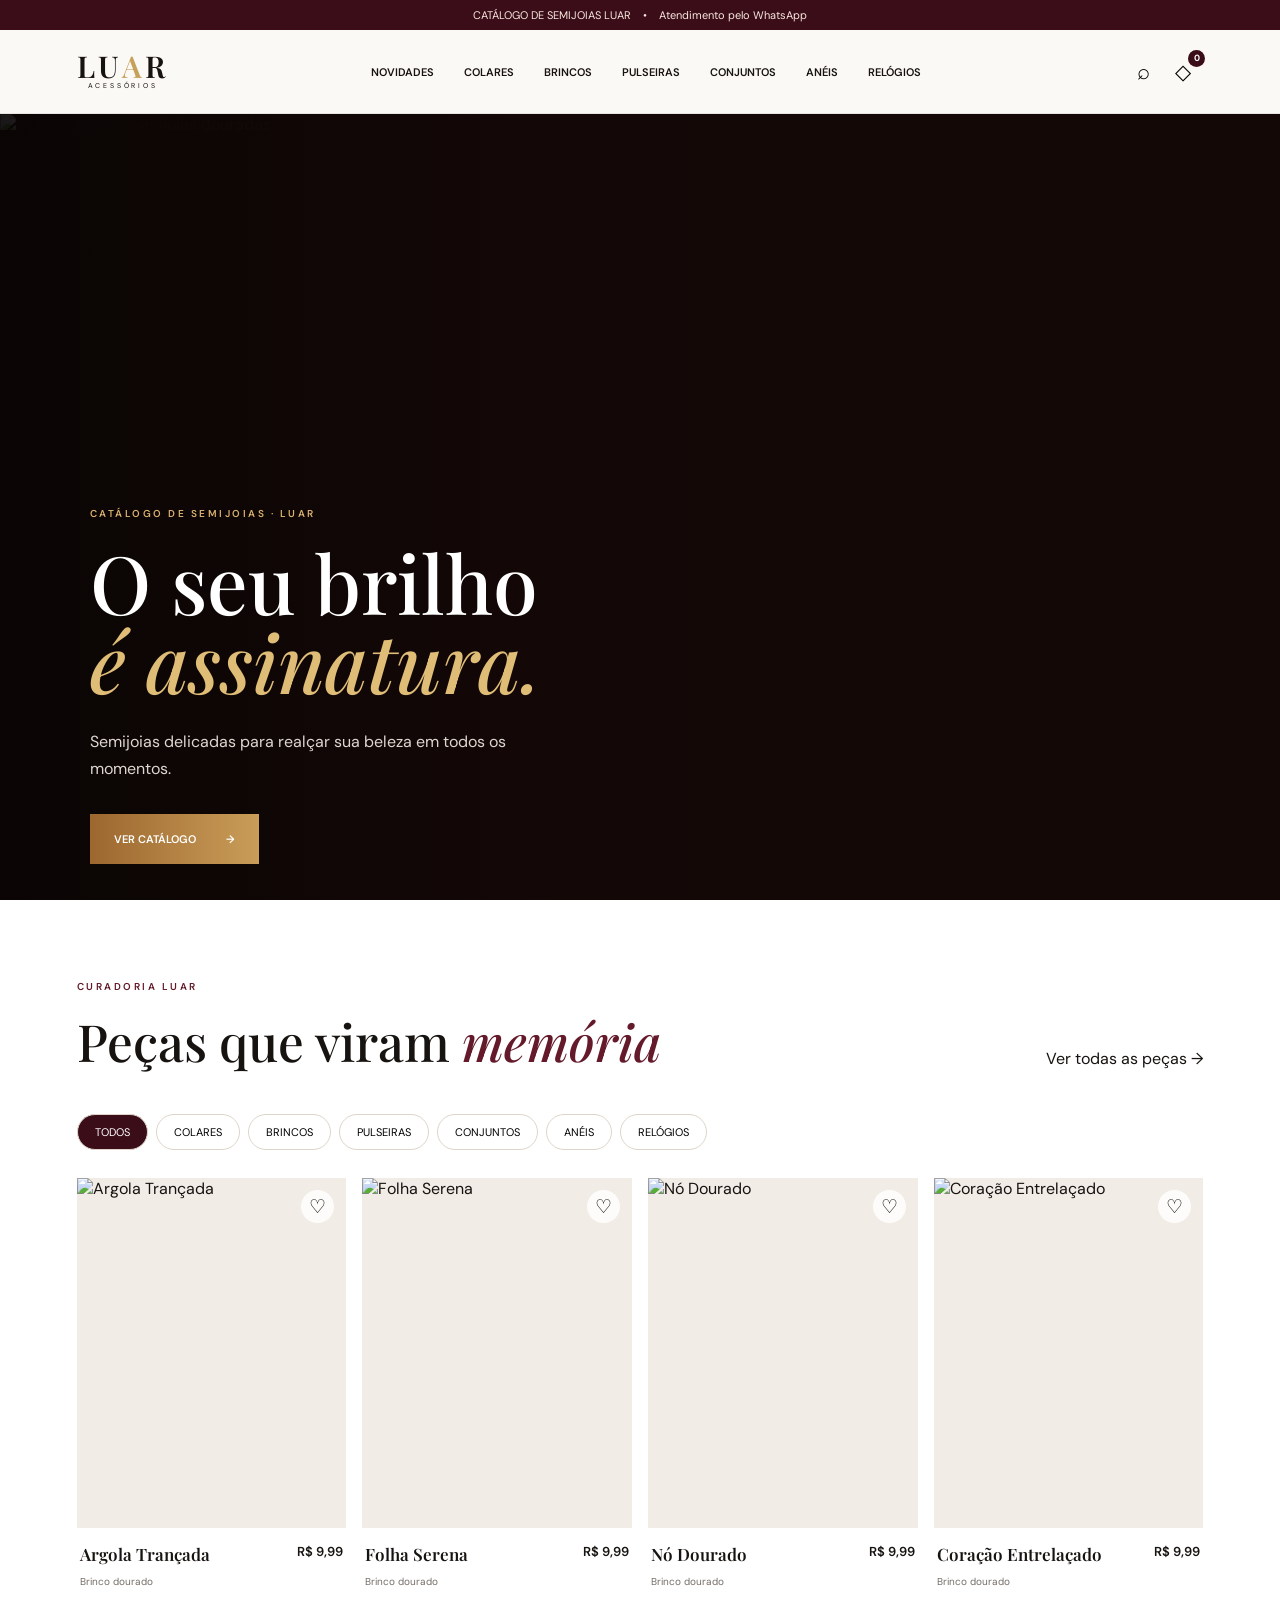
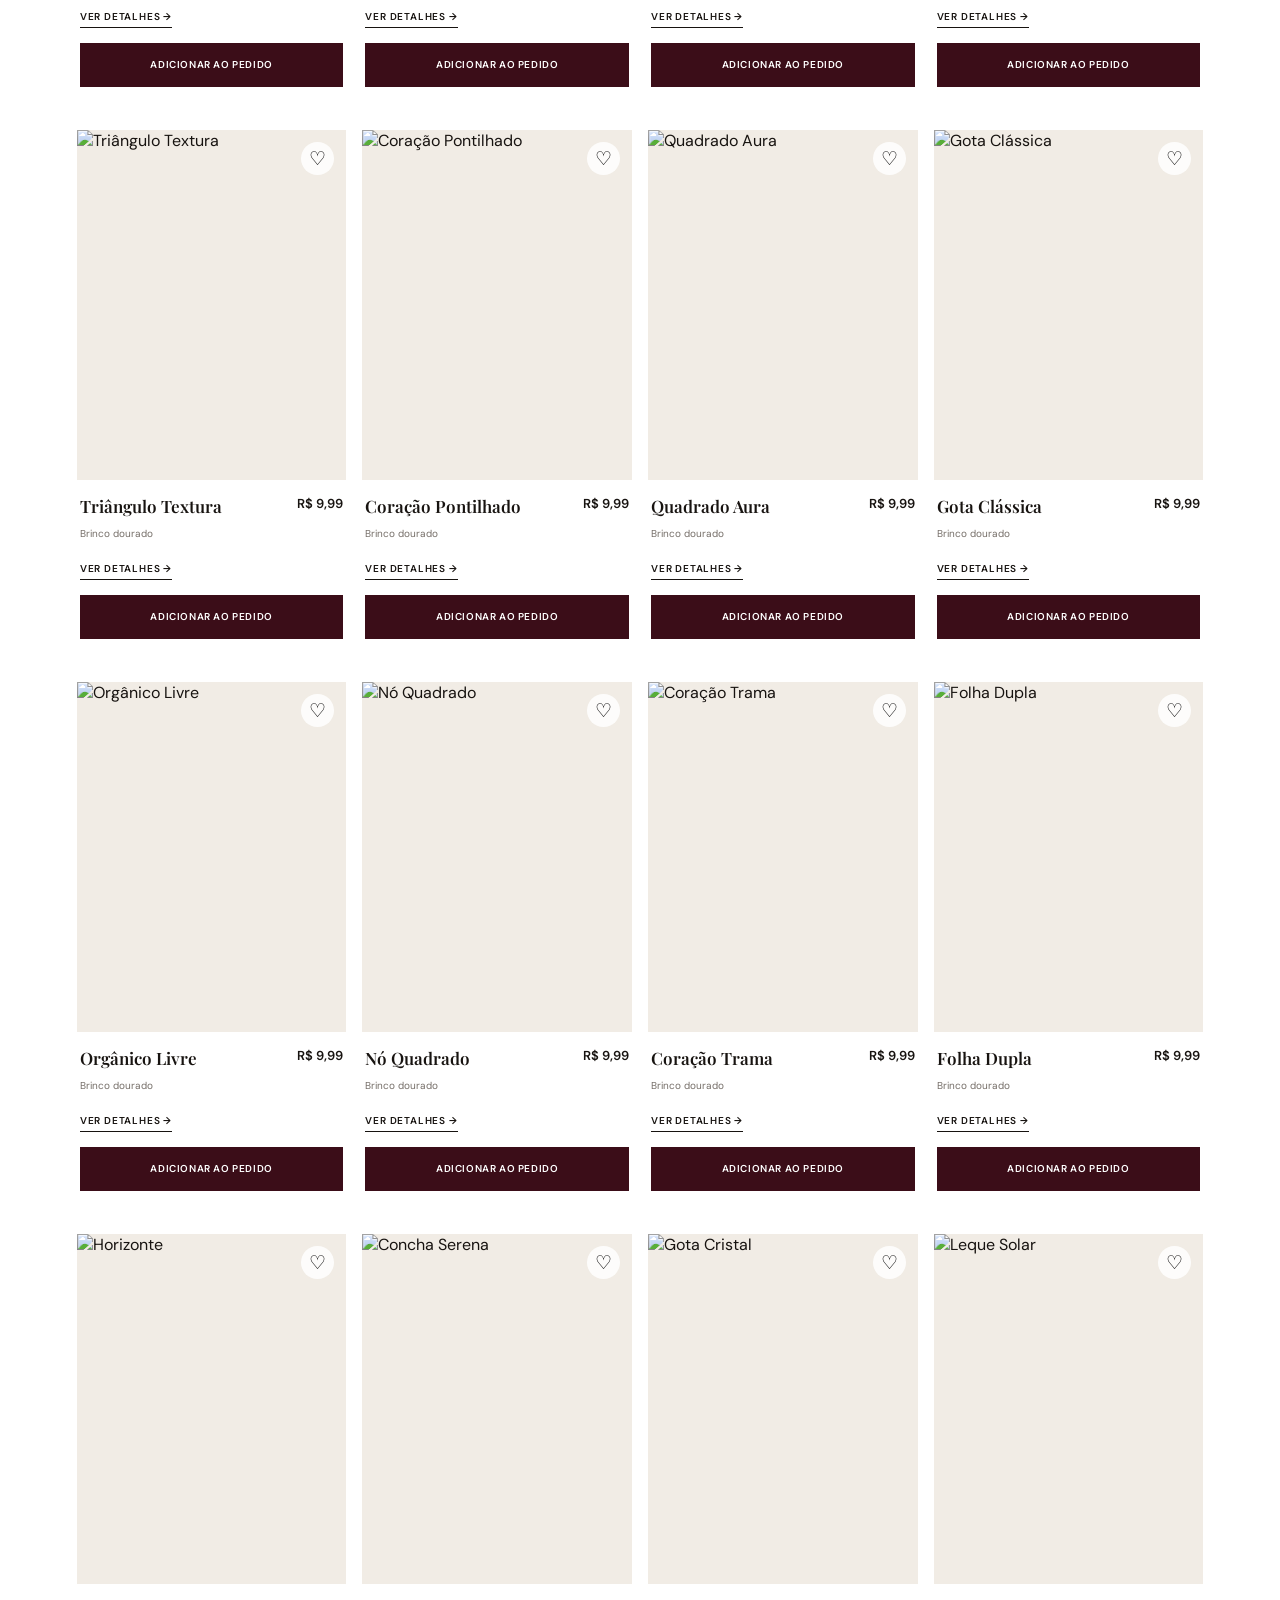
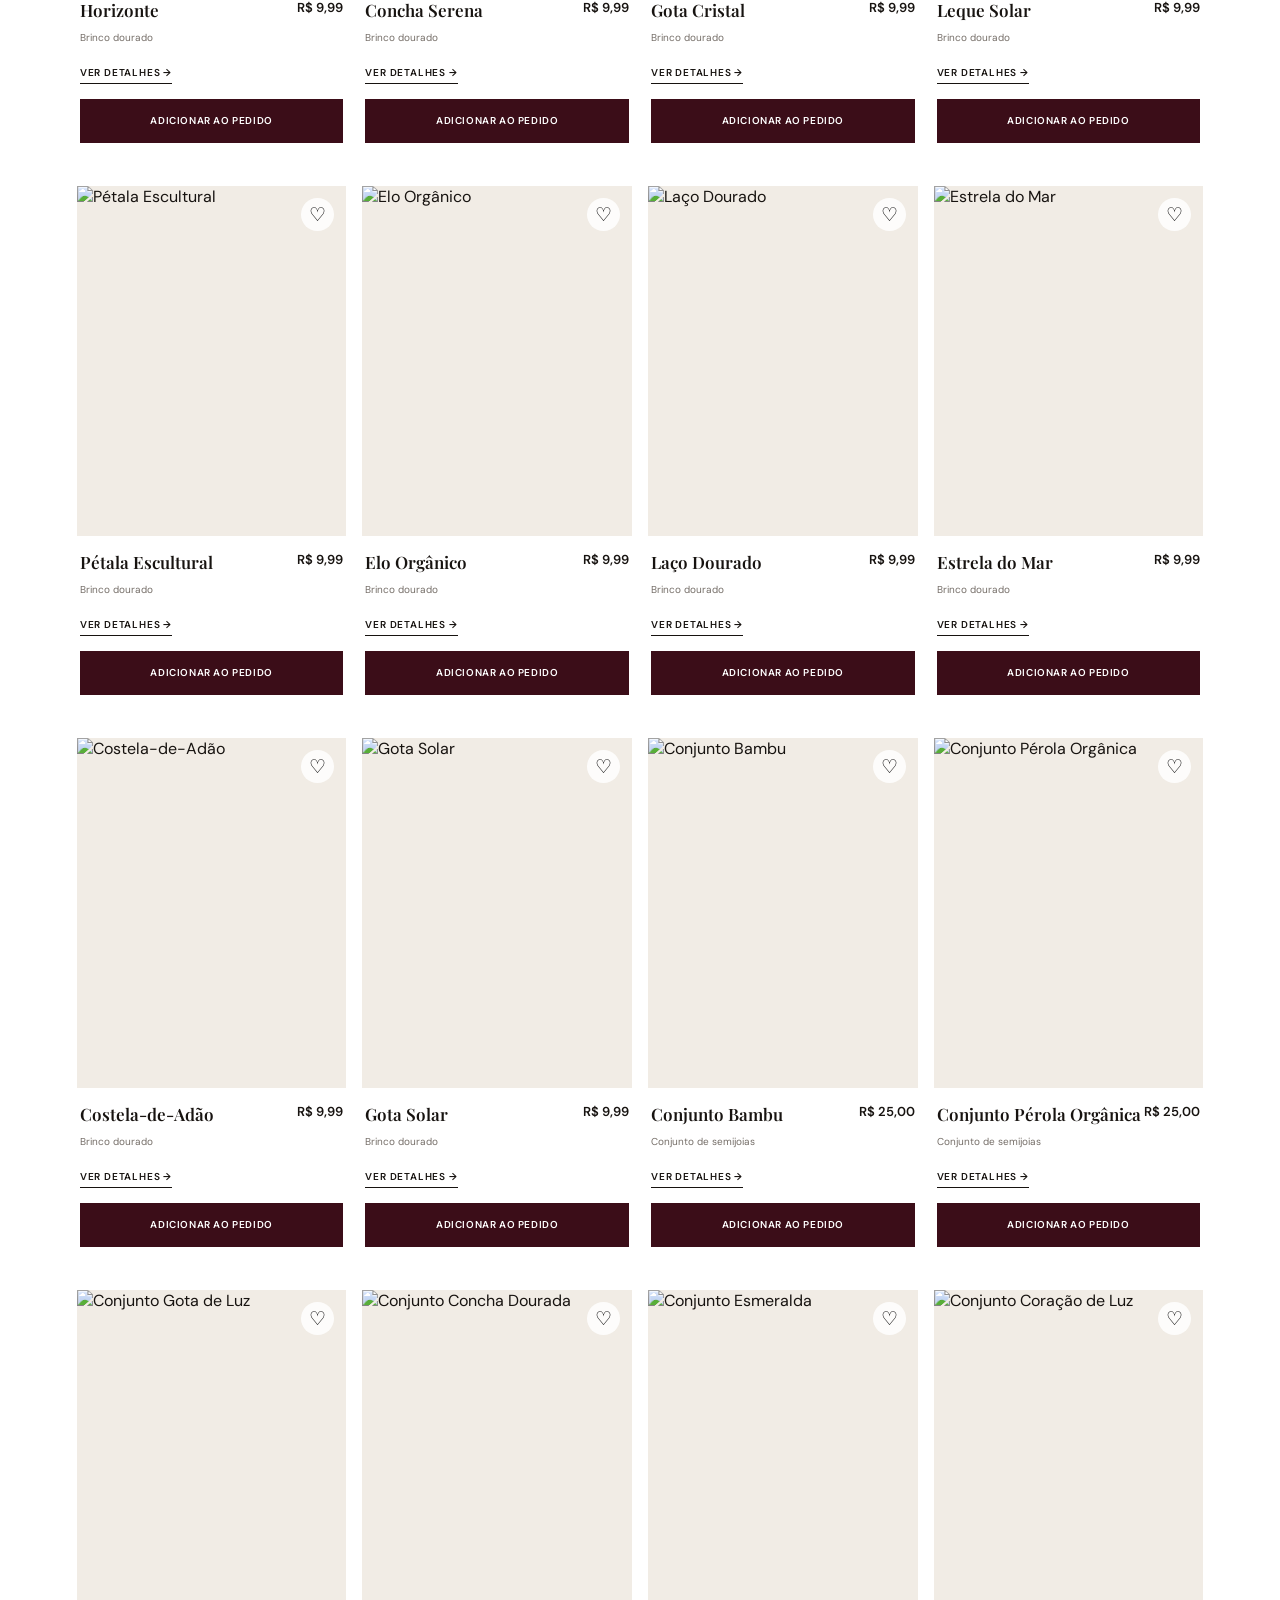
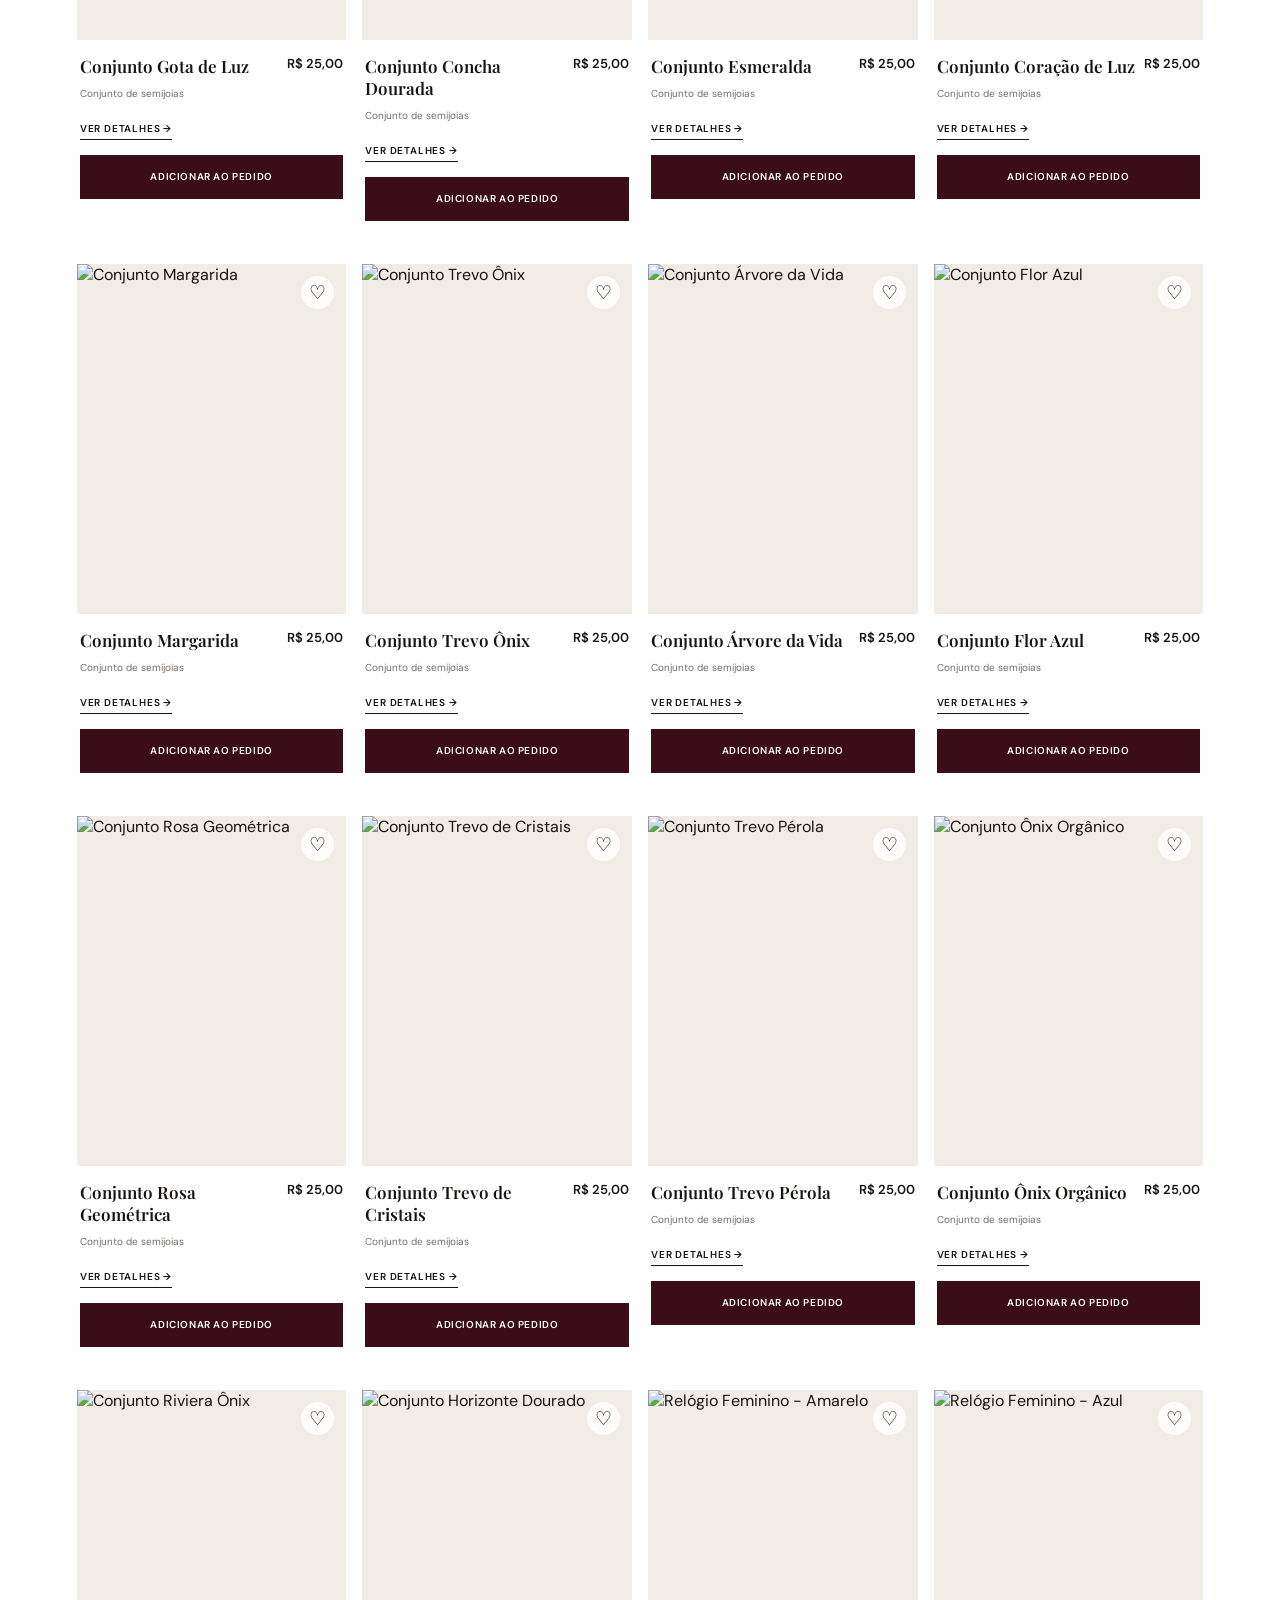
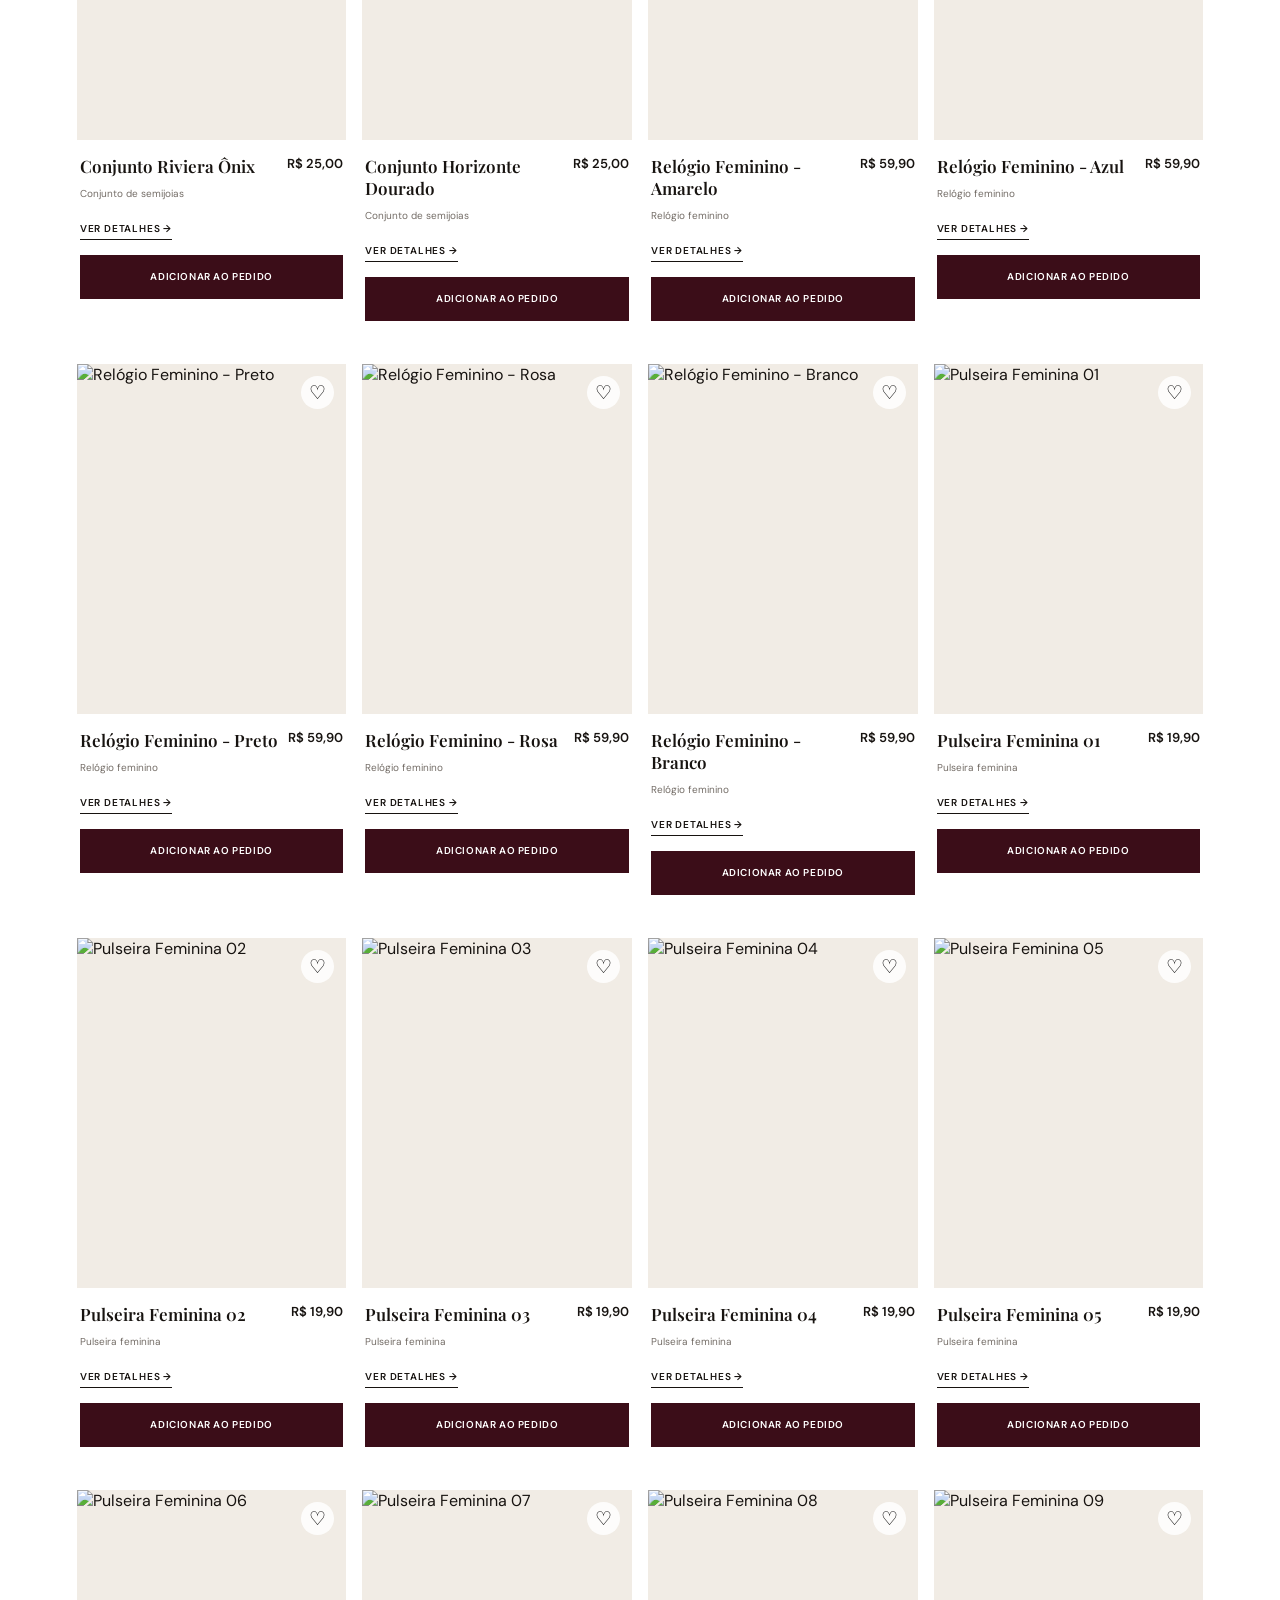
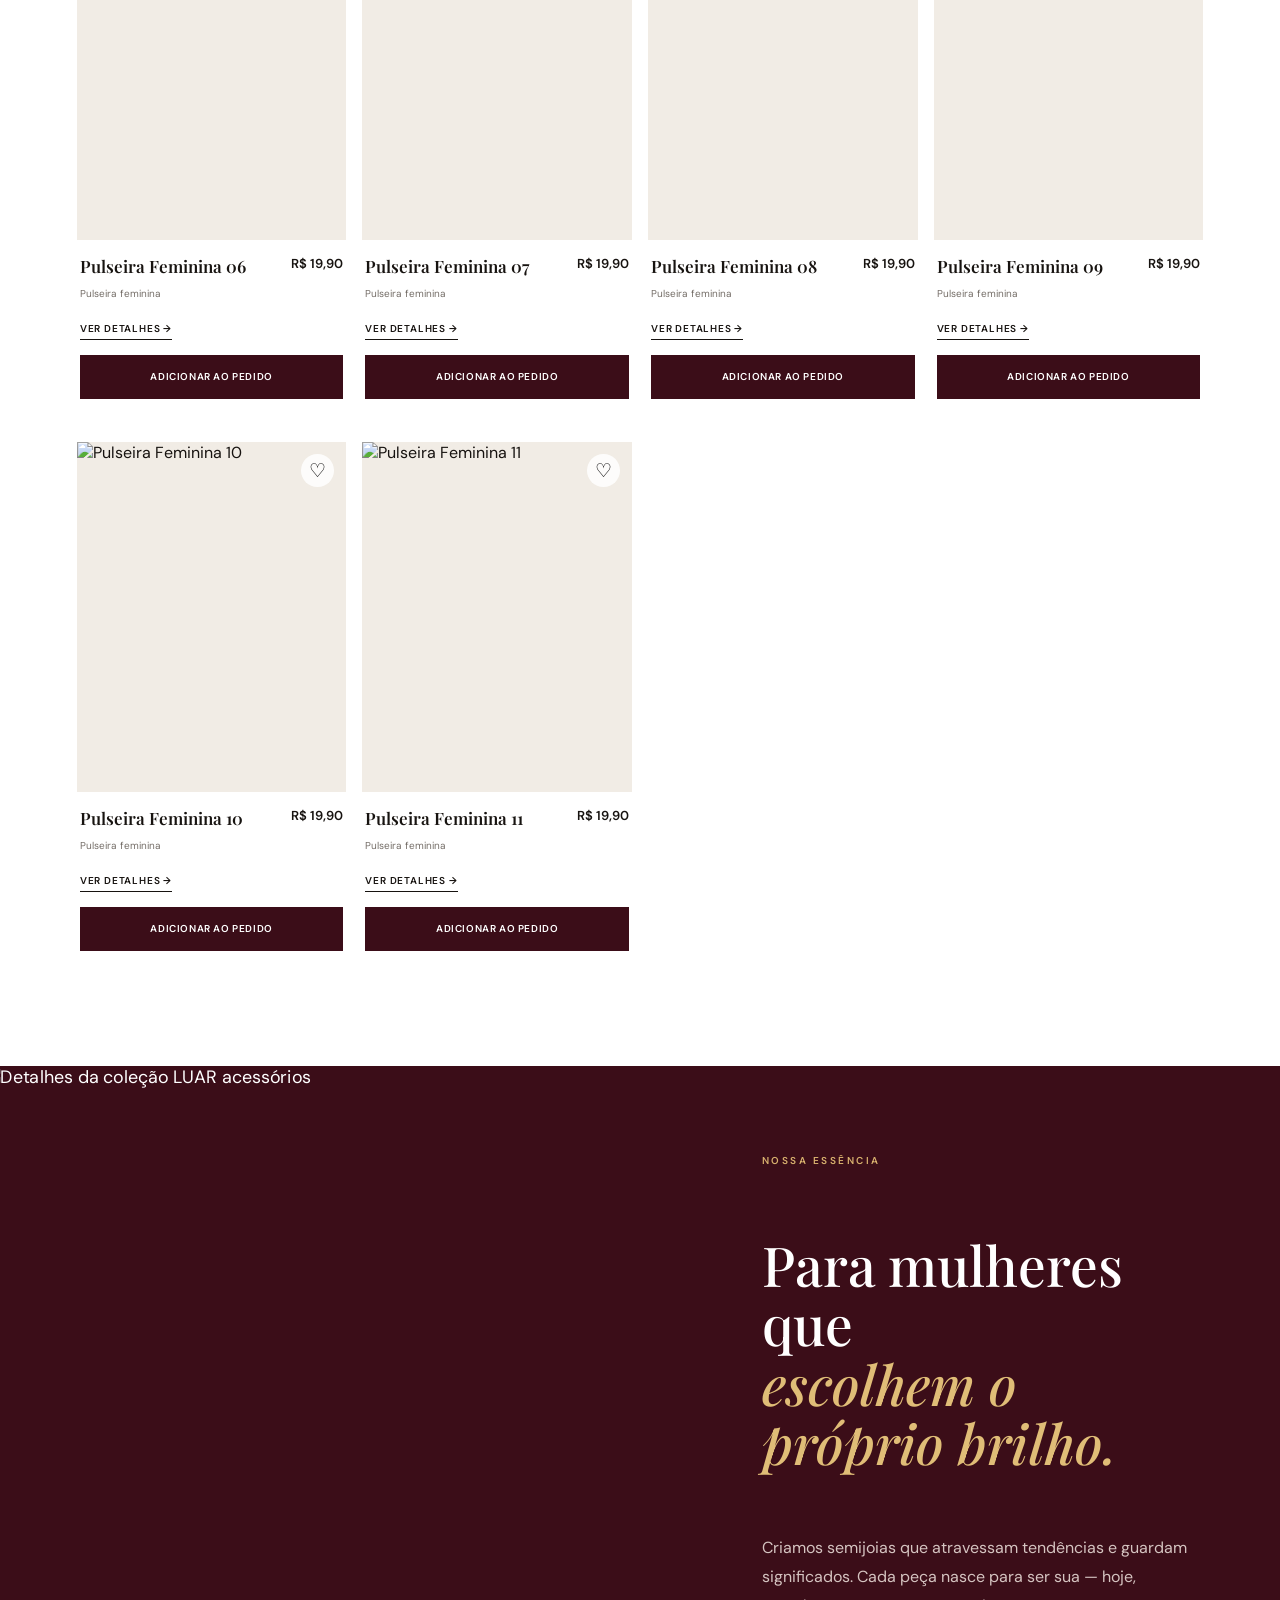
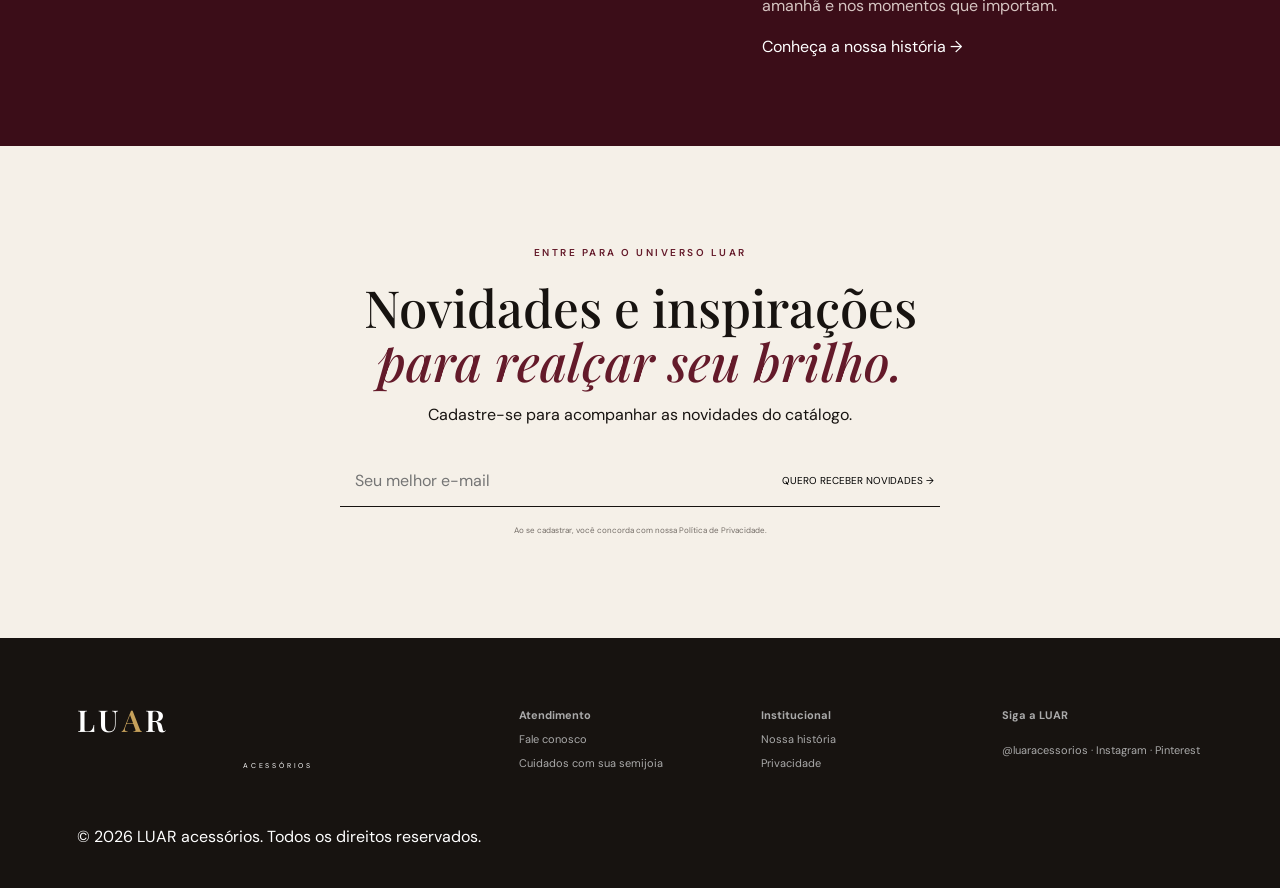
==== index.html @ 7935d3d9 "primeiro envio do site" ====
<!doctype html><html lang="pt-BR"><head><meta charset="UTF-8"><meta name="viewport" content="width=device-width,initial-scale=1"><meta name="description" content="Catálogo de semijoias femininas LUAR Acessórios."><title>LUAR Acessórios — Catálogo de semijoias</title><link rel="preconnect" href="https://fonts.googleapis.com"><link rel="preconnect" href="https://fonts.gstatic.com" crossorigin><link href="https://fonts.googleapis.com/css2?family=DM+Sans:wght@400;500;600&family=Playfair+Display:ital,wght@0,500;0,600;1,500&display=swap" rel="stylesheet"><link rel="stylesheet" href="styles.css"><link rel="stylesheet" href="products.css"><link rel="stylesheet" href="responsive.css"><link rel="stylesheet" href="pedido.css?v=2"></head><body>
<div class="announcement">CATÁLOGO DE SEMIJOIAS LUAR <span>•</span> Atendimento pelo WhatsApp</div>
<header class="header"><a class="logo" href="#inicio" aria-label="LUAR acessórios">LU<span>A</span>R<small>ACESSÓRIOS</small></a><nav id="mainNav"><a href="#produtos">Novidades</a><a href="#produtos" data-filter-link="colares">Colares</a><a href="#produtos" data-filter-link="brincos">Brincos</a><a href="#produtos" data-filter-link="pulseiras">Pulseiras</a><a href="#produtos" data-filter-link="conjuntos">Conjuntos</a><a href="#produtos" data-filter-link="aneis">Anéis</a><a href="#produtos" data-filter-link="relogios">Relógios</a></nav><div class="actions"><button class="icon search-toggle" aria-label="Buscar">⌕</button><button class="order-toggle" type="button" aria-label="Abrir pedido">◇<b class="cart-count">0</b></button><button class="menu" aria-label="Menu" aria-controls="mainNav" aria-expanded="false">☰</button></div></header>
<div class="search-panel" aria-hidden="true"><label for="searchInput">O que você procura?</label><div><input id="searchInput" type="search" placeholder="Ex.: colar dourado"><button class="search-close">×</button></div></div>
<main id="inicio"><section class="hero"><img src="assets/hero-luar.png" alt="Mulher usando semijoias douradas"><div class="shade"></div><div class="hero-copy reveal"><p class="eyebrow">CATÁLOGO DE SEMIJOIAS · LUAR</p><h1>O seu brilho<br><em>é assinatura.</em></h1><p>Semijoias delicadas para realçar sua beleza em todos os momentos.</p><a class="cta" href="#produtos">Ver catálogo <span>→</span></a></div></section>


<section class="section products" id="produtos"><div class="heading reveal"><div><p class="eyebrow dark">CURADORIA LUAR</p><h2>Peças que viram <em>memória</em></h2></div><a href="#produtos" id="seeAll">Ver todas as peças →</a></div><div class="filters"><button class="filter active" data-filter="todos">Todos</button><button class="filter" data-filter="colares">Colares</button><button class="filter" data-filter="brincos">Brincos</button><button class="filter" data-filter="pulseiras">Pulseiras</button><button class="filter" data-filter="conjuntos">Conjuntos</button><button class="filter" data-filter="aneis">Anéis</button><button class="filter" data-filter="relogios">Relógios</button></div><div class="product-grid" id="productGrid"></div><p class="empty" hidden>Nenhuma semijoia encontrada.</p></section>
<section class="editorial"><div class="editorial-img"><img src="assets/hero-luar.png" alt="Detalhes da coleção LUAR acessórios"></div><div class="editorial-copy reveal"><p class="eyebrow">NOSSA ESSÊNCIA</p><h2>Para mulheres que<br><em>escolhem o próprio brilho.</em></h2><p>Criamos semijoias que atravessam tendências e guardam significados. Cada peça nasce para ser sua — hoje, amanhã e nos momentos que importam.</p><a href="#sobre">Conheça a nossa história →</a></div></section>
<section class="newsletter" id="sobre"><p class="eyebrow dark">ENTRE PARA O UNIVERSO LUAR</p><h2>Novidades e inspirações<br><em>para realçar seu brilho.</em></h2><p>Cadastre-se para acompanhar as novidades do catálogo.</p><form id="newsletterForm"><input type="email" required placeholder="Seu melhor e-mail"><button>Quero receber novidades →</button></form><small>Ao se cadastrar, você concorda com nossa Política de Privacidade.</small></section></main>
<footer><a class="logo" href="#inicio" aria-label="LUAR acessórios">LU<span>A</span>R<small>ACESSÓRIOS</small></a><div><b>Atendimento</b><a href="#">Fale conosco</a><a href="#">Cuidados com sua semijoia</a></div><div><b>Institucional</b><a href="#">Nossa história</a><a href="#">Privacidade</a></div><div><b>Siga a LUAR</b><p>@luaracessorios · Instagram · Pinterest</p></div><p class="copyright">© 2026 LUAR acessórios. Todos os direitos reservados.</p></footer>
<div class="order-backdrop"></div><aside class="cart" id="orderCart" aria-hidden="true"><div class="cart-head"><div><p class="eyebrow dark">SEU PEDIDO</p><h2>Resumo <span class="order-title-count">(0)</span></h2></div><button class="cart-close order-close" type="button" aria-label="Fechar pedido">×</button></div><div class="cart-items order-items"></div><div class="cart-foot order-foot" hidden><div class="order-summary"><span>Total do pedido</span><b class="order-total">R$ 0,00</b></div><p>O pedido será enviado para o atendimento da LUAR.</p><a class="order-whatsapp" href="https://wa.me/5511959744633" target="_blank" rel="noopener">Enviar pedido pelo WhatsApp</a></div></aside><div class="toast"></div><script src="catalogo.js?v=6"></script><script src="script.js?v=6"></script><script src="pedido.js?v=3"></script></body></html>
---- styles.css ----
:root{--ink:#171310;--wine:#3b0d18;--gold:#c6a15b;--paper:#fbf9f5;--cream:#f5f0e8;--muted:#746d67;--line:#ddd5c9}*{box-sizing:border-box}html{scroll-behavior:smooth}body{margin:0;background:var(--paper);color:var(--ink);font-family:"DM Sans",sans-serif}a{color:inherit;text-decoration:none}button,input{font:inherit}.announcement{height:30px;background:var(--wine);color:#f8e8df;display:flex;justify-content:center;align-items:center;gap:12px;font-size:11px}.header{height:84px;padding:0 6vw;display:flex;align-items:center;justify-content:space-between;position:sticky;top:0;z-index:50;background:#fbf9f5f4;border-bottom:1px solid #17131015}.logo{font:600 30px/.8 "Playfair Display";letter-spacing:.12em;position:relative;padding-bottom:12px}.logo span{color:var(--gold)}.logo small{font:7px "DM Sans";letter-spacing:.4em;position:absolute;bottom:0;left:50%;transform:translateX(-50%)}nav{display:flex;gap:30px;font-size:11px;font-weight:600;text-transform:uppercase}.actions{display:flex}.icon,.menu{border:0;background:none;width:40px;height:40px;font-size:22px;position:relative}.cart-count{position:absolute;right:0;top:0;width:17px;height:17px;border-radius:50%;display:grid;place-items:center;background:var(--wine);color:white;font-size:9px}.menu{display:none}.search-panel{position:fixed;z-index:45;top:114px;width:100%;padding:25px 7vw;background:var(--paper);opacity:0;visibility:hidden;transform:translateY(-20px);transition:.3s}.search-panel.open{opacity:1;visibility:visible;transform:none}.search-panel div{display:flex;border-bottom:1px solid}.search-panel input{width:100%;border:0;background:none;padding:14px 0;font-size:24px}.search-panel button{border:0;background:none;font-size:30px}.hero{height:calc(100vh - 114px);min-height:620px;position:relative;background:#140807}.hero>img{width:100%;height:100%;object-fit:cover}.shade{position:absolute;inset:0;background:linear-gradient(90deg,#090504ea,#14070770 45%,transparent 75%)}.hero-copy{position:absolute;z-index:2;top:50%;left:7%;transform:translateY(-50%);color:white;max-width:600px}.eyebrow{font-size:10px;font-weight:600;letter-spacing:.25em;color:#d8b16e;margin:0 0 22px}.eyebrow.dark{color:#641a2a}.hero h1{font:500 clamp(52px,6.3vw,92px)/.98 "Playfair Display";margin:0 0 28px}.hero h1 em,h2 em{font-weight:500;color:#e0bd77}.hero-copy>p:not(.eyebrow){font-size:16px;line-height:1.7;color:#ded7d0;max-width:500px}.cta{display:inline-flex;gap:30px;padding:18px 24px;margin-top:16px;background:linear-gradient(90deg,#9d672f,#c99d58);font-size:11px;text-transform:uppercase;font-weight:600}.benefits{display:grid;grid-template-columns:repeat(4,1fr);padding:22px 6vw;background:var(--cream)}.benefits>div{display:flex;align-items:center;justify-content:center;gap:14px}.benefits i{color:var(--gold);font:23px serif}.benefits p{margin:0}.benefits b{display:block;font:600 14px "Playfair Display"}.benefits small{font-size:10px;color:var(--muted)}.section{padding:100px 6vw}.heading{display:flex;justify-content:space-between;align-items:end;margin-bottom:45px}.heading h2,.newsletter h2{font:500 clamp(38px,4vw,58px)/1.05 "Playfair Display";margin:0}.heading h2 em,.newsletter h2 em{color:#641a2a}.heading>p{max-width:300px;color:var(--muted)}.category-grid,.product-grid{display:grid;grid-template-columns:repeat(4,1fr);gap:16px}.category{height:390px;position:relative;background-image:linear-gradient(0deg,#1c0d08d0,transparent 60%);background-size:200% 200%;color:white;padding:22px;display:flex;flex-direction:column;justify-content:space-between;transition:.3s}.category:hover{transform:translateY(-7px)}.necklace{background-position:0 0}.earrings{background-position:100% 0}.watch{background-position:0 100%}.ring{background-position:100% 100%}.category h3{font:500 32px "Playfair Display";margin:0}.category p{font-size:11px}.category>b{position:absolute;right:20px;bottom:28px;font-size:24px}.products{background:white;padding-top:80px}.filters{display:flex;gap:8px;margin-bottom:28px}.filter{padding:10px 17px;border:1px solid var(--line);background:none;border-radius:30px;font-size:11px;text-transform:uppercase}.filter.active{background:var(--wine);color:white}.product-grid{gap:28px 16px}.product-image{height:350px;position:relative;background:#f1ece5}.badge{position:absolute;top:12px;left:12px;background:var(--wine);color:white;padding:6px 9px;font-size:8px}.favorite{position:absolute;right:12px;top:12px;width:33px;height:33px;border:0;border-radius:50%;background:#fffd;font-size:19px}.add-cart{position:absolute;left:12px;right:12px;bottom:12px;border:0;background:#171310ef;color:white;padding:13px;transform:translateY(60px);transition:.3s}.product-card:hover .add-cart{transform:none}.product-info{padding:15px 3px}.product-info>div{display:flex;justify-content:space-between}.product-info h3{font:600 17px "Playfair Display";margin:0}.product-info p,.installments{font-size:10px;color:var(--muted)}.price{font-size:13px;font-weight:600}.editorial{min-height:680px;background:var(--wine);display:grid;grid-template-columns:1.05fr .95fr;color:white}.editorial-img{overflow:hidden}.editorial-img img{width:100%;height:100%;object-fit:cover;object-position:75%;transform:scale(1.12)}.editorial-copy{padding:80px 7vw;display:flex;flex-direction:column;justify-content:center}.editorial-copy h2{font:500 clamp(40px,4.3vw,64px)/1.08 "Playfair Display"}.editorial-copy>p:not(.eyebrow){color:#d5c4c1;line-height:1.8}.newsletter{text-align:center;padding:100px 20px;background:var(--cream)}.newsletter form{max-width:600px;margin:30px auto 10px;display:flex;border-bottom:1px solid}.newsletter input{flex:1;border:0;background:none;padding:15px}.newsletter button{border:0;background:none;font-size:10px;text-transform:uppercase}.newsletter small{font-size:8px;color:var(--muted)}footer{padding:70px 6vw 25px;background:var(--ink);color:white;display:grid;grid-template-columns:2fr repeat(3,1fr);gap:40px}footer div{display:flex;flex-direction:column;gap:10px;font-size:11px;color:#aaa}.copyright{grid-column:1/-1}.backdrop{position:fixed;z-index:80;inset:0;background:#0008;opacity:0;pointer-events:none}.backdrop.open{opacity:1;pointer-events:auto}.cart{position:fixed;z-index:90;right:0;top:0;width:min(440px,100%);height:100%;background:var(--paper);transform:translateX(100%);transition:.35s;display:flex;flex-direction:column}.cart.open{transform:none}.cart-head{display:flex;justify-content:space-between;padding:30px;border-bottom:1px solid var(--line)}.cart-head h2{font:28px "Playfair Display";margin:0}.cart-close{border:0;background:none;font-size:30px}.cart-items{padding:25px;overflow:auto;flex:1}.cart-empty{text-align:center;padding-top:20vh}.cart-line{display:grid;grid-template-columns:82px 1fr auto;gap:15px;padding:15px 0;border-bottom:1px solid var(--line)}.cart-thumb{height:90px;background:#f1ece5}.remove{border:0;background:none}.cart-foot{padding:25px;border-top:1px solid}.cart-foot>div{display:flex;justify-content:space-between}.cart-foot button{width:100%;padding:16px;border:0;background:var(--wine);color:white}.toast{position:fixed;z-index:100;left:50%;bottom:25px;transform:translate(-50%,30px);background:var(--ink);color:white;padding:13px 20px;opacity:0}.toast.show{opacity:1;transform:translate(-50%,0)}.reveal{opacity:0;transform:translateY(18px);transition:.7s}.reveal.visible{opacity:1;transform:none}@media(max-width:900px){nav{display:none}.menu{display:inline}.benefits,.category-grid,.product-grid{grid-template-columns:1fr 1fr}.editorial{grid-template-columns:1fr}.editorial-img{height:500px}footer{grid-template-columns:1fr 1fr}}@media(max-width:600px){.announcement{height:38px;font-size:8px;text-align:center}.header{height:70px;padding:0 16px}.logo{font-size:25px}.search-toggle{display:none}.hero{height:calc(100svh - 108px)}.hero>img{object-position:64%}.hero-copy{left:24px;right:24px;top:57%}.hero h1{font-size:50px}.hero-copy>p:not(.eyebrow){font-size:13px}.benefits{padding:15px 8px}.benefits>div{justify-content:flex-start}.benefits b{font-size:12px}.benefits small{font-size:8px}.section{padding:70px 18px}.heading{display:block}.heading h2{font-size:39px}.category-grid{gap:8px}.category{height:250px;padding:13px}.category h3{font-size:23px}.product-grid{gap:20px 8px}.product-image{height:230px}.product-info>div{display:block}.product-info h3{font-size:14px}.add-cart{transform:none;padding:10px}.editorial-img{height:420px}.editorial-copy{padding:70px 25px}.newsletter form{display:block;border:0}.newsletter input{width:100%;border-bottom:1px solid}.newsletter button{width:100%;padding:15px;background:var(--wine);color:white}footer{padding:60px 25px}}
---- products.css ----
.product-card { position: relative; }
.product-image { display: block; overflow: hidden; background: #f1ece5; }
.product-image img { width: 100%; height: 100%; object-fit: cover; display: block; transition: transform .45s ease; }
.product-card:hover .product-image img { transform: scale(1.025); }
.product-card .favorite { z-index: 3; }
.product-link { display: inline-block; margin-top: 12px; padding-bottom: 4px; border-bottom: 1px solid; font-size: 10px; font-weight: 600; letter-spacing: .08em; text-transform: uppercase; }
.whatsapp-card { display: flex; align-items: center; justify-content: center; min-height: 44px; margin-top: 15px; padding: 12px 14px; background: var(--wine); color: white; font-size: 10px; font-weight: 600; letter-spacing: .06em; text-align: center; text-transform: uppercase; }

.product-header { position: relative; }
.back-link { font-size: 11px; font-weight: 600; letter-spacing: .08em; text-transform: uppercase; }
.product-page { max-width: 1500px; margin: 0 auto; padding: 56px 5vw 110px; display: grid; grid-template-columns: minmax(0, 1.5fr) minmax(330px, .65fr); gap: 55px; align-items: start; }
.product-gallery { display: grid; grid-template-columns: 1fr 1fr; gap: 14px; }
.product-gallery figure { margin: 0; background: #f3eee7; }
.product-gallery img { width: 100%; aspect-ratio: 4 / 5; object-fit: cover; display: block; }
.product-gallery figcaption { padding: 12px 4px; color: var(--muted); font-size: 10px; letter-spacing: .1em; text-transform: uppercase; }
.product-detail { position: sticky; top: 120px; padding: 30px 0; }
.product-detail h1 { margin: 0 0 18px; font: 500 clamp(42px, 4vw, 64px) / 1.02 "Playfair Display", serif; letter-spacing: -.03em; }
.unique-stock { display: flex; align-items: center; gap: 9px; margin: 18px 0 32px; color: #641a2a; font-size: 11px; font-weight: 600; letter-spacing: .06em; text-transform: uppercase; }
.unique-stock span { width: 8px; height: 8px; border-radius: 50%; background: #8a2336; box-shadow: 0 0 0 5px rgba(138,35,54,.1); }
.product-description { color: var(--muted); font-size: 14px; line-height: 1.8; }
.product-features { margin: 28px 0; padding: 23px 0; border-top: 1px solid var(--line); border-bottom: 1px solid var(--line); list-style: none; }
.product-features li { padding: 6px 0; font-size: 12px; }
.product-features li::before { content: "◇"; margin-right: 10px; color: var(--gold); }
.consult-price { margin: 27px 0 15px; font: 500 24px "Playfair Display", serif; }
.whatsapp-button { display: flex; justify-content: space-between; padding: 18px 20px; background: var(--wine); color: white; font-size: 11px; font-weight: 600; letter-spacing: .09em; text-transform: uppercase; }
.reservation-note { margin-top: 13px; color: var(--muted); font-size: 10px; text-align: center; }
.product-footer { padding: 28px 5vw; background: var(--ink); color: #aaa; text-align: center; font-size: 10px; }
.not-found { min-height: 60vh; grid-column: 1 / -1; display: grid; place-content: center; text-align: center; }
.not-found h1 { font: 500 50px "Playfair Display", serif; }

@media (max-width: 900px) {
  .product-page { grid-template-columns: 1fr; padding-top: 25px; gap: 20px; }
  .product-detail { position: static; }
}

@media (max-width: 600px) {
  .back-link { font-size: 9px; }
  .product-page { padding: 12px 14px 70px; }
  .product-gallery { gap: 6px; }
  .product-gallery figcaption { font-size: 8px; }
  .product-detail { padding: 25px 8px; }
  .product-detail h1 { font-size: 43px; }
}
---- responsive.css ----
/* Ajustes responsivos sem alterar a identidade visual */
body { overflow-x: hidden; }
img { max-width: 100%; }
.cta, .whatsapp-button, .newsletter button { min-height: 44px; }

@media (max-width: 900px) {
  .header { padding-left: 24px; padding-right: 24px; }
  .header nav {
    position: absolute;
    top: 100%;
    left: 0;
    width: 100%;
    display: flex;
    flex-direction: column;
    gap: 0;
    padding: 8px 24px 18px;
    background: var(--paper);
    border-bottom: 1px solid var(--line);
    box-shadow: 0 14px 25px #17131018;
    opacity: 0;
    visibility: hidden;
    transform: translateY(-8px);
    transition: .25s;
  }
  .header nav.open { opacity: 1; visibility: visible; transform: none; }
  .header nav a { padding: 14px 0; border-bottom: 1px solid #ddd5c980; font-size: 12px; }
  .header nav a:last-child { border-bottom: 0; }
  .menu { min-width: 44px; min-height: 44px; }
  .filters {
    max-width: 100%;
    overflow-x: auto;
    overscroll-behavior-inline: contain;
    scrollbar-width: none;
    padding-bottom: 4px;
  }
  .filters::-webkit-scrollbar { display: none; }
  .filter { flex: 0 0 auto; min-height: 42px; }
  .product-image { height: auto; aspect-ratio: 4 / 5; }
  .editorial-copy { min-width: 0; }
}

@media (max-width: 600px) {
  .announcement { height: auto; min-height: 38px; padding: 7px 14px; line-height: 1.35; }
  .header { padding: 0 12px; }
  .actions { align-items: center; }
  .icon, .menu { width: 38px; min-width: 38px; height: 44px; padding: 0; }
  .search-toggle { display: block; }
  .search-panel { top: 108px; padding: 18px; }
  .search-panel input { min-width: 0; font-size: 18px; }
  .hero { min-height: 560px; }
  .hero-copy { left: 20px; right: 20px; top: 55%; }
  .hero h1 { font-size: clamp(42px, 13.5vw, 50px); }
  .hero-copy > p:not(.eyebrow) { line-height: 1.55; }
  .cta { max-width: 100%; justify-content: space-between; align-items: center; gap: 18px; padding: 15px 18px; }
  .benefits { gap: 14px 8px; padding: 18px 12px; }
  .benefits > div { min-width: 0; align-items: flex-start; gap: 9px; }
  .benefits i { font-size: 19px; }
  .benefits p { min-width: 0; }
  .section { padding-left: 16px; padding-right: 16px; }
  .heading { margin-bottom: 30px; }
  .heading h2 { font-size: clamp(34px, 10.5vw, 39px); }
  .heading > a { display: inline-block; margin-top: 20px; font-size: 11px; }
  .filters { margin-right: -16px; padding-right: 16px; }
  .product-grid { gap: 24px 8px; }
  .product-info { padding: 12px 2px; }
  .product-info h3 { line-height: 1.25; }
  .price { display: block; margin-top: 5px; }
  .favorite { width: 38px; height: 38px; }
  .editorial { min-height: 0; }
  .editorial-img { height: min(105vw, 430px); }
  .editorial-copy { padding: 60px 22px; }
  .editorial-copy h2 { font-size: clamp(36px, 10.5vw, 46px); }
  .newsletter { padding: 72px 18px; }
  .newsletter h2 { font-size: clamp(34px, 10vw, 42px); }
  footer { gap: 32px 20px; }

  .product-page { padding: 12px 14px 70px; }
  .product-gallery { grid-template-columns: 1fr; gap: 14px; }
  .product-detail h1 { font-size: clamp(38px, 12vw, 43px); }
  .whatsapp-button { align-items: center; gap: 14px; line-height: 1.35; }
}

@media (max-width: 430px) {
  .logo { font-size: 23px; }
  .benefits { grid-template-columns: 1fr 1fr; }
  footer { grid-template-columns: 1fr; padding: 52px 22px 24px; }
  footer .copyright { grid-column: 1; }
  .product-header { padding-left: 12px; padding-right: 12px; gap: 12px; }
  .product-header .logo { font-size: 22px; flex: 0 0 auto; }
  .back-link { max-width: 145px; text-align: right; line-height: 1.35; }
  .product-description { font-size: 13px; }
}

@media (max-width: 370px) {
  .header { padding: 0 8px; }
  .icon, .menu { width: 36px; min-width: 36px; }
  .hero-copy { left: 16px; right: 16px; }
  .section { padding-left: 12px; padding-right: 12px; }
  .filters { margin-right: -12px; padding-right: 12px; }
  .product-grid { gap: 24px 6px; }
  .badge { font-size: 7px; padding: 5px 7px; }
}
---- pedido.css ----
.order-toggle { border: 0; background: none; width: 40px; height: 40px; font-size: 21px; position: relative; cursor: pointer; }
.order-toggle .cart-count { right: -2px; top: -2px; }
.order-backdrop { position: fixed; z-index: 80; inset: 0; background: #0008; opacity: 0; pointer-events: none; transition: opacity .25s; }
.order-backdrop.open { opacity: 1; pointer-events: auto; }
.order-open { overflow: hidden; }
.order-add { width: 100%; min-height: 44px; margin-top: 15px; padding: 12px 14px; border: 0; background: var(--wine); color: white; cursor: pointer; font-size: 10px; font-weight: 600; letter-spacing: .06em; text-align: center; text-transform: uppercase; }
.whatsapp-button.order-add { border: 0; cursor: pointer; }
.order-line { display: grid; grid-template-columns: 82px minmax(0, 1fr) auto; gap: 14px; padding: 16px 0; border-bottom: 1px solid var(--line); }
.order-thumb { width: 82px; height: 96px; object-fit: cover; background: #f1ece5; }
.order-line-info { min-width: 0; }
.order-line-info h3 { margin: 0 0 5px; font: 600 16px "Playfair Display", serif; }
.order-line-info p { margin: 0; color: var(--muted); font-size: 10px; }
.order-quantity { display: inline-grid; grid-template-columns: 32px 32px 32px; align-items: center; margin-top: 13px; border: 1px solid var(--line); text-align: center; }
.order-quantity button { width: 32px; height: 32px; border: 0; background: none; cursor: pointer; font-size: 18px; }
.order-quantity strong { font-size: 11px; }
.order-line-end { display: flex; flex-direction: column; align-items: flex-end; justify-content: space-between; gap: 10px; font-size: 12px; }
.order-remove { padding: 0; border: 0; border-bottom: 1px solid; background: none; color: var(--muted); cursor: pointer; font-size: 9px; text-transform: uppercase; }
.order-summary { display: flex; justify-content: space-between; margin-bottom: 6px; font-size: 15px; }
.order-foot > p { margin: 0 0 16px; color: var(--muted); font-size: 10px; }
.order-whatsapp { display: flex; justify-content: center; align-items: center; width: 100%; min-height: 48px; padding: 14px; background: var(--wine); color: white; font-size: 11px; font-weight: 600; letter-spacing: .06em; text-align: center; text-transform: uppercase; }
.order-foot[hidden] { display: none; }
.product-actions { display: flex; align-items: center; gap: 16px; }

@media (max-width: 600px) {
  .order-toggle { width: 38px; min-width: 38px; height: 44px; padding: 0; }
  .cart-head { padding: 22px 18px; }
  .cart-items { padding: 14px 18px; }
  .cart-foot { padding: 18px; }
  .order-line { grid-template-columns: 70px minmax(0, 1fr); gap: 12px; }
  .order-thumb { width: 70px; height: 86px; }
  .order-line-end { grid-column: 2; flex-direction: row; align-items: center; }
  .product-actions { gap: 8px; }
}

@media (max-width: 430px) {
  .product-header .back-link { max-width: 116px; }
}
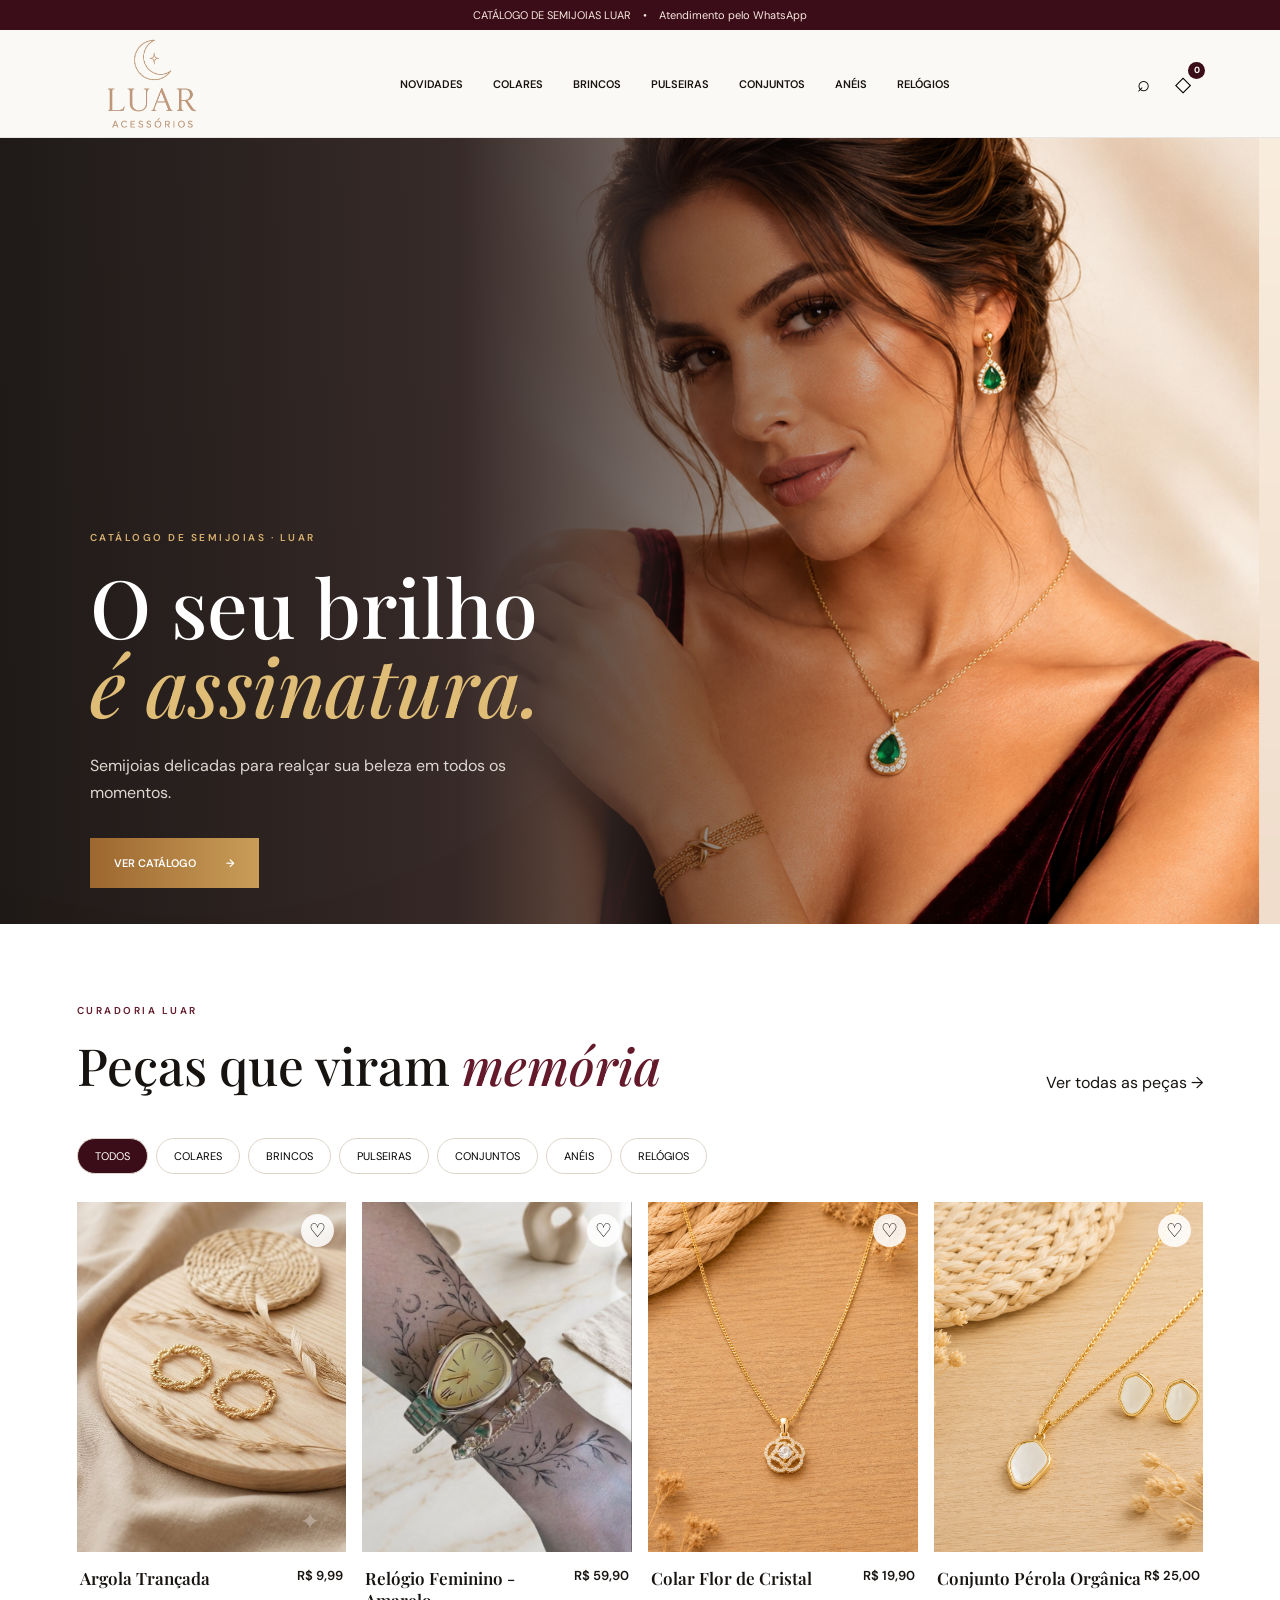
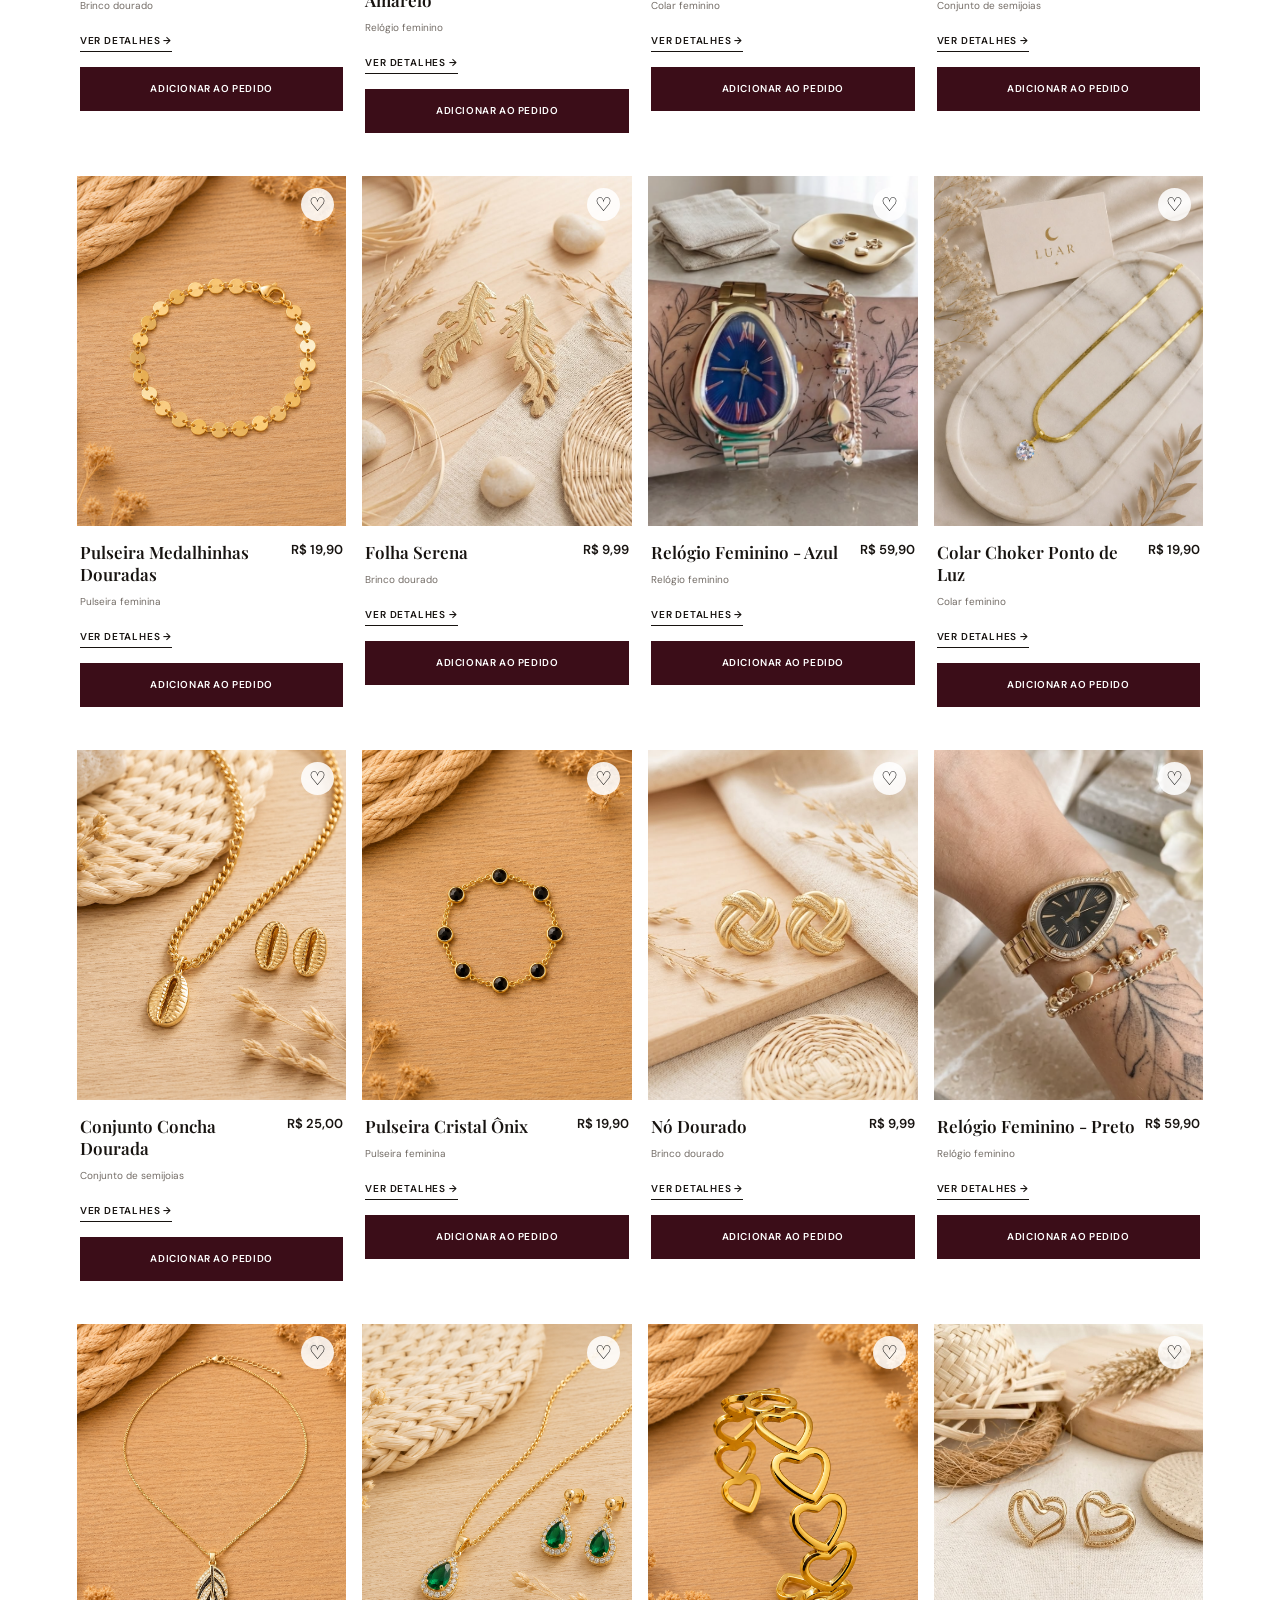
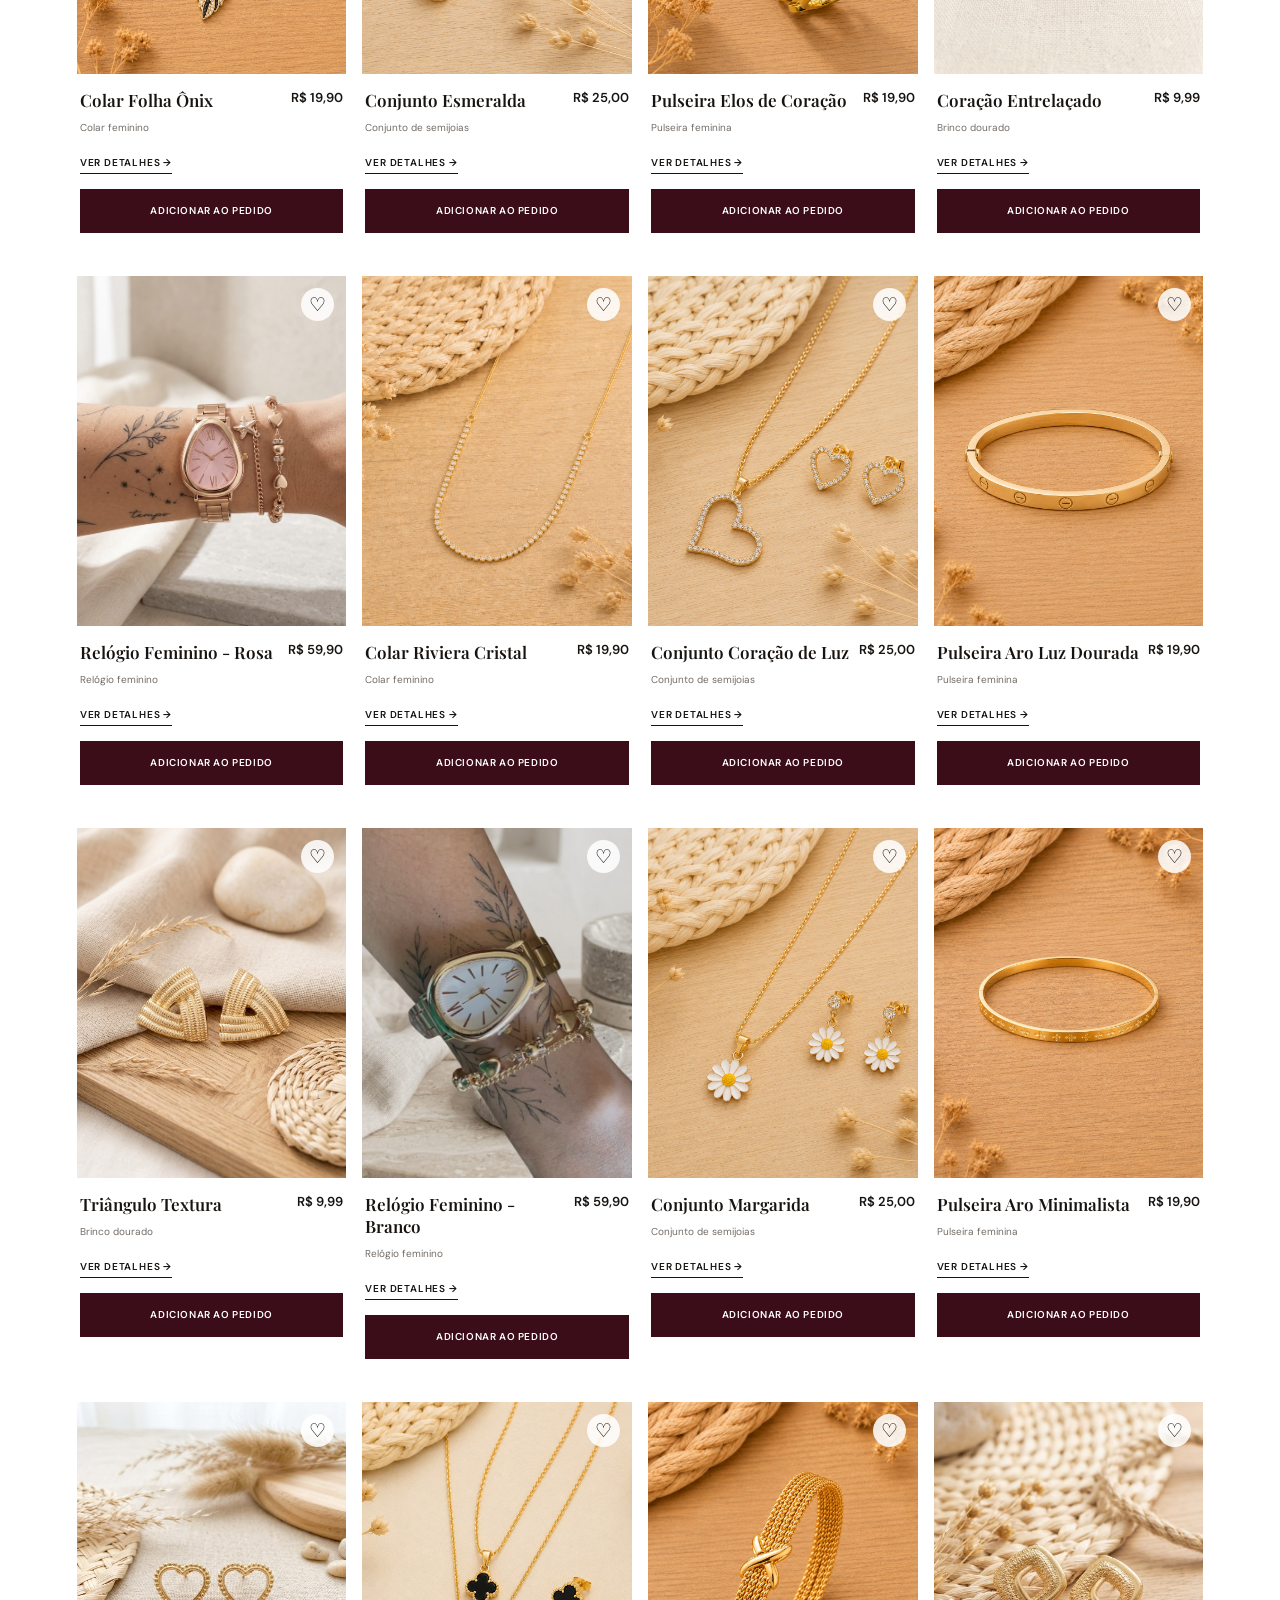
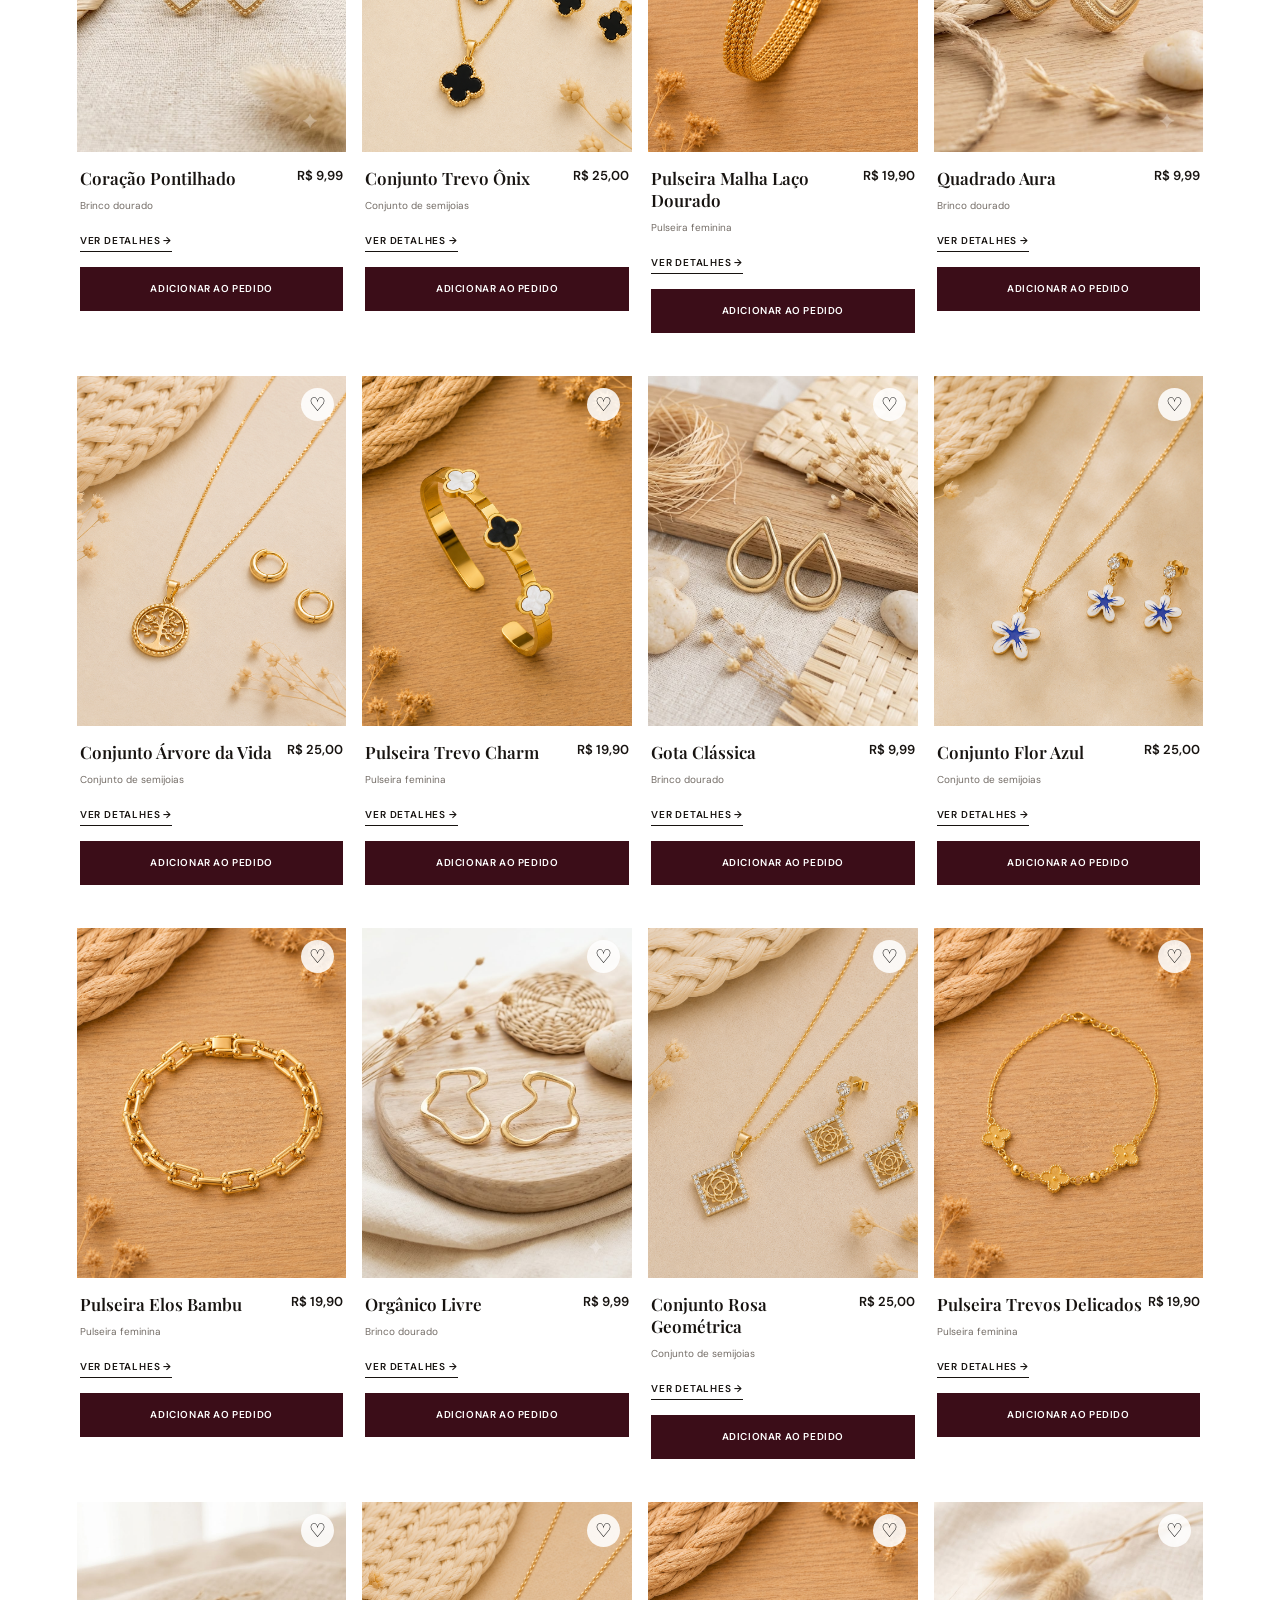
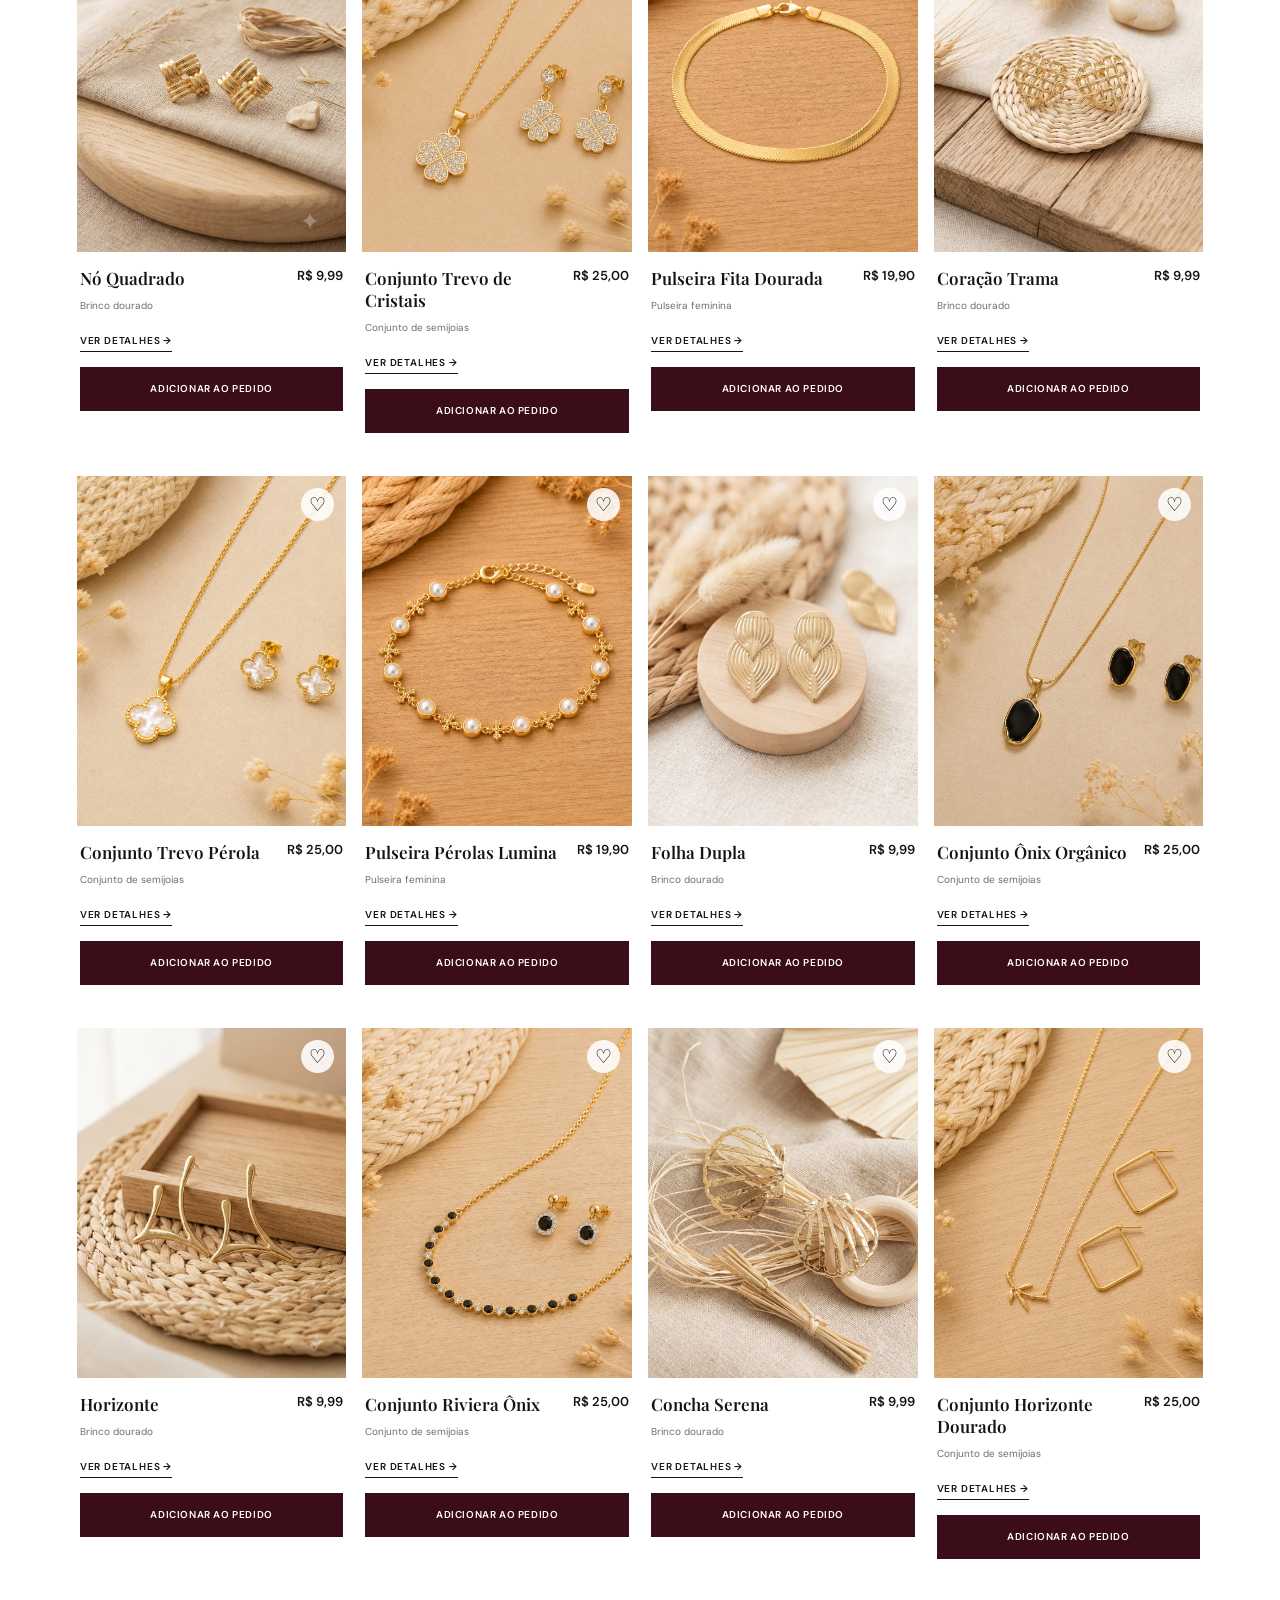
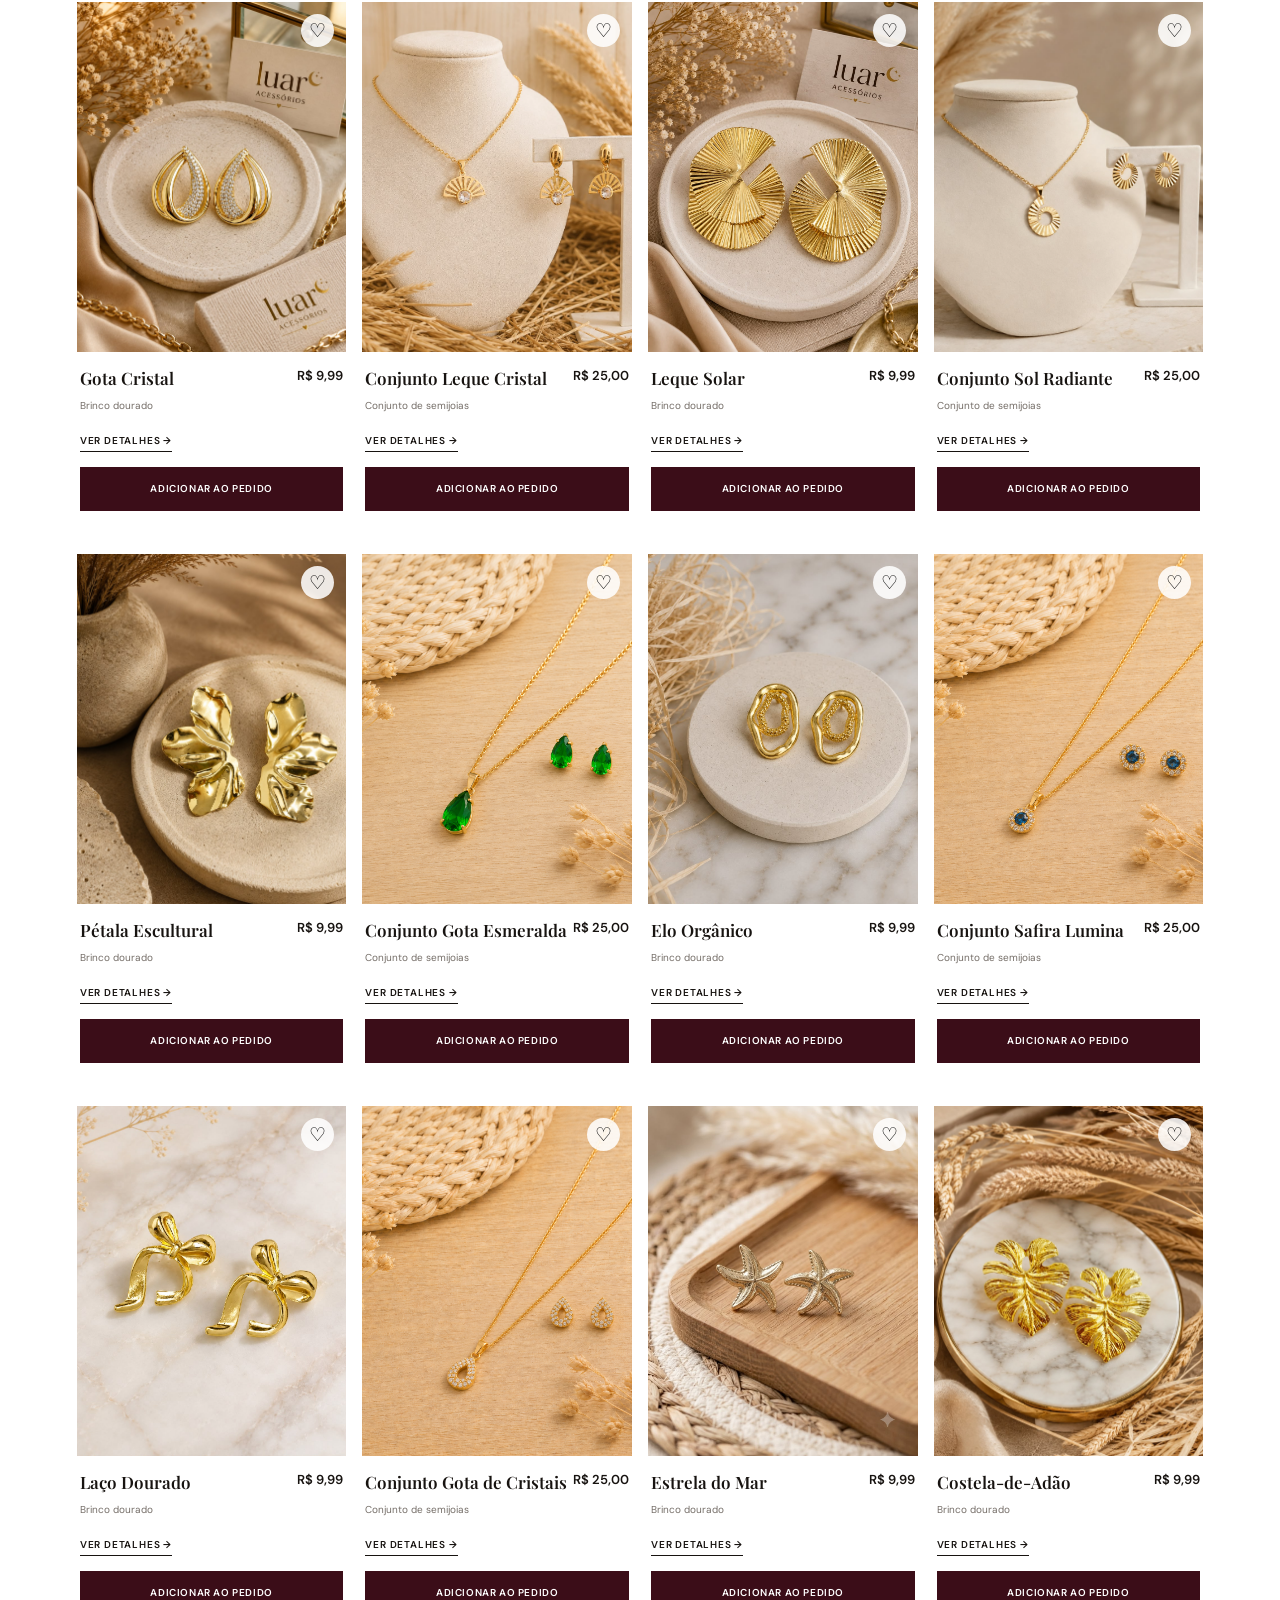
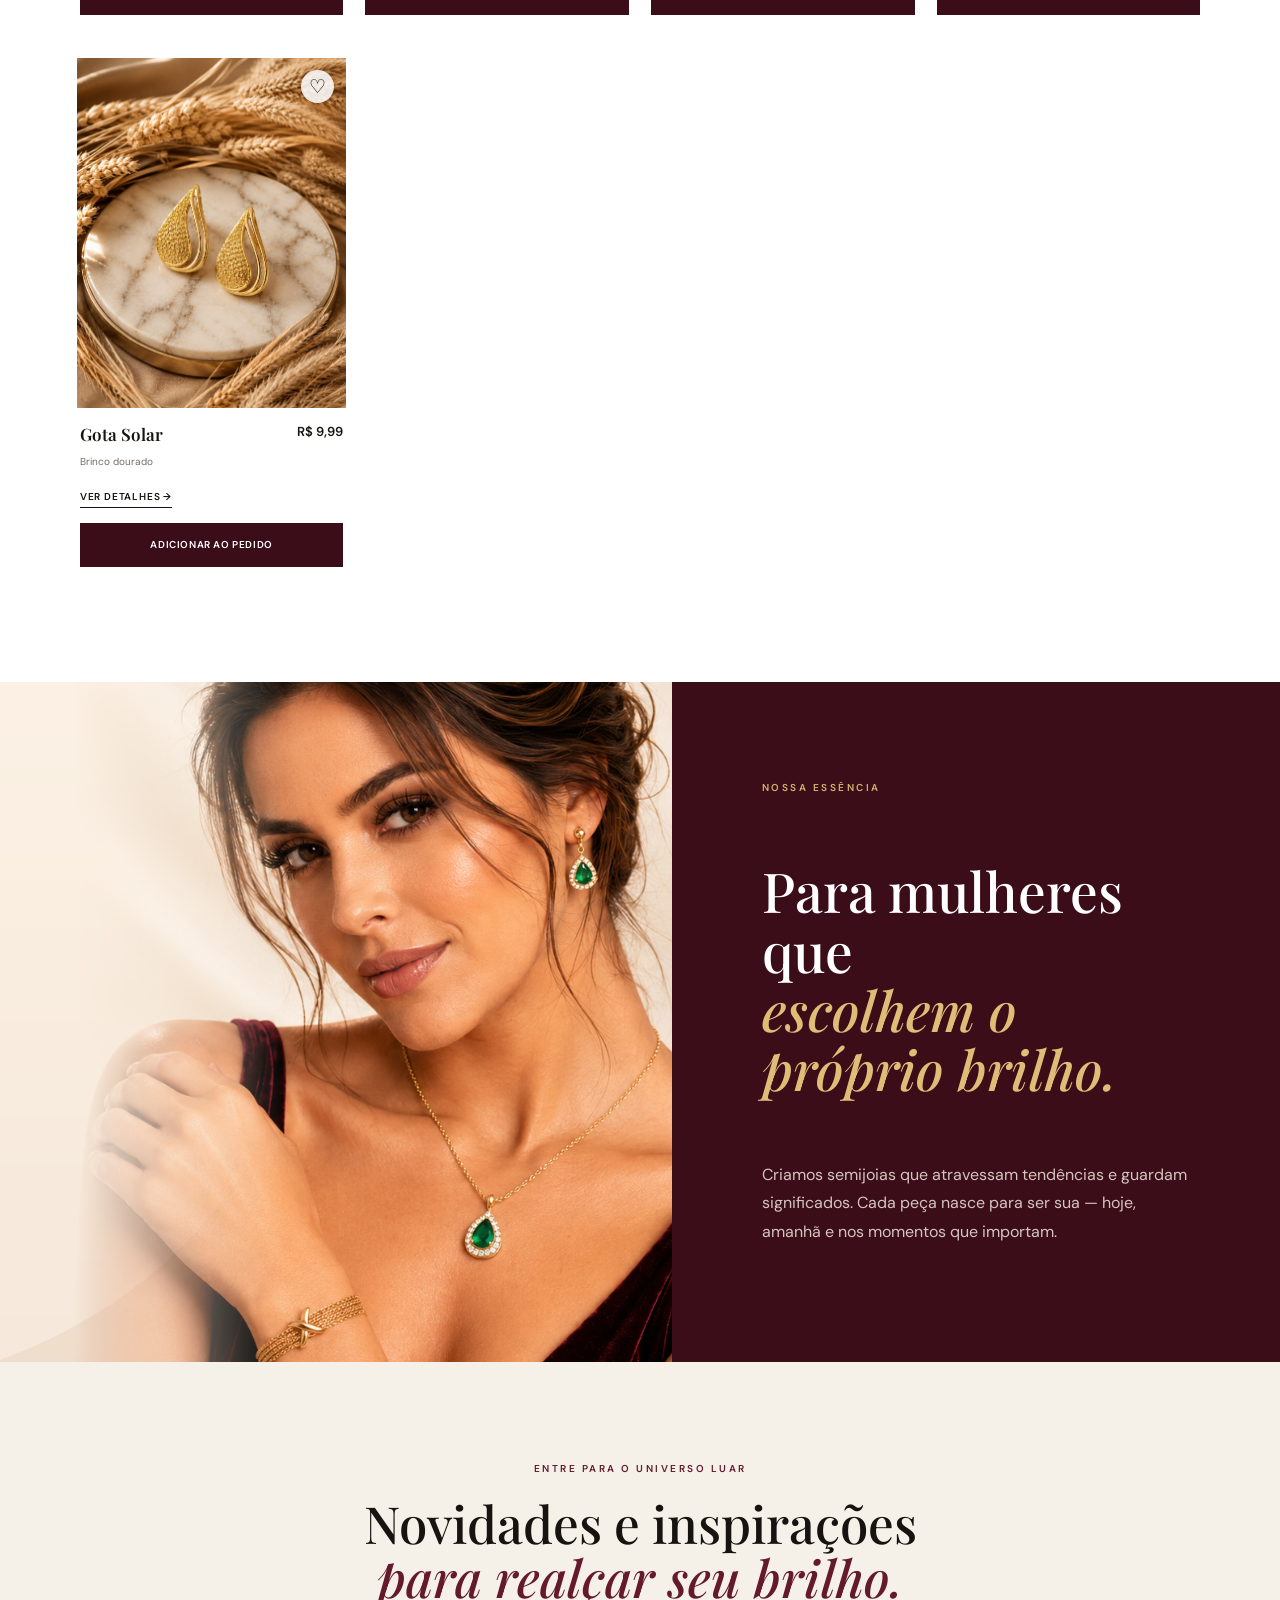
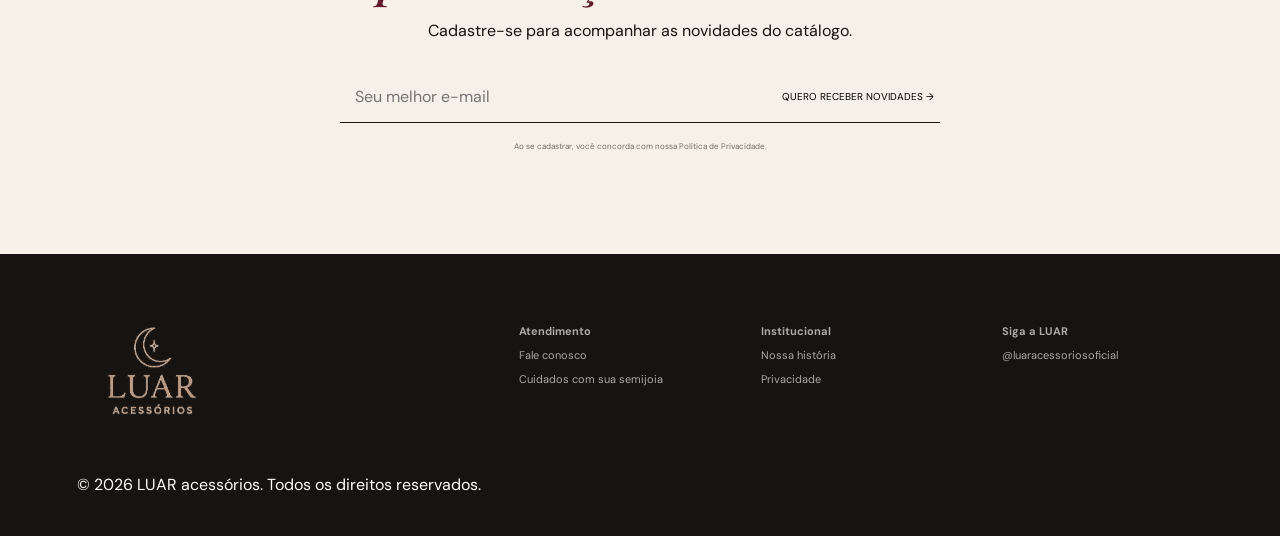
==== commit 160c1fa1: "Atualização dia 06/07" ====
--- a/index.html
+++ b/index.html
@@ -1,12 +1,12 @@
 <!doctype html><html lang="pt-BR"><head><meta charset="UTF-8"><meta name="viewport" content="width=device-width,initial-scale=1"><meta name="description" content="Catálogo de semijoias femininas LUAR Acessórios."><title>LUAR Acessórios — Catálogo de semijoias</title><link rel="preconnect" href="https://fonts.googleapis.com"><link rel="preconnect" href="https://fonts.gstatic.com" crossorigin><link href="https://fonts.googleapis.com/css2?family=DM+Sans:wght@400;500;600&family=Playfair+Display:ital,wght@0,500;0,600;1,500&display=swap" rel="stylesheet"><link rel="stylesheet" href="styles.css"><link rel="stylesheet" href="products.css"><link rel="stylesheet" href="responsive.css"><link rel="stylesheet" href="pedido.css?v=2"></head><body>
 <div class="announcement">CATÁLOGO DE SEMIJOIAS LUAR <span>•</span> Atendimento pelo WhatsApp</div>
-<header class="header"><a class="logo" href="#inicio" aria-label="LUAR acessórios">LU<span>A</span>R<small>ACESSÓRIOS</small></a><nav id="mainNav"><a href="#produtos">Novidades</a><a href="#produtos" data-filter-link="colares">Colares</a><a href="#produtos" data-filter-link="brincos">Brincos</a><a href="#produtos" data-filter-link="pulseiras">Pulseiras</a><a href="#produtos" data-filter-link="conjuntos">Conjuntos</a><a href="#produtos" data-filter-link="aneis">Anéis</a><a href="#produtos" data-filter-link="relogios">Relógios</a></nav><div class="actions"><button class="icon search-toggle" aria-label="Buscar">⌕</button><button class="order-toggle" type="button" aria-label="Abrir pedido">◇<b class="cart-count">0</b></button><button class="menu" aria-label="Menu" aria-controls="mainNav" aria-expanded="false">☰</button></div></header>
+<header class="header"><a class="logo image-logo" href="#inicio" aria-label="LUAR acessórios"><img src="assets/logo-luar-acessorios.png" alt="LUAR acessórios"></a><nav id="mainNav"><a href="#produtos">Novidades</a><a href="#produtos" data-filter-link="colares">Colares</a><a href="#produtos" data-filter-link="brincos">Brincos</a><a href="#produtos" data-filter-link="pulseiras">Pulseiras</a><a href="#produtos" data-filter-link="conjuntos">Conjuntos</a><a href="#produtos" data-filter-link="aneis">Anéis</a><a href="#produtos" data-filter-link="relogios">Relógios</a></nav><div class="actions"><button class="icon search-toggle" aria-label="Buscar">⌕</button><button class="order-toggle" type="button" aria-label="Abrir pedido">◇<b class="cart-count">0</b></button><button class="menu" aria-label="Menu" aria-controls="mainNav" aria-expanded="false">☰</button></div></header>
 <div class="search-panel" aria-hidden="true"><label for="searchInput">O que você procura?</label><div><input id="searchInput" type="search" placeholder="Ex.: colar dourado"><button class="search-close">×</button></div></div>
-<main id="inicio"><section class="hero"><img src="assets/hero-luar.png" alt="Mulher usando semijoias douradas"><div class="shade"></div><div class="hero-copy reveal"><p class="eyebrow">CATÁLOGO DE SEMIJOIAS · LUAR</p><h1>O seu brilho<br><em>é assinatura.</em></h1><p>Semijoias delicadas para realçar sua beleza em todos os momentos.</p><a class="cta" href="#produtos">Ver catálogo <span>→</span></a></div></section>
+<main id="inicio"><section class="hero real-product-hero"><img src="assets/hero-luar-banner.png" alt="Mulher usando semijoias LUAR acessórios"><div class="shade"></div><div class="hero-copy reveal"><p class="eyebrow">CATÁLOGO DE SEMIJOIAS · LUAR</p><h1>O seu brilho<br><em>é assinatura.</em></h1><p>Semijoias delicadas para realçar sua beleza em todos os momentos.</p><a class="cta" href="#produtos">Ver catálogo <span>→</span></a></div></section>
 
 
 <section class="section products" id="produtos"><div class="heading reveal"><div><p class="eyebrow dark">CURADORIA LUAR</p><h2>Peças que viram <em>memória</em></h2></div><a href="#produtos" id="seeAll">Ver todas as peças →</a></div><div class="filters"><button class="filter active" data-filter="todos">Todos</button><button class="filter" data-filter="colares">Colares</button><button class="filter" data-filter="brincos">Brincos</button><button class="filter" data-filter="pulseiras">Pulseiras</button><button class="filter" data-filter="conjuntos">Conjuntos</button><button class="filter" data-filter="aneis">Anéis</button><button class="filter" data-filter="relogios">Relógios</button></div><div class="product-grid" id="productGrid"></div><p class="empty" hidden>Nenhuma semijoia encontrada.</p></section>
-<section class="editorial"><div class="editorial-img"><img src="assets/hero-luar.png" alt="Detalhes da coleção LUAR acessórios"></div><div class="editorial-copy reveal"><p class="eyebrow">NOSSA ESSÊNCIA</p><h2>Para mulheres que<br><em>escolhem o próprio brilho.</em></h2><p>Criamos semijoias que atravessam tendências e guardam significados. Cada peça nasce para ser sua — hoje, amanhã e nos momentos que importam.</p><a href="#sobre">Conheça a nossa história →</a></div></section>
+<section class="editorial"><div class="editorial-img"><img src="assets/hero-luar-banner.png" alt="Mulher usando semijoias LUAR acessórios"></div><div class="editorial-copy reveal"><p class="eyebrow">NOSSA ESSÊNCIA</p><h2>Para mulheres que<br><em>escolhem o próprio brilho.</em></h2><p>Criamos semijoias que atravessam tendências e guardam significados. Cada peça nasce para ser sua — hoje, amanhã e nos momentos que importam.</p></div></section>
 <section class="newsletter" id="sobre"><p class="eyebrow dark">ENTRE PARA O UNIVERSO LUAR</p><h2>Novidades e inspirações<br><em>para realçar seu brilho.</em></h2><p>Cadastre-se para acompanhar as novidades do catálogo.</p><form id="newsletterForm"><input type="email" required placeholder="Seu melhor e-mail"><button>Quero receber novidades →</button></form><small>Ao se cadastrar, você concorda com nossa Política de Privacidade.</small></section></main>
-<footer><a class="logo" href="#inicio" aria-label="LUAR acessórios">LU<span>A</span>R<small>ACESSÓRIOS</small></a><div><b>Atendimento</b><a href="#">Fale conosco</a><a href="#">Cuidados com sua semijoia</a></div><div><b>Institucional</b><a href="#">Nossa história</a><a href="#">Privacidade</a></div><div><b>Siga a LUAR</b><p>@luaracessorios · Instagram · Pinterest</p></div><p class="copyright">© 2026 LUAR acessórios. Todos os direitos reservados.</p></footer>
-<div class="order-backdrop"></div><aside class="cart" id="orderCart" aria-hidden="true"><div class="cart-head"><div><p class="eyebrow dark">SEU PEDIDO</p><h2>Resumo <span class="order-title-count">(0)</span></h2></div><button class="cart-close order-close" type="button" aria-label="Fechar pedido">×</button></div><div class="cart-items order-items"></div><div class="cart-foot order-foot" hidden><div class="order-summary"><span>Total do pedido</span><b class="order-total">R$ 0,00</b></div><p>O pedido será enviado para o atendimento da LUAR.</p><a class="order-whatsapp" href="https://wa.me/5511959744633" target="_blank" rel="noopener">Enviar pedido pelo WhatsApp</a></div></aside><div class="toast"></div><script src="catalogo.js?v=6"></script><script src="script.js?v=6"></script><script src="pedido.js?v=3"></script></body></html>
+<footer><a class="logo image-logo" href="#inicio" aria-label="LUAR acessórios"><img src="assets/logo-luar-acessorios.png" alt="LUAR acessórios"></a><div><b>Atendimento</b><a href="https://wa.me/5511979716743" target="_blank" rel="noopener">Fale conosco</a><a href="#">Cuidados com sua semijoia</a></div><div><b>Institucional</b><a href="#">Nossa história</a><a href="#">Privacidade</a></div><div><b>Siga a LUAR</b><a href="https://www.instagram.com/____luaracessoriosoficial?utm_source=ig_web_button_share_sheet&amp;igsh=ZDNlZDc0MzIxNw==" target="_blank" rel="noopener">@luaracessoriosoficial</a></div><p class="copyright">© 2026 LUAR acessórios. Todos os direitos reservados.</p></footer>
+<div class="order-backdrop"></div><aside class="cart" id="orderCart" aria-hidden="true"><div class="cart-head"><div><p class="eyebrow dark">SEU PEDIDO</p><h2>Resumo <span class="order-title-count">(0)</span></h2></div><button class="cart-close order-close" type="button" aria-label="Fechar pedido">×</button></div><div class="cart-items order-items"></div><div class="cart-foot order-foot" hidden><div class="order-summary"><span>Total do pedido</span><b class="order-total">R$ 0,00</b></div><p>O pedido será enviado para o atendimento da LUAR.</p><a class="order-whatsapp" href="https://wa.me/5511979716743" target="_blank" rel="noopener">Enviar pedido pelo WhatsApp</a></div></aside><div class="toast"></div><script src="catalogo.js?v=9"></script><script src="script.js?v=8"></script><script src="pedido.js?v=4"></script></body></html>
--- a/responsive.css
+++ b/responsive.css
@@ -2,6 +2,36 @@
 body { overflow-x: hidden; }
 img { max-width: 100%; }
 .cta, .whatsapp-button, .newsletter button { min-height: 44px; }
+.image-logo {
+  display: inline-flex;
+  align-items: center;
+  width: 142px;
+  height: 64px;
+  padding-bottom: 0;
+  letter-spacing: normal;
+}
+
+.image-logo img {
+  width: 100%;
+  height: 100%;
+  object-fit: contain;
+  display: block;
+}
+
+footer .image-logo {
+  background: transparent;
+  width: 150px;
+  height: 94px;
+}
+
+.header .image-logo {
+  width: 150px;
+  height: 96px;
+}
+
+.header {
+  height: 108px;
+}
 
 @media (max-width: 900px) {
   .header { padding-left: 24px; padding-right: 24px; }
@@ -41,7 +71,8 @@
 
 @media (max-width: 600px) {
   .announcement { height: auto; min-height: 38px; padding: 7px 14px; line-height: 1.35; }
-  .header { padding: 0 12px; }
+  .header { height: 78px; padding: 0 12px; }
+  .header .image-logo { width: 112px; height: 68px; }
   .actions { align-items: center; }
   .icon, .menu { width: 38px; min-width: 38px; height: 44px; padding: 0; }
   .search-toggle { display: block; }
@@ -100,3 +131,23 @@
   .product-grid { gap: 24px 6px; }
   .badge { font-size: 7px; padding: 5px 7px; }
 }
+/* Enquadramento exclusivo do banner principal com produto real do catálogo. */
+.hero.real-product-hero {
+  background: #f7ead9;
+}
+
+.hero.real-product-hero > img {
+  object-fit: cover;
+  object-position: right center;
+}
+
+.hero.real-product-hero .shade {
+  background: linear-gradient(90deg, #090504e8 0%, #140707d8 36%, #14070770 58%, transparent 78%);
+}
+
+@media (max-width: 600px) {
+  .hero.real-product-hero > img {
+    object-fit: cover;
+    object-position: 63% center;
+  }
+}
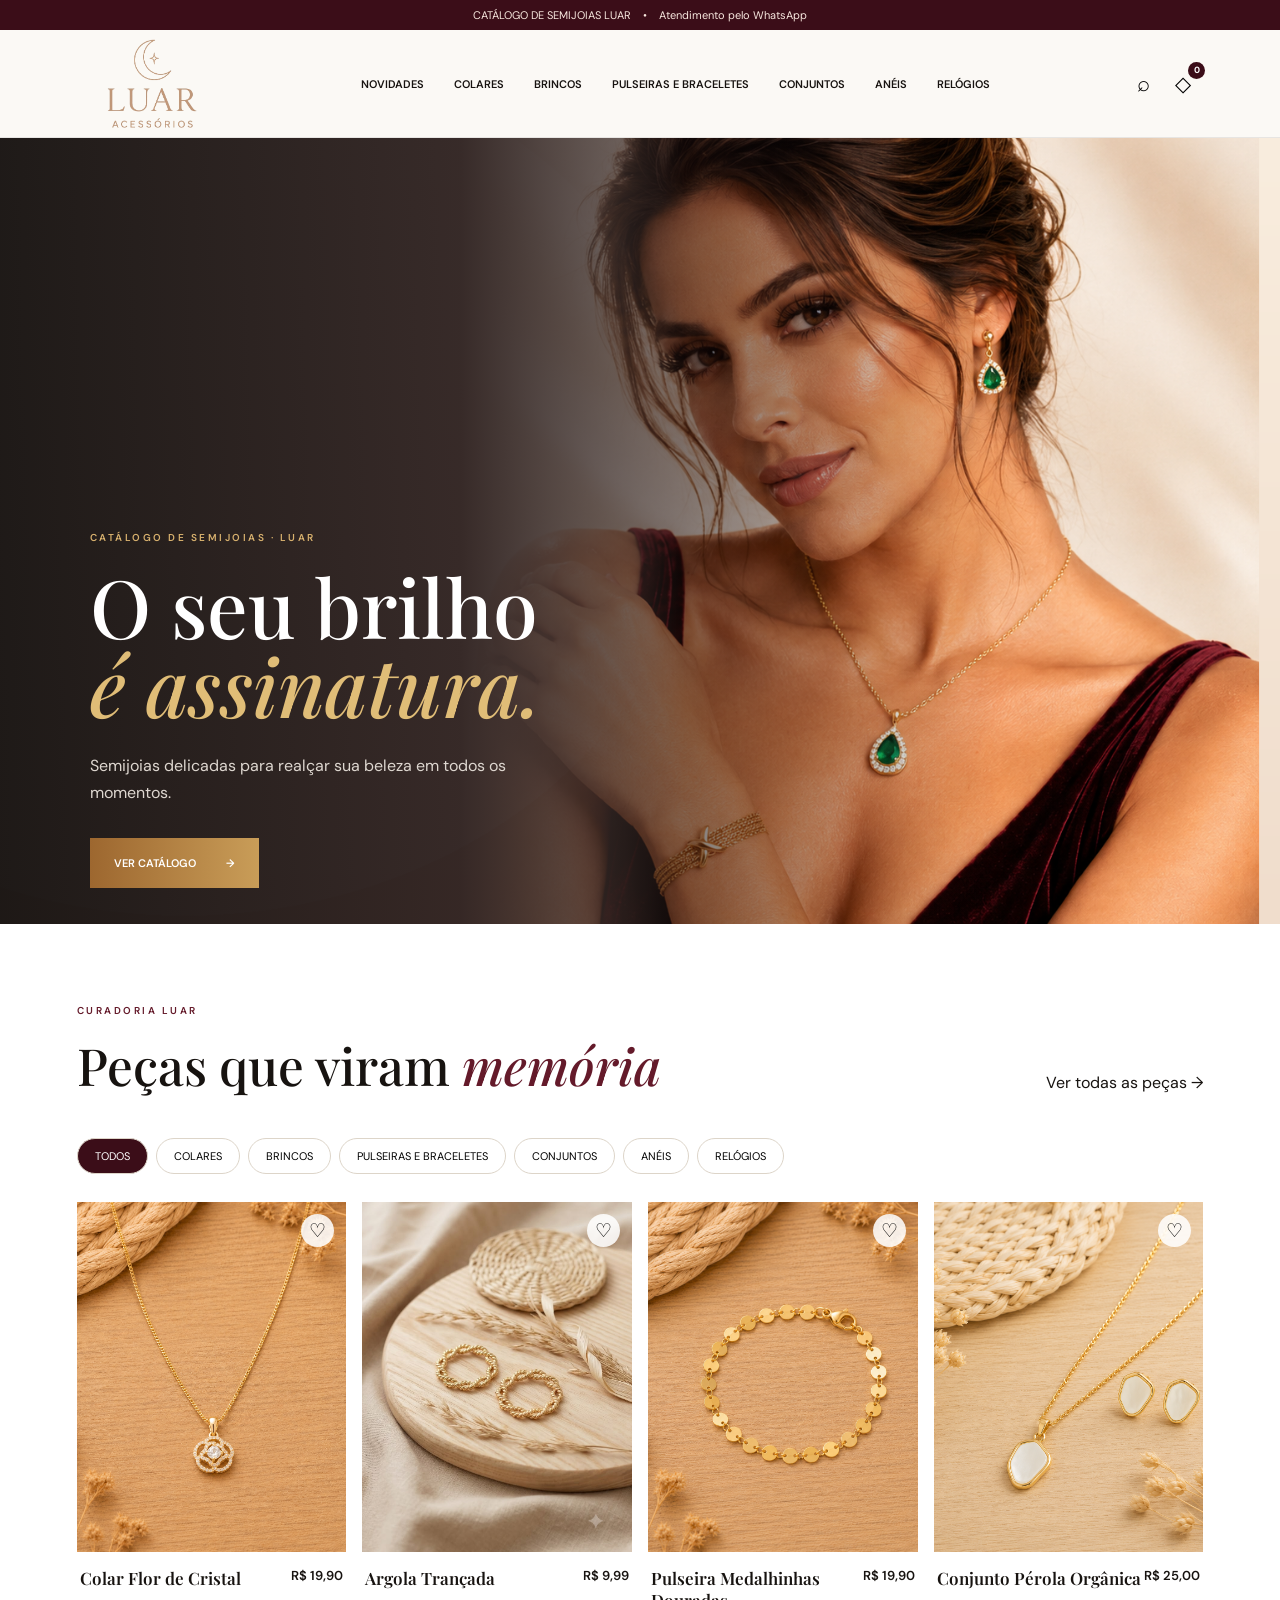
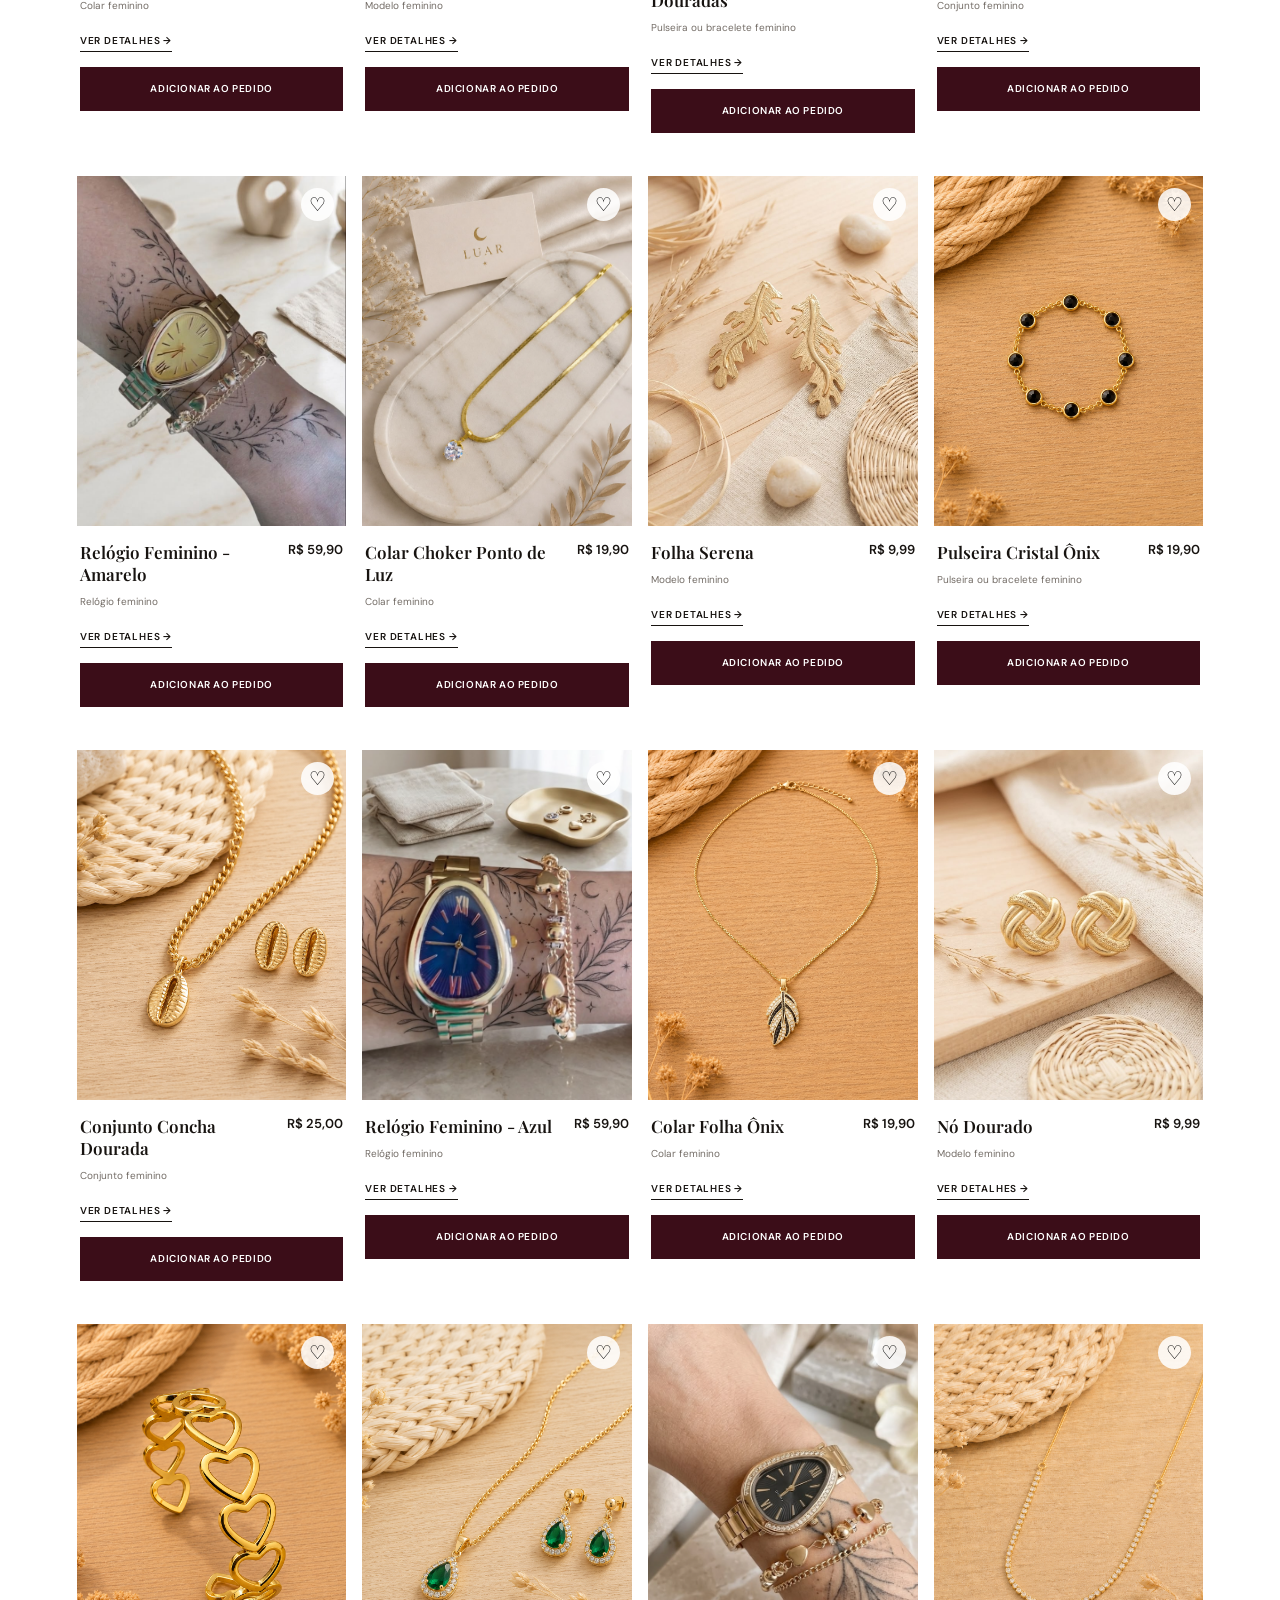
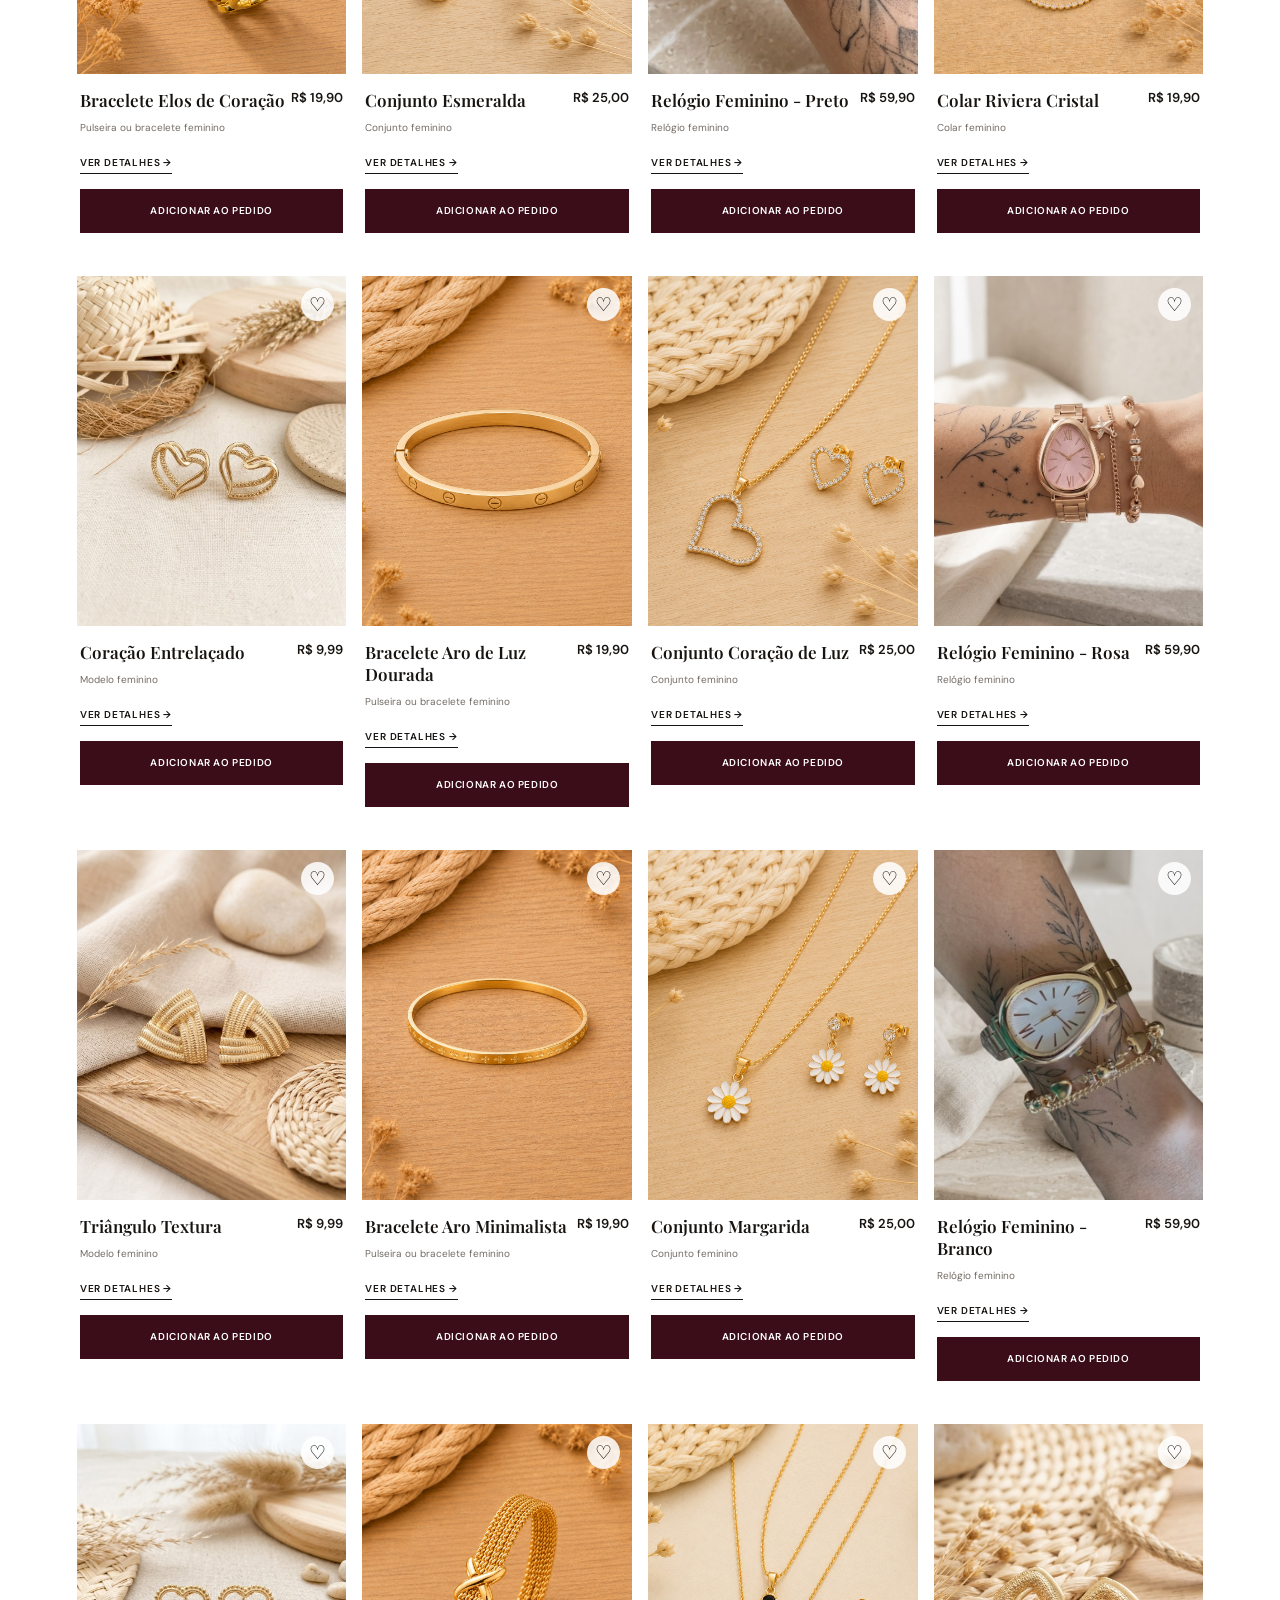
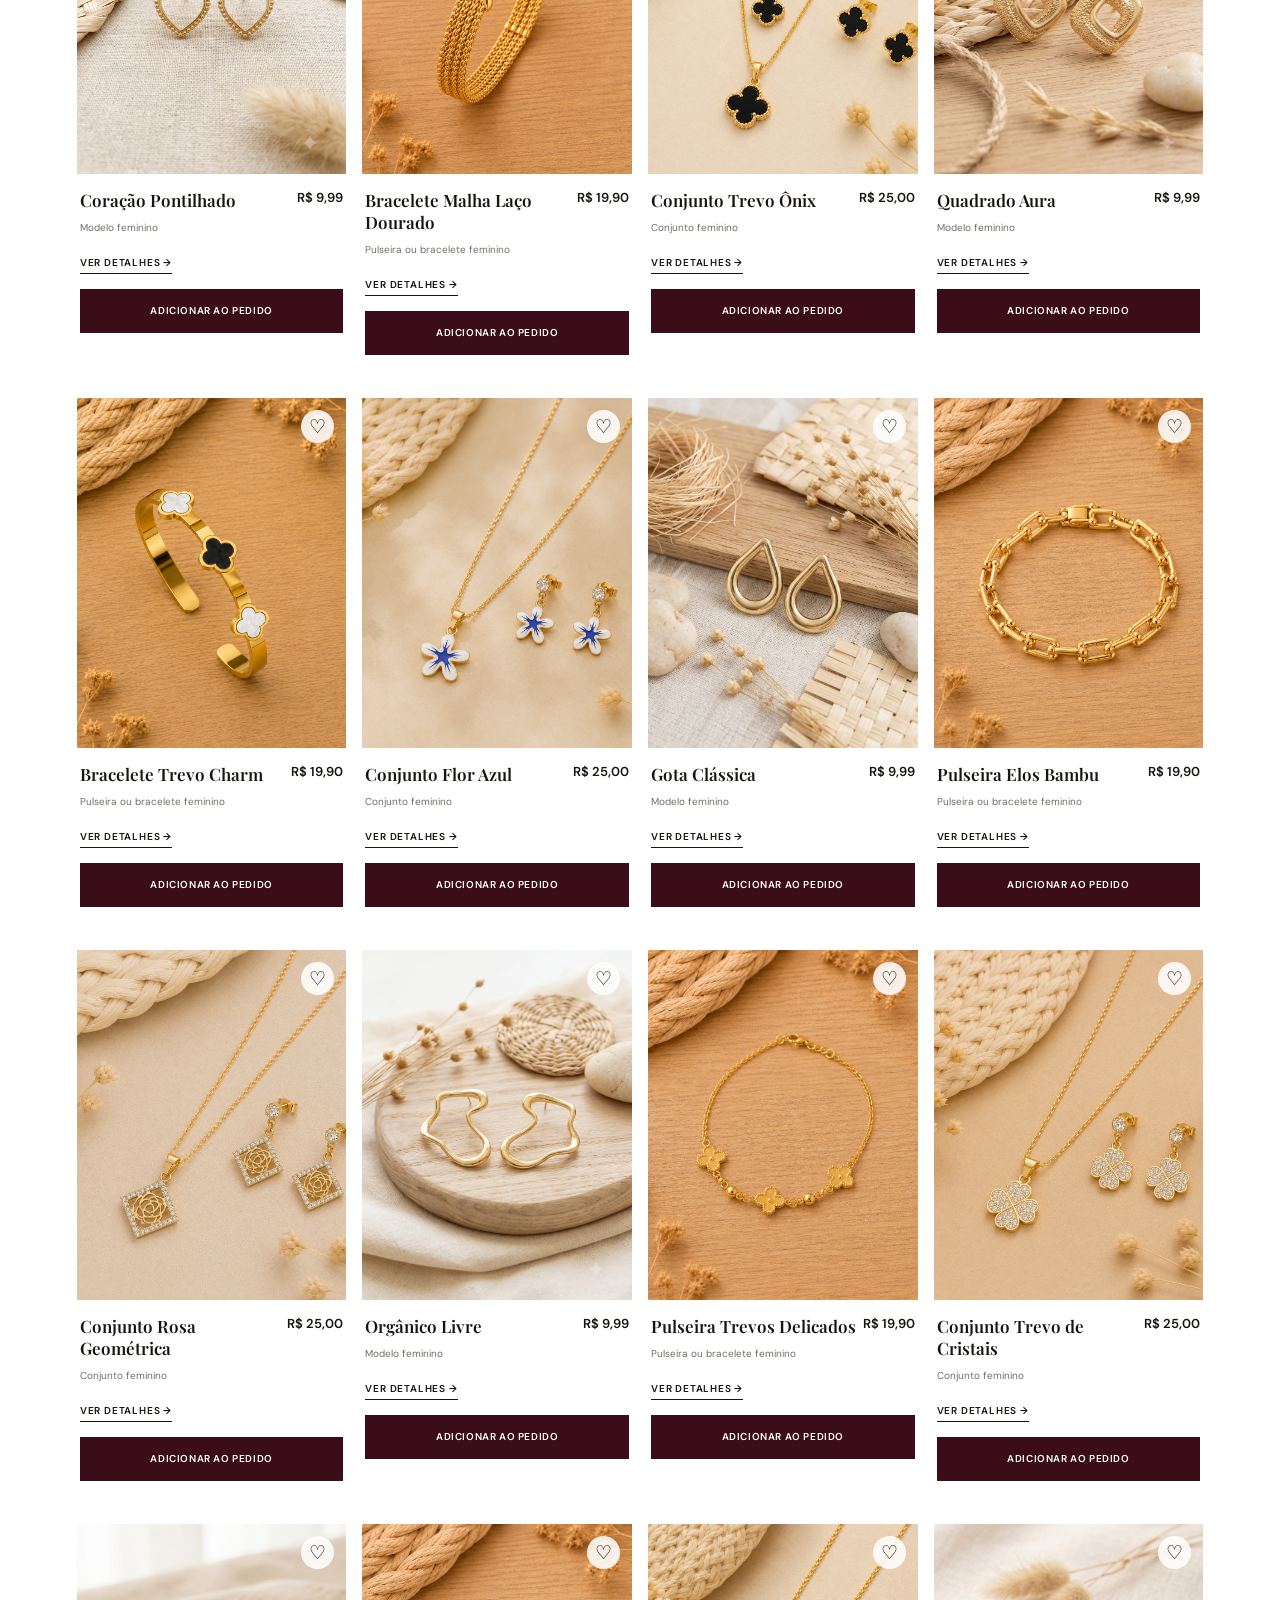
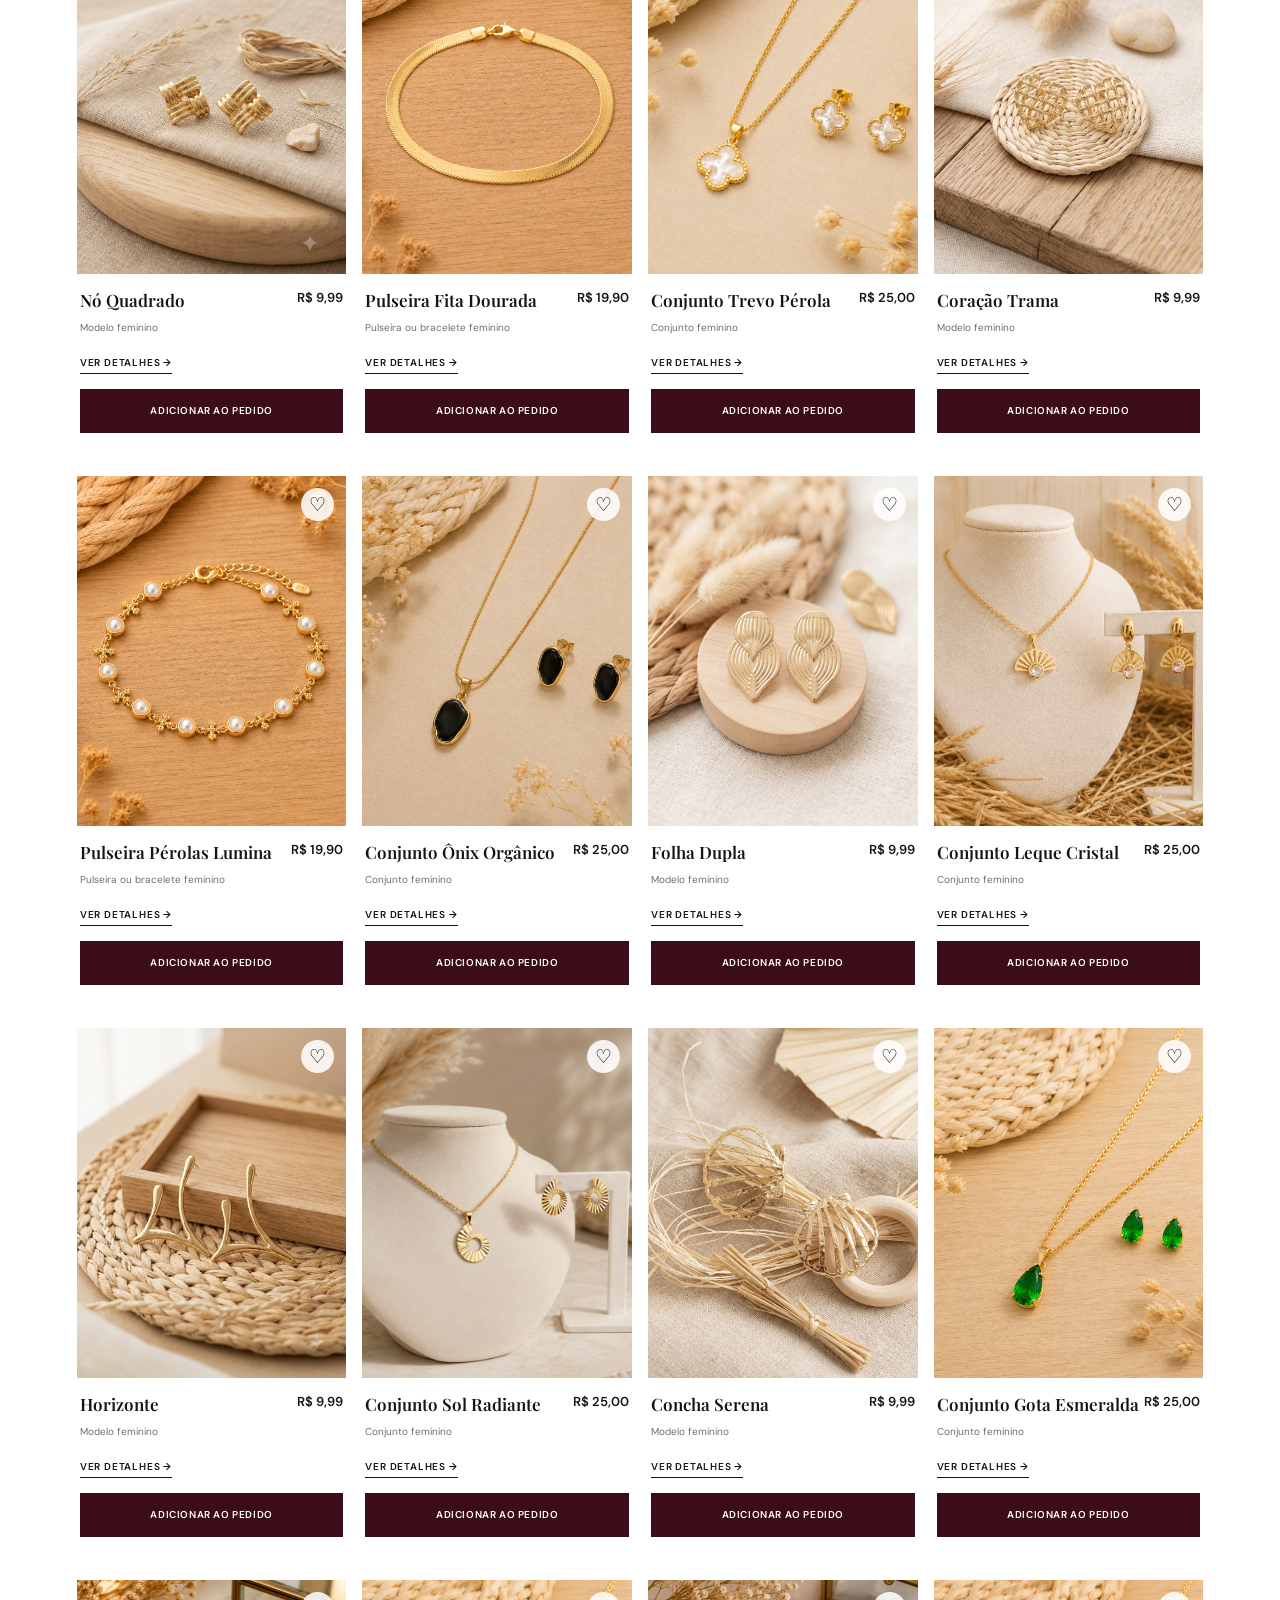
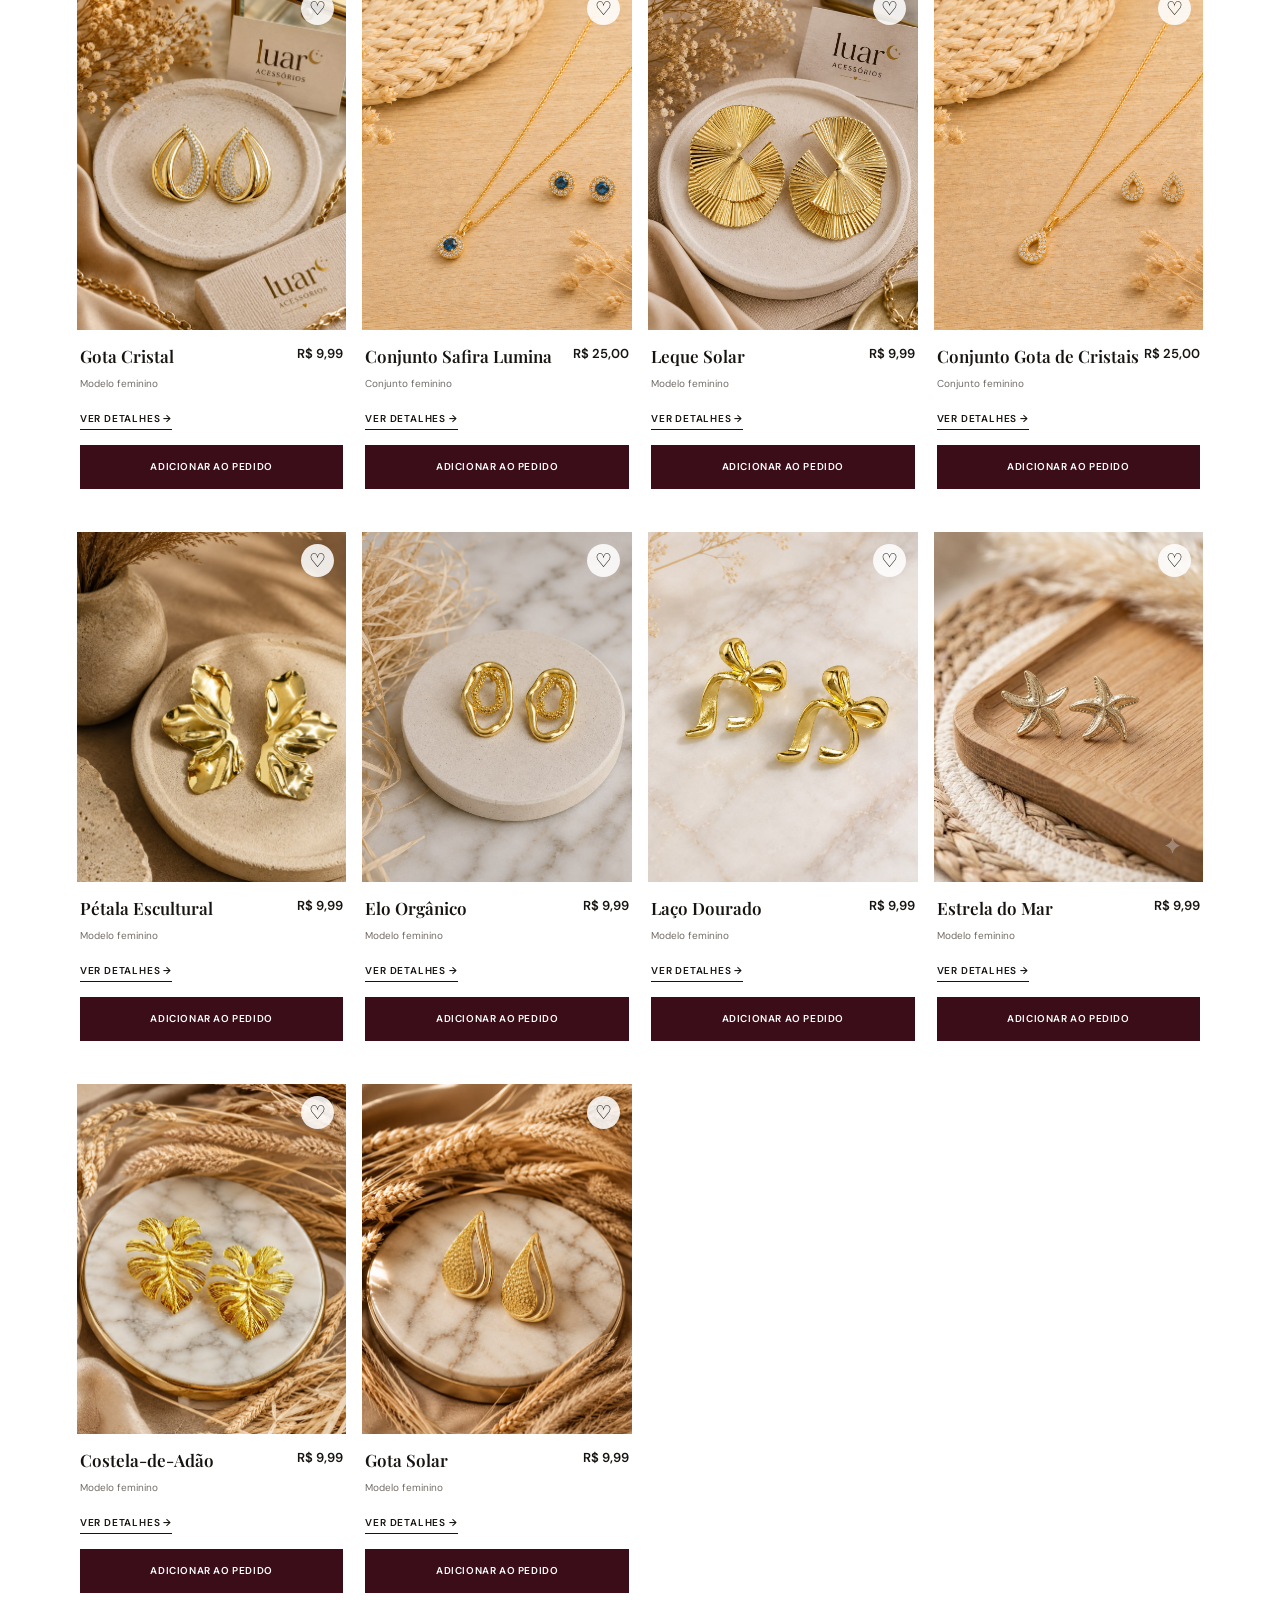
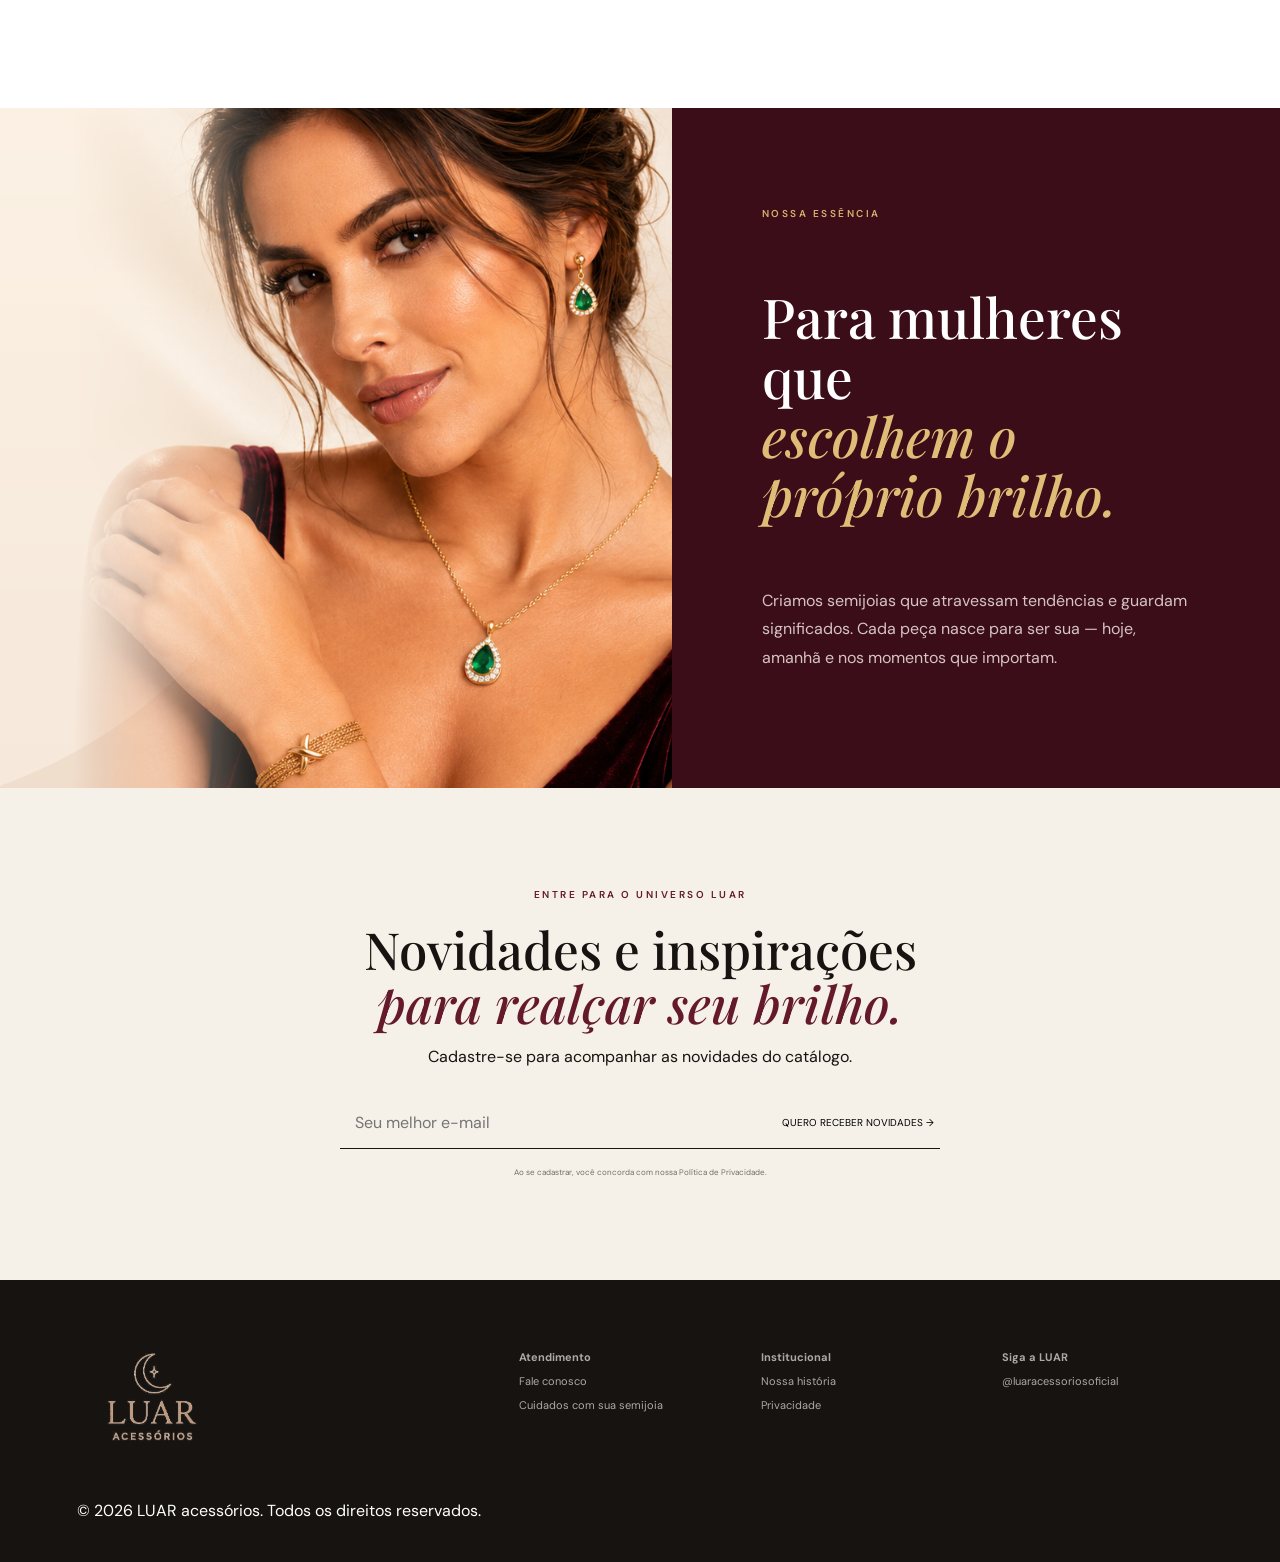
==== commit 3b916b21: "Adiciona painel administrativo com Decap CMS" ====
--- a/index.html
+++ b/index.html
@@ -1,12 +1,12 @@
 <!doctype html><html lang="pt-BR"><head><meta charset="UTF-8"><meta name="viewport" content="width=device-width,initial-scale=1"><meta name="description" content="Catálogo de semijoias femininas LUAR Acessórios."><title>LUAR Acessórios — Catálogo de semijoias</title><link rel="preconnect" href="https://fonts.googleapis.com"><link rel="preconnect" href="https://fonts.gstatic.com" crossorigin><link href="https://fonts.googleapis.com/css2?family=DM+Sans:wght@400;500;600&family=Playfair+Display:ital,wght@0,500;0,600;1,500&display=swap" rel="stylesheet"><link rel="stylesheet" href="styles.css"><link rel="stylesheet" href="products.css"><link rel="stylesheet" href="responsive.css"><link rel="stylesheet" href="pedido.css?v=2"></head><body>
 <div class="announcement">CATÁLOGO DE SEMIJOIAS LUAR <span>•</span> Atendimento pelo WhatsApp</div>
-<header class="header"><a class="logo image-logo" href="#inicio" aria-label="LUAR acessórios"><img src="assets/logo-luar-acessorios.png" alt="LUAR acessórios"></a><nav id="mainNav"><a href="#produtos">Novidades</a><a href="#produtos" data-filter-link="colares">Colares</a><a href="#produtos" data-filter-link="brincos">Brincos</a><a href="#produtos" data-filter-link="pulseiras">Pulseiras</a><a href="#produtos" data-filter-link="conjuntos">Conjuntos</a><a href="#produtos" data-filter-link="aneis">Anéis</a><a href="#produtos" data-filter-link="relogios">Relógios</a></nav><div class="actions"><button class="icon search-toggle" aria-label="Buscar">⌕</button><button class="order-toggle" type="button" aria-label="Abrir pedido">◇<b class="cart-count">0</b></button><button class="menu" aria-label="Menu" aria-controls="mainNav" aria-expanded="false">☰</button></div></header>
+<header class="header"><a class="logo image-logo" href="#inicio" aria-label="LUAR acessórios"><img src="assets/logo-luar-acessorios.png" alt="LUAR acessórios"></a><nav id="mainNav"><a href="#produtos">Novidades</a><a href="#produtos" data-filter-link="colares">Colares</a><a href="#produtos" data-filter-link="brincos">Brincos</a><a href="#produtos" data-filter-link="pulseiras">Pulseiras e Braceletes</a><a href="#produtos" data-filter-link="conjuntos">Conjuntos</a><a href="#produtos" data-filter-link="aneis">Anéis</a><a href="#produtos" data-filter-link="relogios">Relógios</a></nav><div class="actions"><button class="icon search-toggle" aria-label="Buscar">⌕</button><button class="order-toggle" type="button" aria-label="Abrir pedido">◇<b class="cart-count">0</b></button><button class="menu" aria-label="Menu" aria-controls="mainNav" aria-expanded="false">☰</button></div></header>
 <div class="search-panel" aria-hidden="true"><label for="searchInput">O que você procura?</label><div><input id="searchInput" type="search" placeholder="Ex.: colar dourado"><button class="search-close">×</button></div></div>
 <main id="inicio"><section class="hero real-product-hero"><img src="assets/hero-luar-banner.png" alt="Mulher usando semijoias LUAR acessórios"><div class="shade"></div><div class="hero-copy reveal"><p class="eyebrow">CATÁLOGO DE SEMIJOIAS · LUAR</p><h1>O seu brilho<br><em>é assinatura.</em></h1><p>Semijoias delicadas para realçar sua beleza em todos os momentos.</p><a class="cta" href="#produtos">Ver catálogo <span>→</span></a></div></section>
 
 
-<section class="section products" id="produtos"><div class="heading reveal"><div><p class="eyebrow dark">CURADORIA LUAR</p><h2>Peças que viram <em>memória</em></h2></div><a href="#produtos" id="seeAll">Ver todas as peças →</a></div><div class="filters"><button class="filter active" data-filter="todos">Todos</button><button class="filter" data-filter="colares">Colares</button><button class="filter" data-filter="brincos">Brincos</button><button class="filter" data-filter="pulseiras">Pulseiras</button><button class="filter" data-filter="conjuntos">Conjuntos</button><button class="filter" data-filter="aneis">Anéis</button><button class="filter" data-filter="relogios">Relógios</button></div><div class="product-grid" id="productGrid"></div><p class="empty" hidden>Nenhuma semijoia encontrada.</p></section>
+<section class="section products" id="produtos"><div class="heading reveal"><div><p class="eyebrow dark">CURADORIA LUAR</p><h2>Peças que viram <em>memória</em></h2></div><a href="#produtos" id="seeAll">Ver todas as peças →</a></div><div class="filters"><button class="filter active" data-filter="todos">Todos</button><button class="filter" data-filter="colares">Colares</button><button class="filter" data-filter="brincos">Brincos</button><button class="filter" data-filter="pulseiras">Pulseiras e Braceletes</button><button class="filter" data-filter="conjuntos">Conjuntos</button><button class="filter" data-filter="aneis">Anéis</button><button class="filter" data-filter="relogios">Relógios</button></div><div class="product-grid" id="productGrid"></div><p class="empty" hidden>Nenhuma semijoia encontrada.</p></section>
 <section class="editorial"><div class="editorial-img"><img src="assets/hero-luar-banner.png" alt="Mulher usando semijoias LUAR acessórios"></div><div class="editorial-copy reveal"><p class="eyebrow">NOSSA ESSÊNCIA</p><h2>Para mulheres que<br><em>escolhem o próprio brilho.</em></h2><p>Criamos semijoias que atravessam tendências e guardam significados. Cada peça nasce para ser sua — hoje, amanhã e nos momentos que importam.</p></div></section>
 <section class="newsletter" id="sobre"><p class="eyebrow dark">ENTRE PARA O UNIVERSO LUAR</p><h2>Novidades e inspirações<br><em>para realçar seu brilho.</em></h2><p>Cadastre-se para acompanhar as novidades do catálogo.</p><form id="newsletterForm"><input type="email" required placeholder="Seu melhor e-mail"><button>Quero receber novidades →</button></form><small>Ao se cadastrar, você concorda com nossa Política de Privacidade.</small></section></main>
 <footer><a class="logo image-logo" href="#inicio" aria-label="LUAR acessórios"><img src="assets/logo-luar-acessorios.png" alt="LUAR acessórios"></a><div><b>Atendimento</b><a href="https://wa.me/5511979716743" target="_blank" rel="noopener">Fale conosco</a><a href="#">Cuidados com sua semijoia</a></div><div><b>Institucional</b><a href="#">Nossa história</a><a href="#">Privacidade</a></div><div><b>Siga a LUAR</b><a href="https://www.instagram.com/____luaracessoriosoficial?utm_source=ig_web_button_share_sheet&amp;igsh=ZDNlZDc0MzIxNw==" target="_blank" rel="noopener">@luaracessoriosoficial</a></div><p class="copyright">© 2026 LUAR acessórios. Todos os direitos reservados.</p></footer>
-<div class="order-backdrop"></div><aside class="cart" id="orderCart" aria-hidden="true"><div class="cart-head"><div><p class="eyebrow dark">SEU PEDIDO</p><h2>Resumo <span class="order-title-count">(0)</span></h2></div><button class="cart-close order-close" type="button" aria-label="Fechar pedido">×</button></div><div class="cart-items order-items"></div><div class="cart-foot order-foot" hidden><div class="order-summary"><span>Total do pedido</span><b class="order-total">R$ 0,00</b></div><p>O pedido será enviado para o atendimento da LUAR.</p><a class="order-whatsapp" href="https://wa.me/5511979716743" target="_blank" rel="noopener">Enviar pedido pelo WhatsApp</a></div></aside><div class="toast"></div><script src="catalogo.js?v=9"></script><script src="script.js?v=8"></script><script src="pedido.js?v=4"></script></body></html>
+<div class="order-backdrop"></div><aside class="cart" id="orderCart" aria-hidden="true"><div class="cart-head"><div><p class="eyebrow dark">SEU PEDIDO</p><h2>Resumo <span class="order-title-count">(0)</span></h2></div><button class="cart-close order-close" type="button" aria-label="Fechar pedido">×</button></div><div class="cart-items order-items"></div><div class="cart-foot order-foot" hidden><div class="order-summary"><span>Total do pedido</span><b class="order-total">R$ 0,00</b></div><p>O pedido será enviado para o atendimento da LUAR.</p><a class="order-whatsapp" href="https://wa.me/5511979716743" target="_blank" rel="noopener">Enviar pedido pelo WhatsApp</a></div></aside><div class="toast"></div><script src="https://identity.netlify.com/v1/netlify-identity-widget.js"></script><script>if(window.netlifyIdentity){window.netlifyIdentity.on("init",user=>{if(!user){window.netlifyIdentity.on("login",()=>{document.location.href="/admin/"})}})}</script><script src="catalogo.js?v=11"></script><script src="script.js?v=10"></script><script src="pedido.js?v=5"></script></body></html>
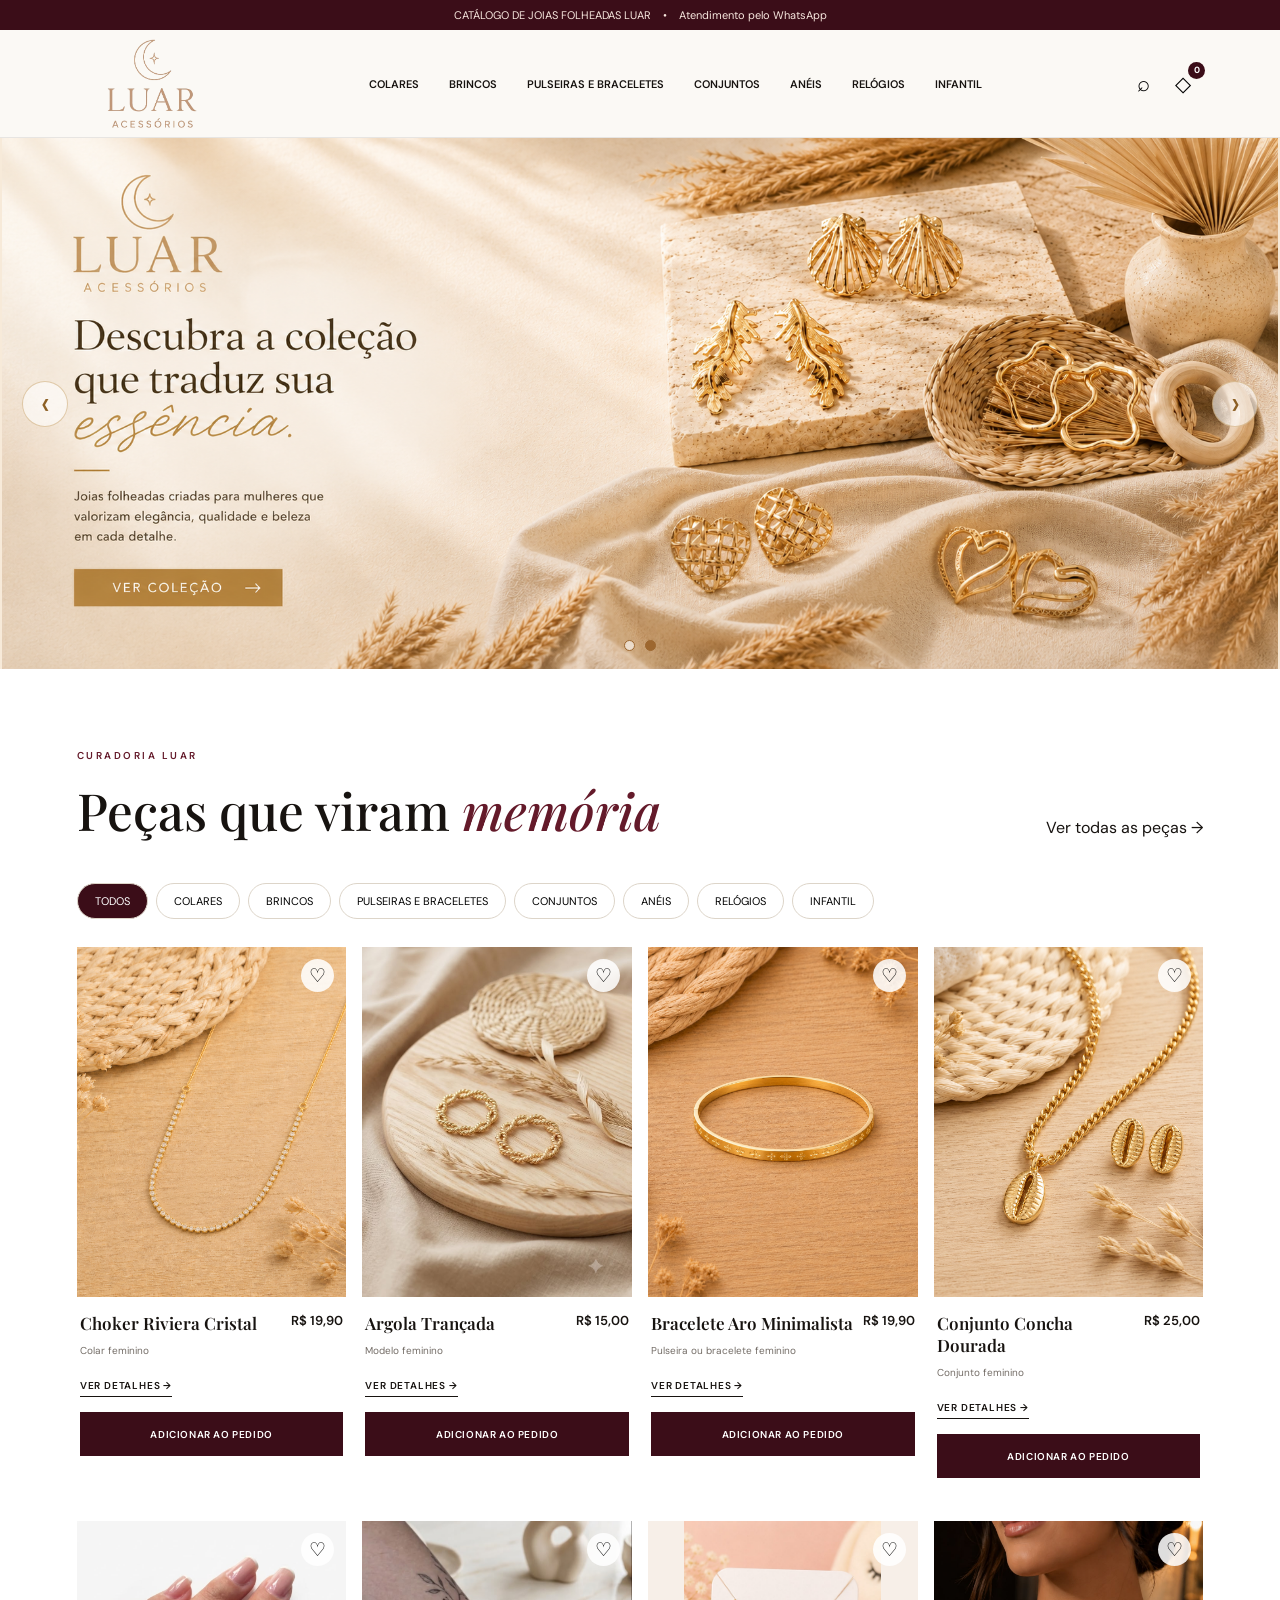
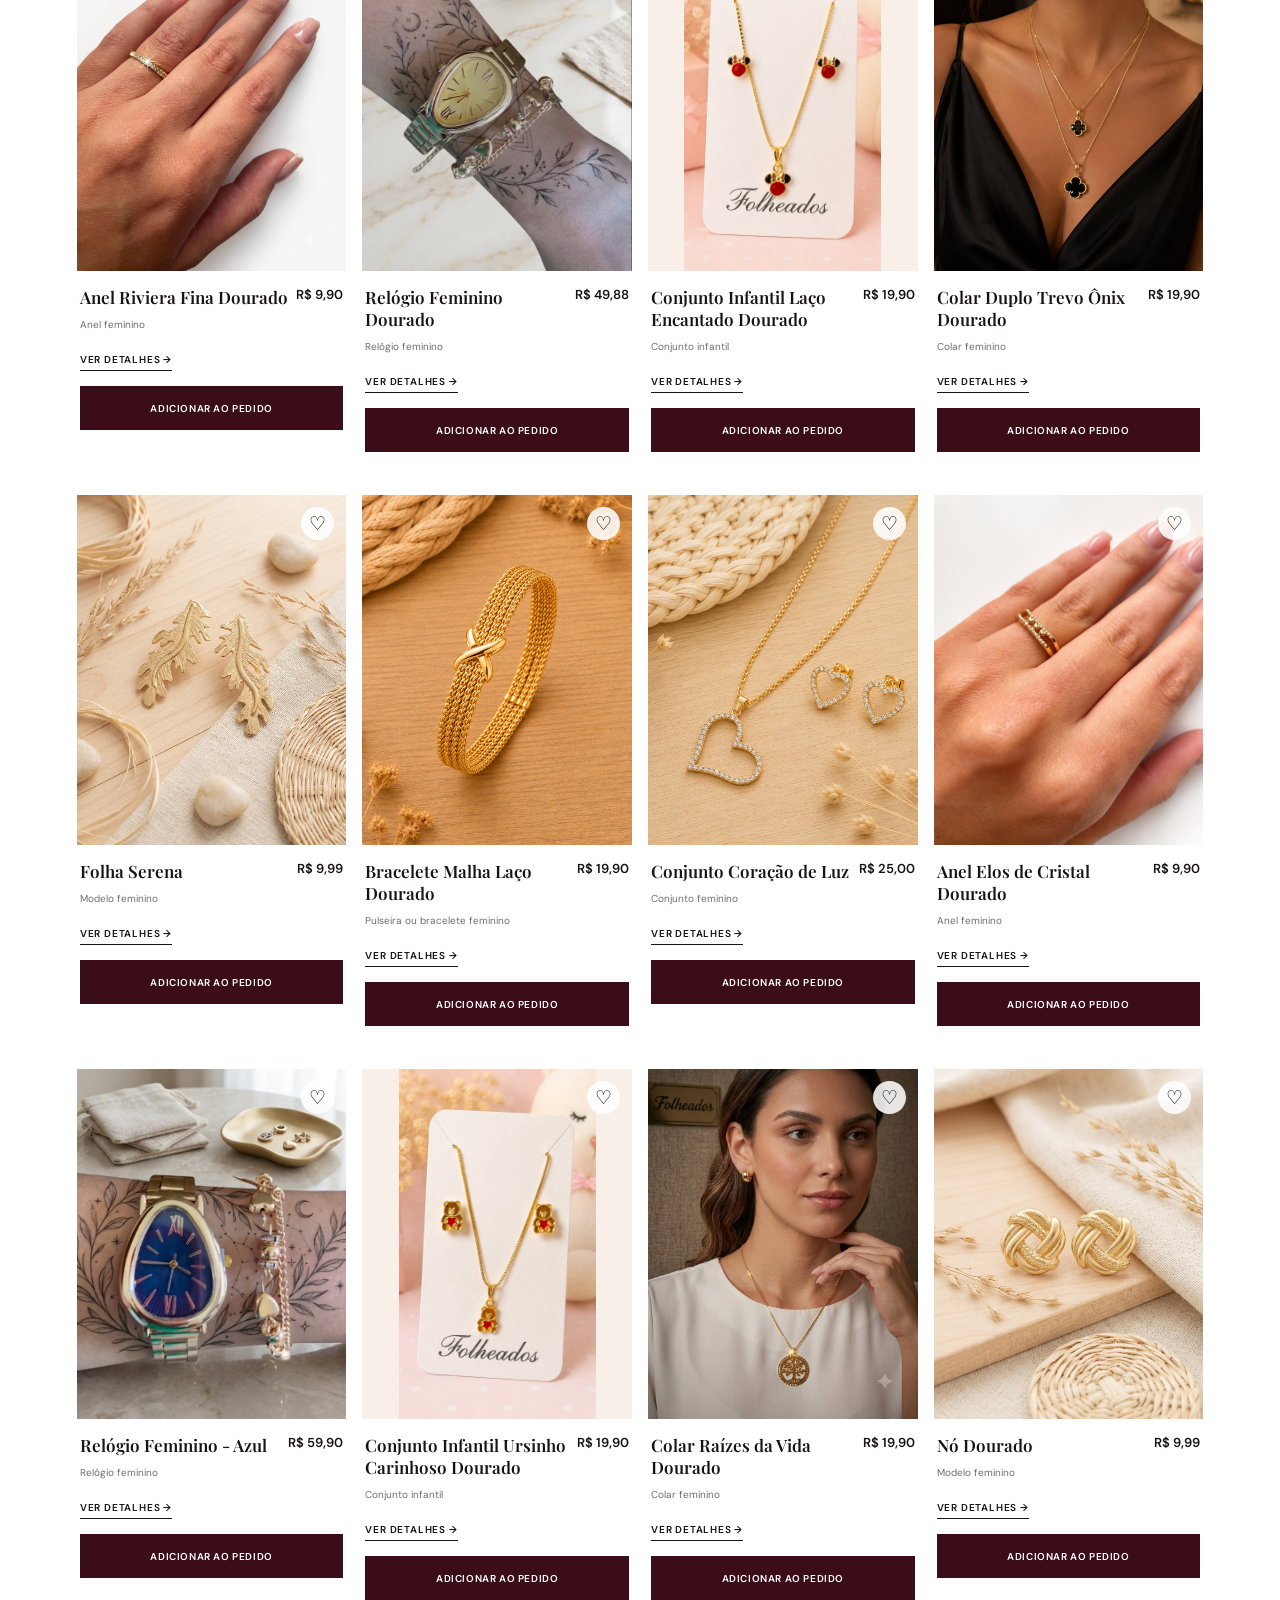
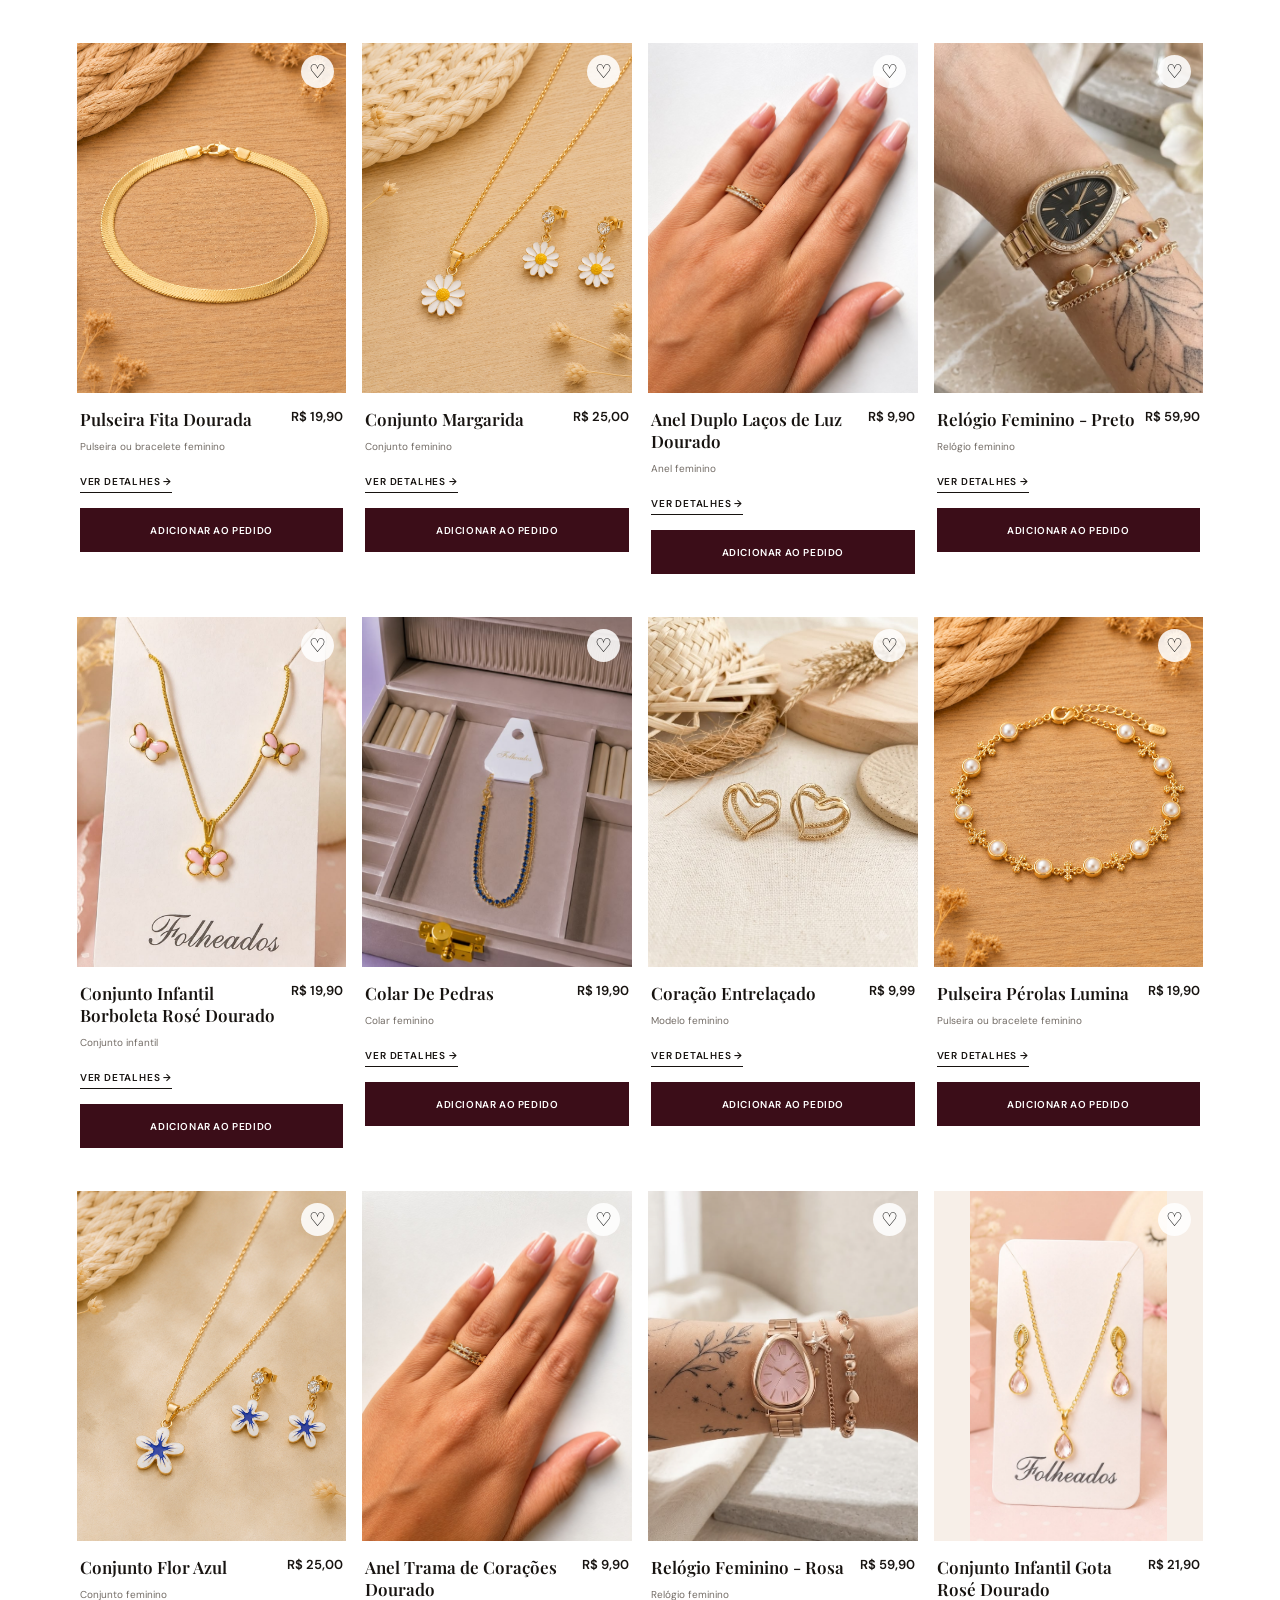
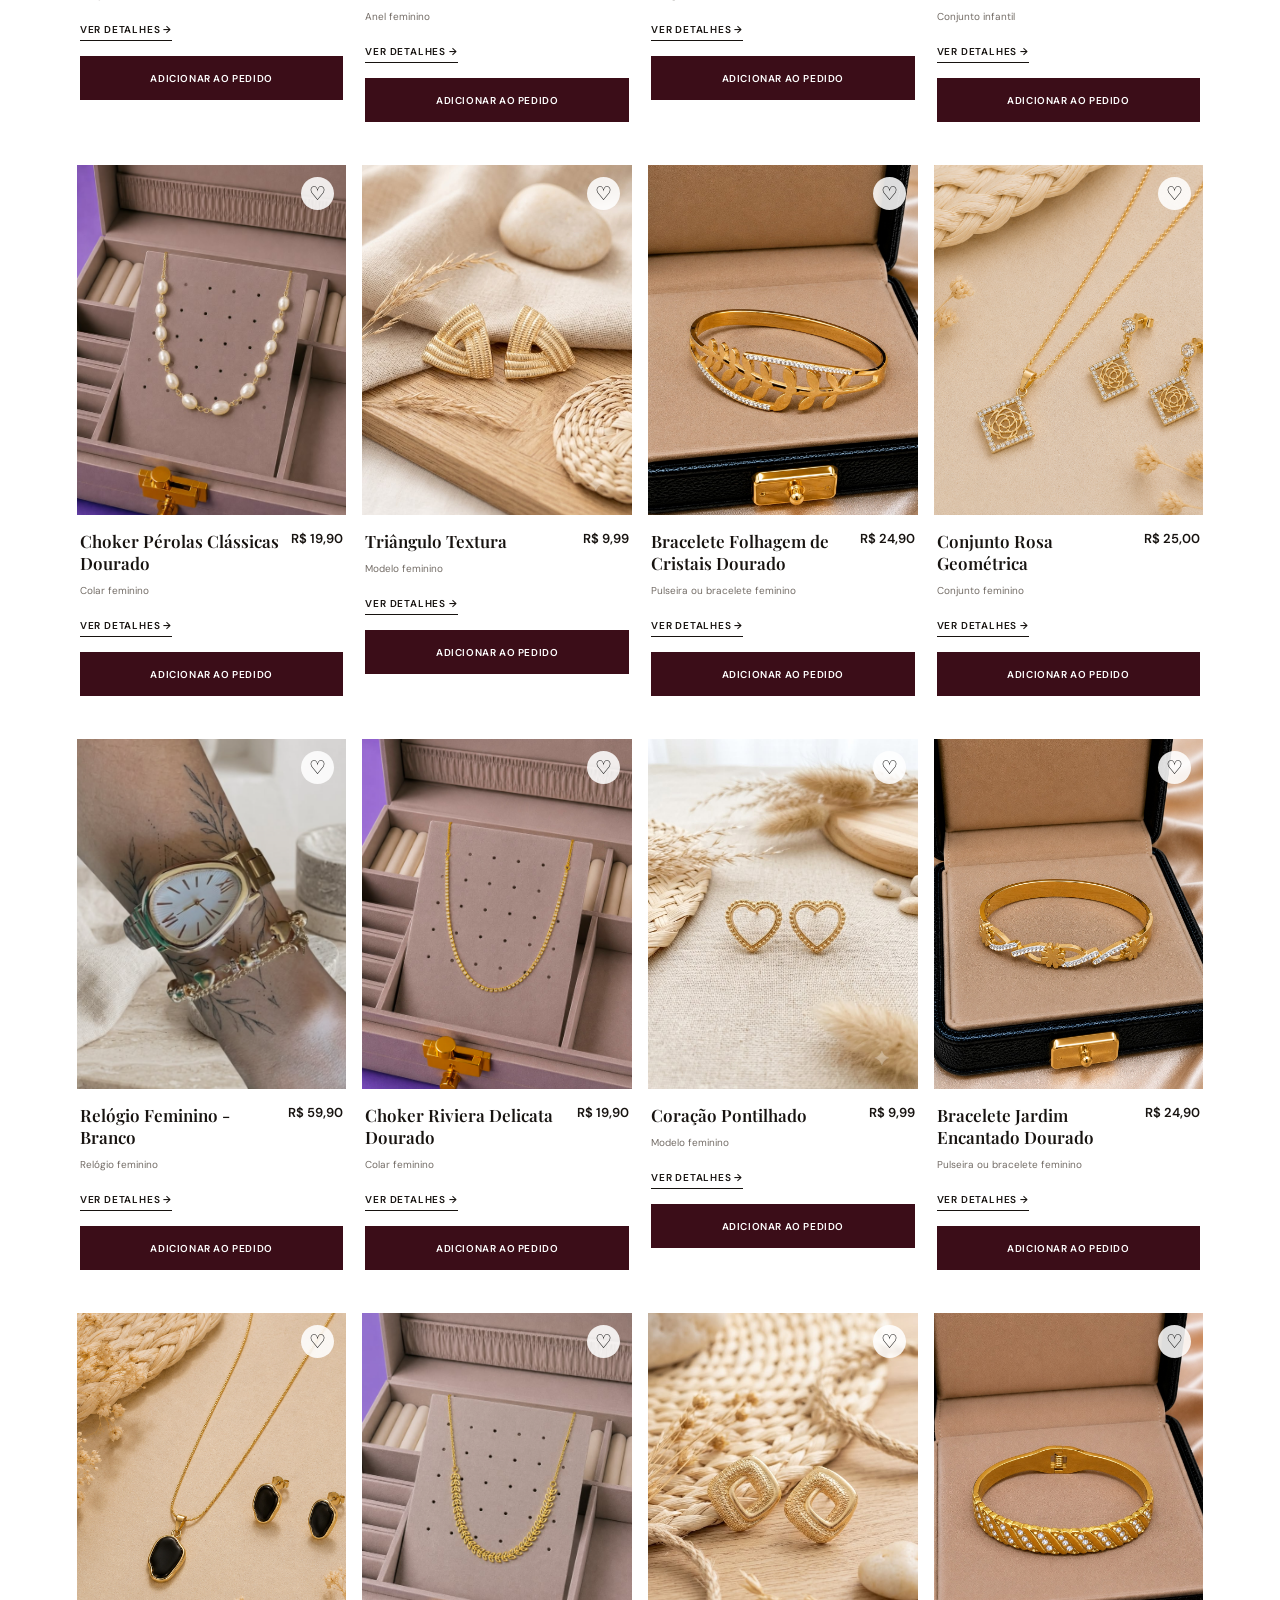
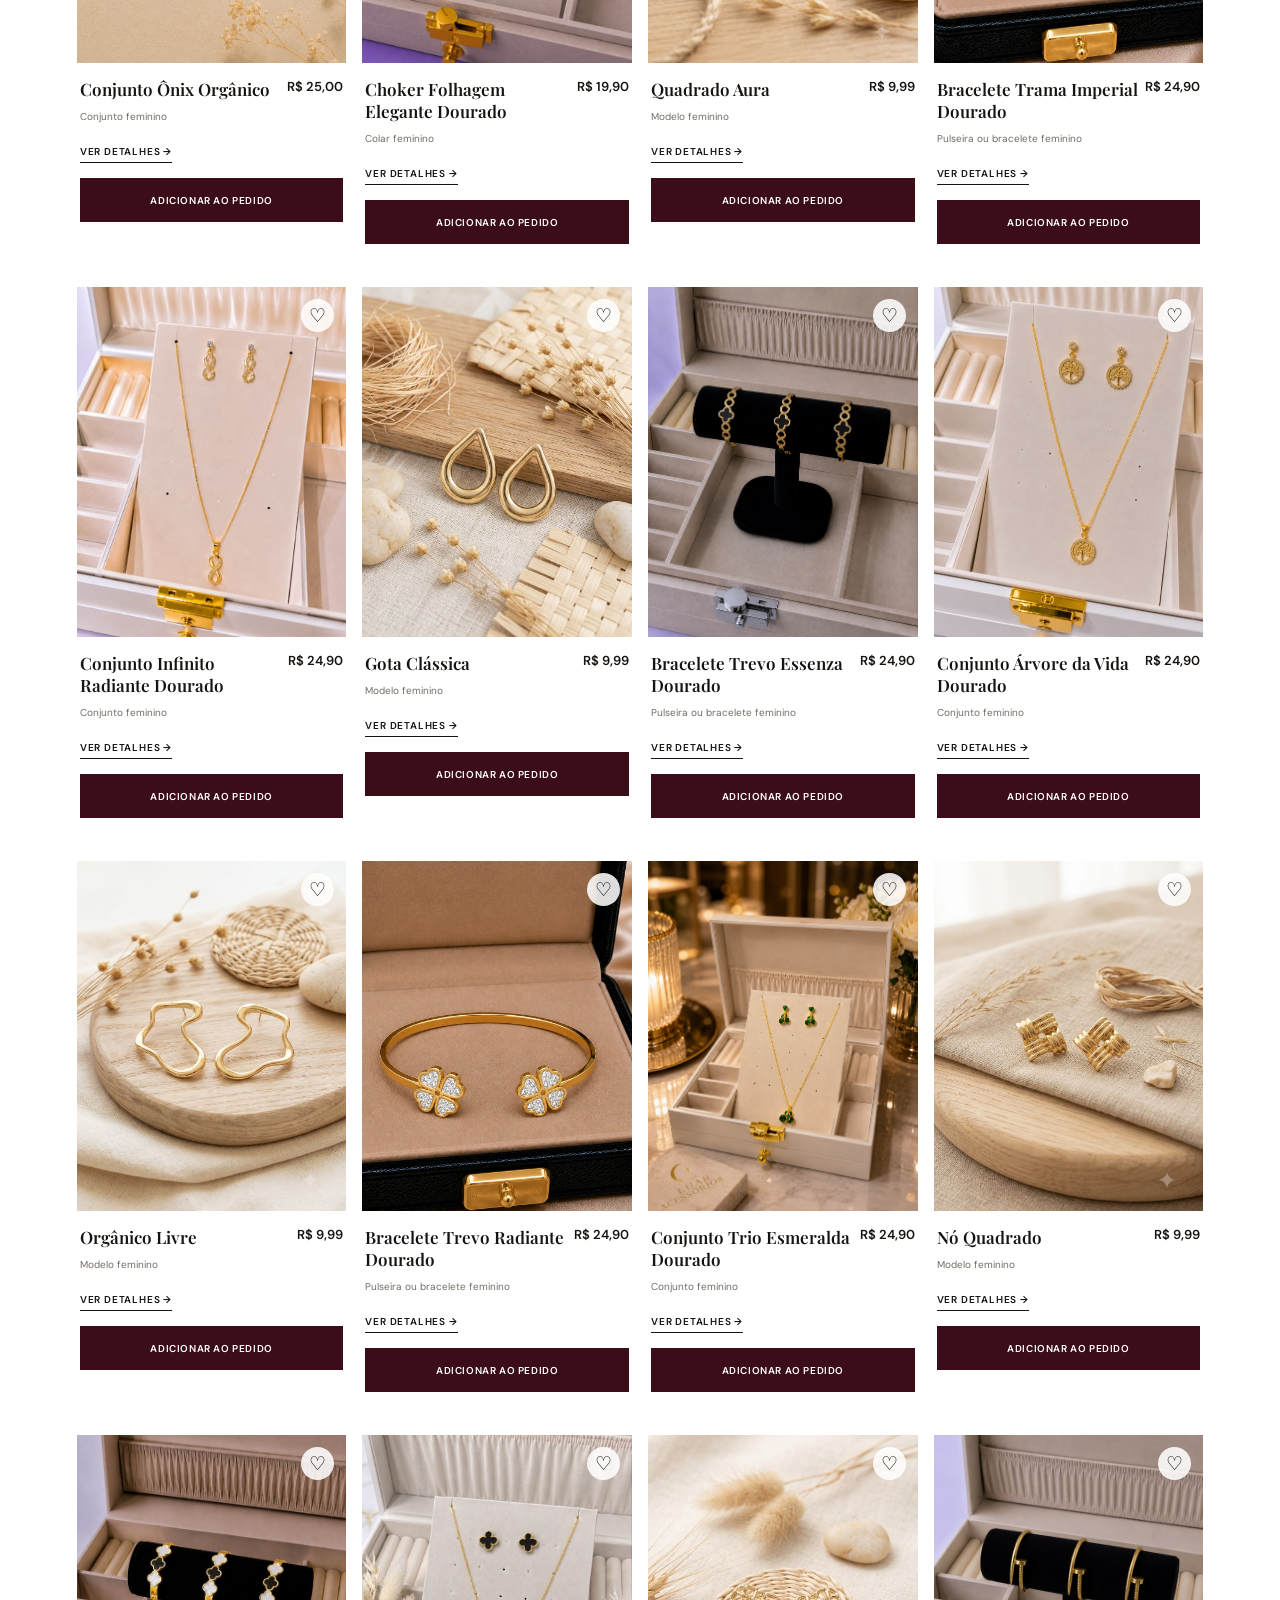
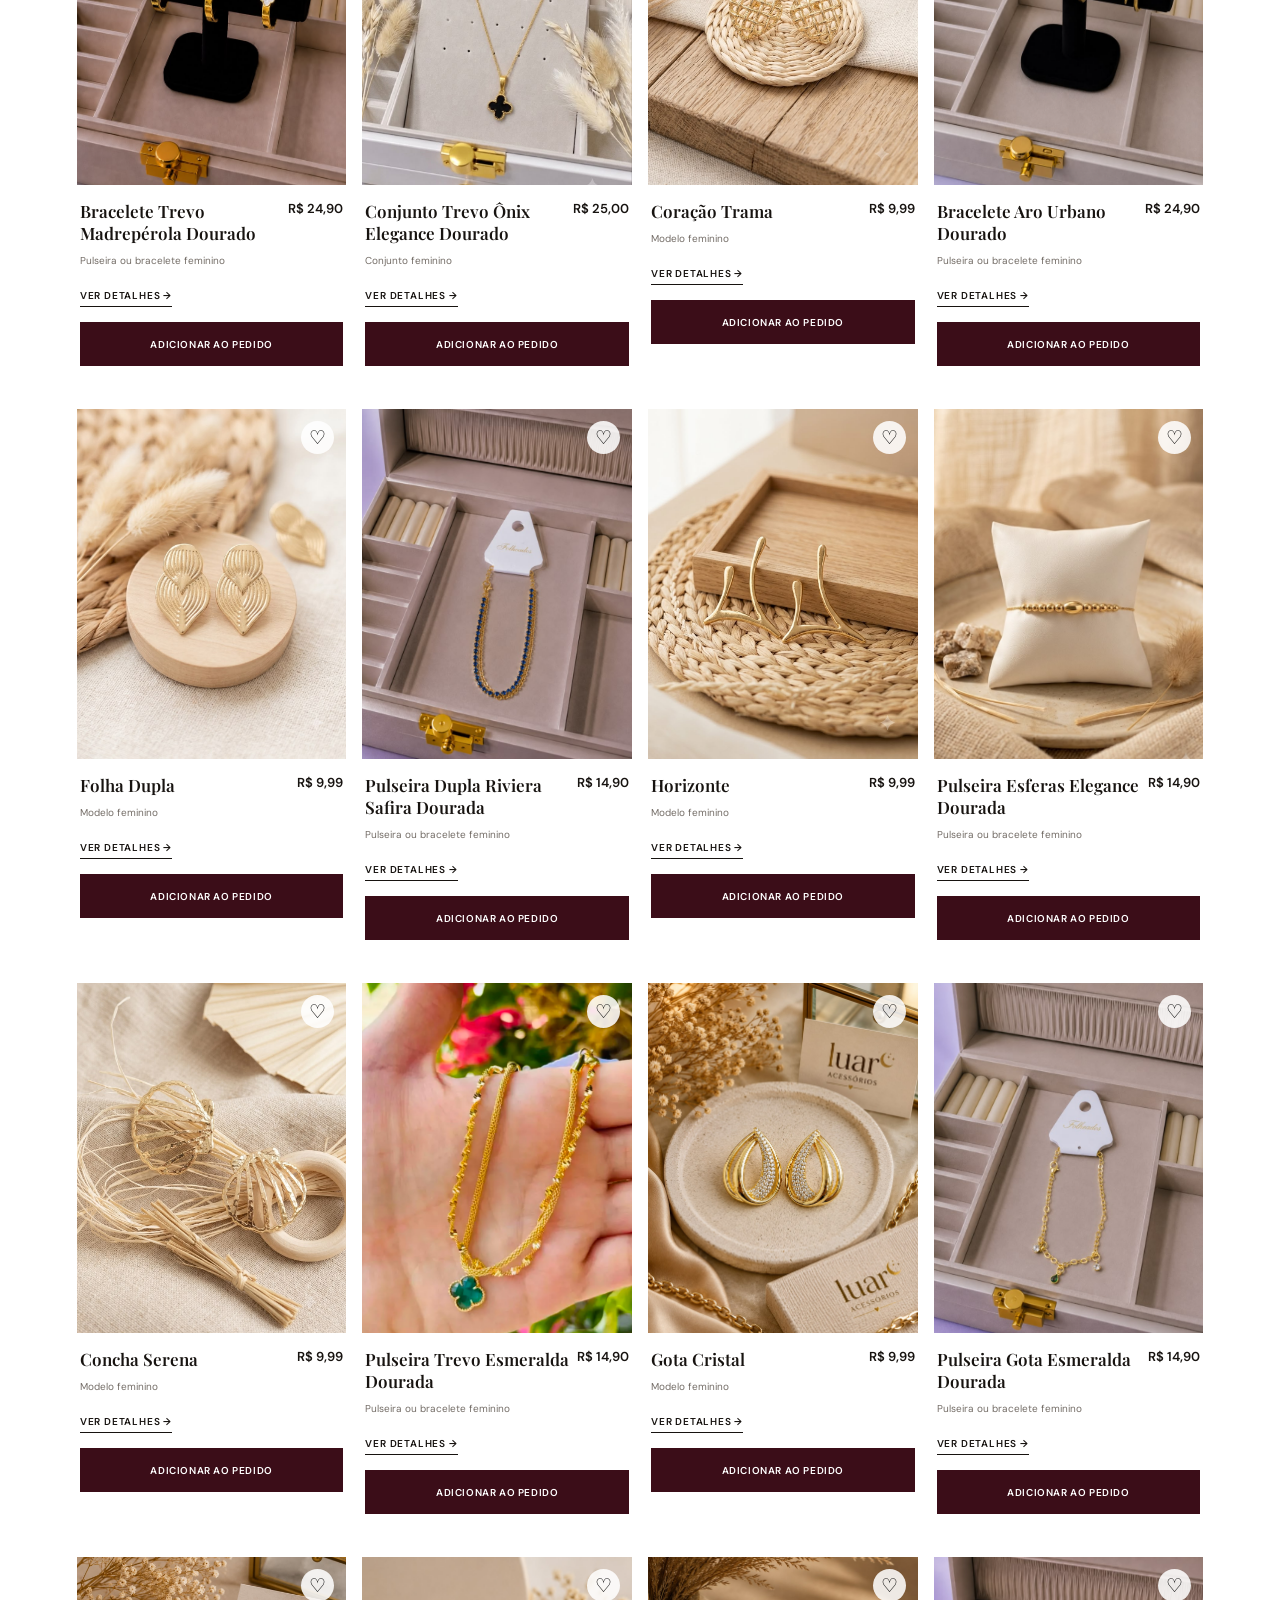
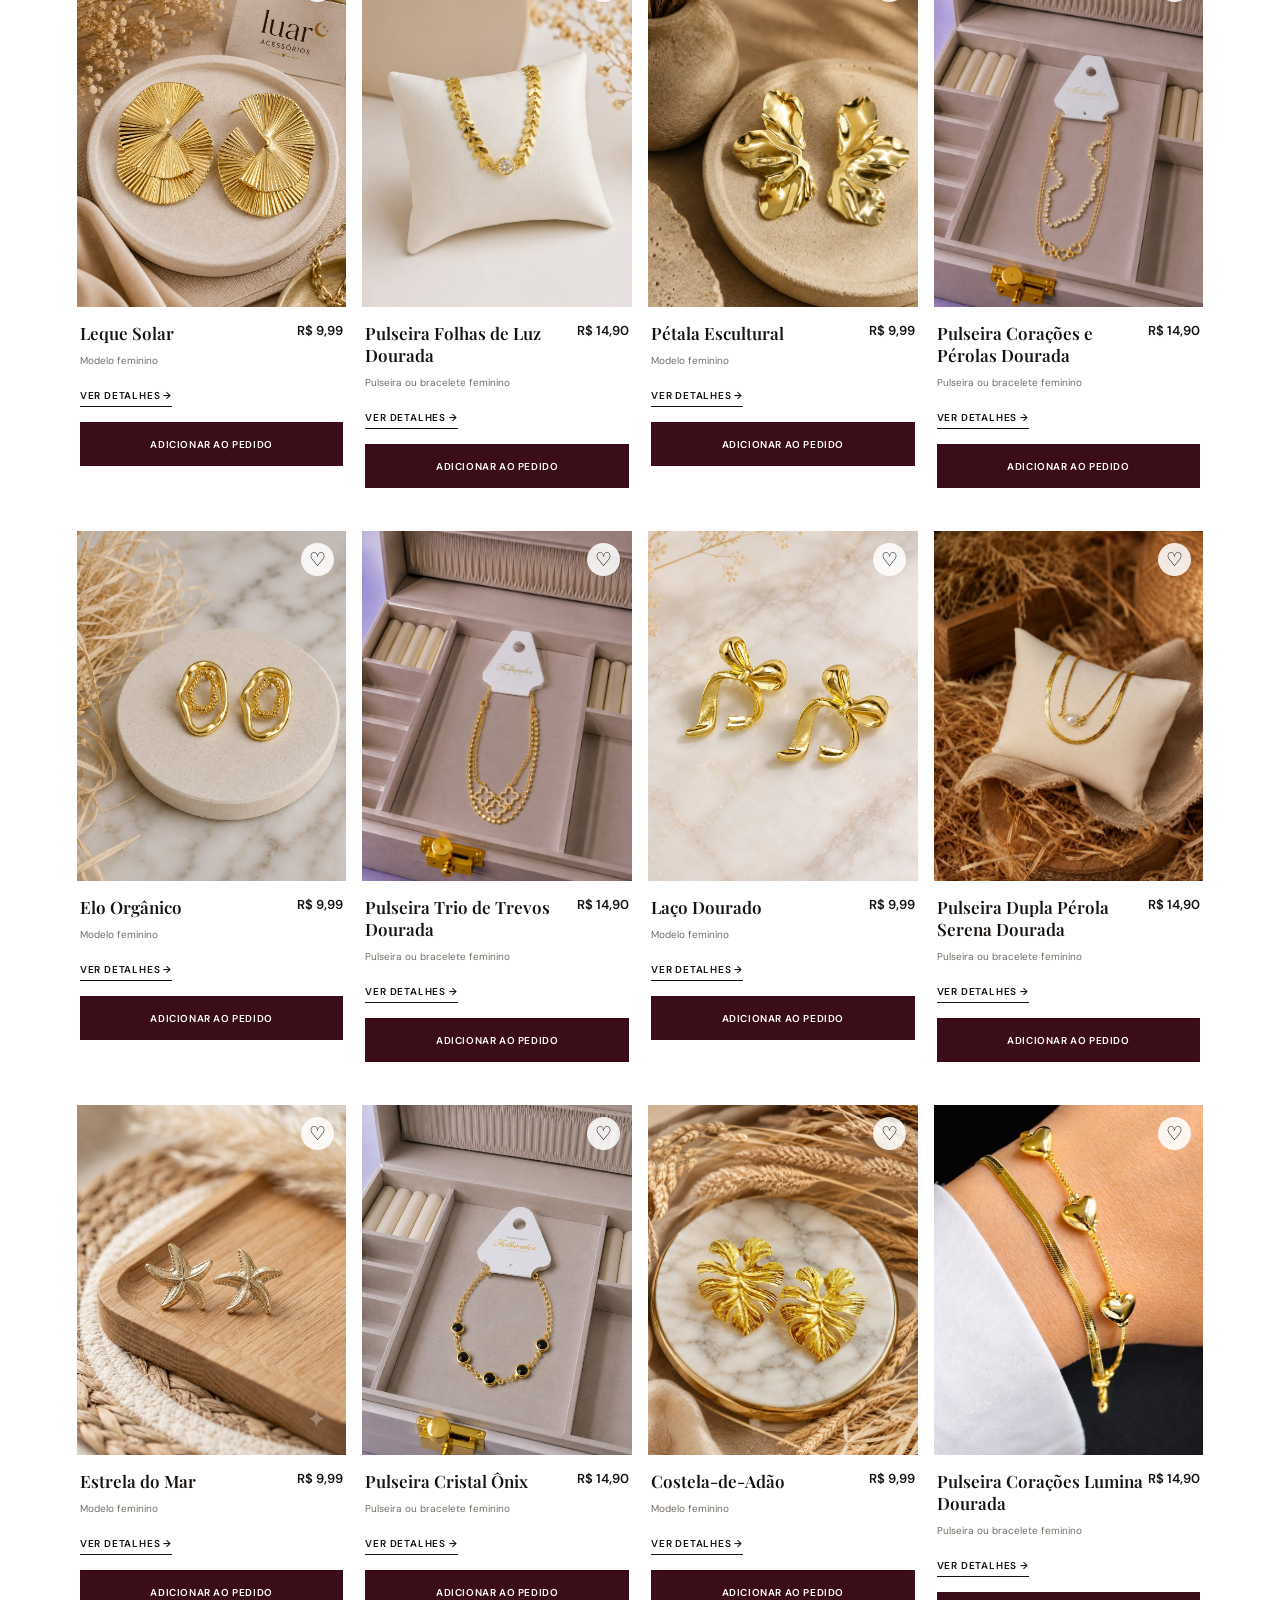
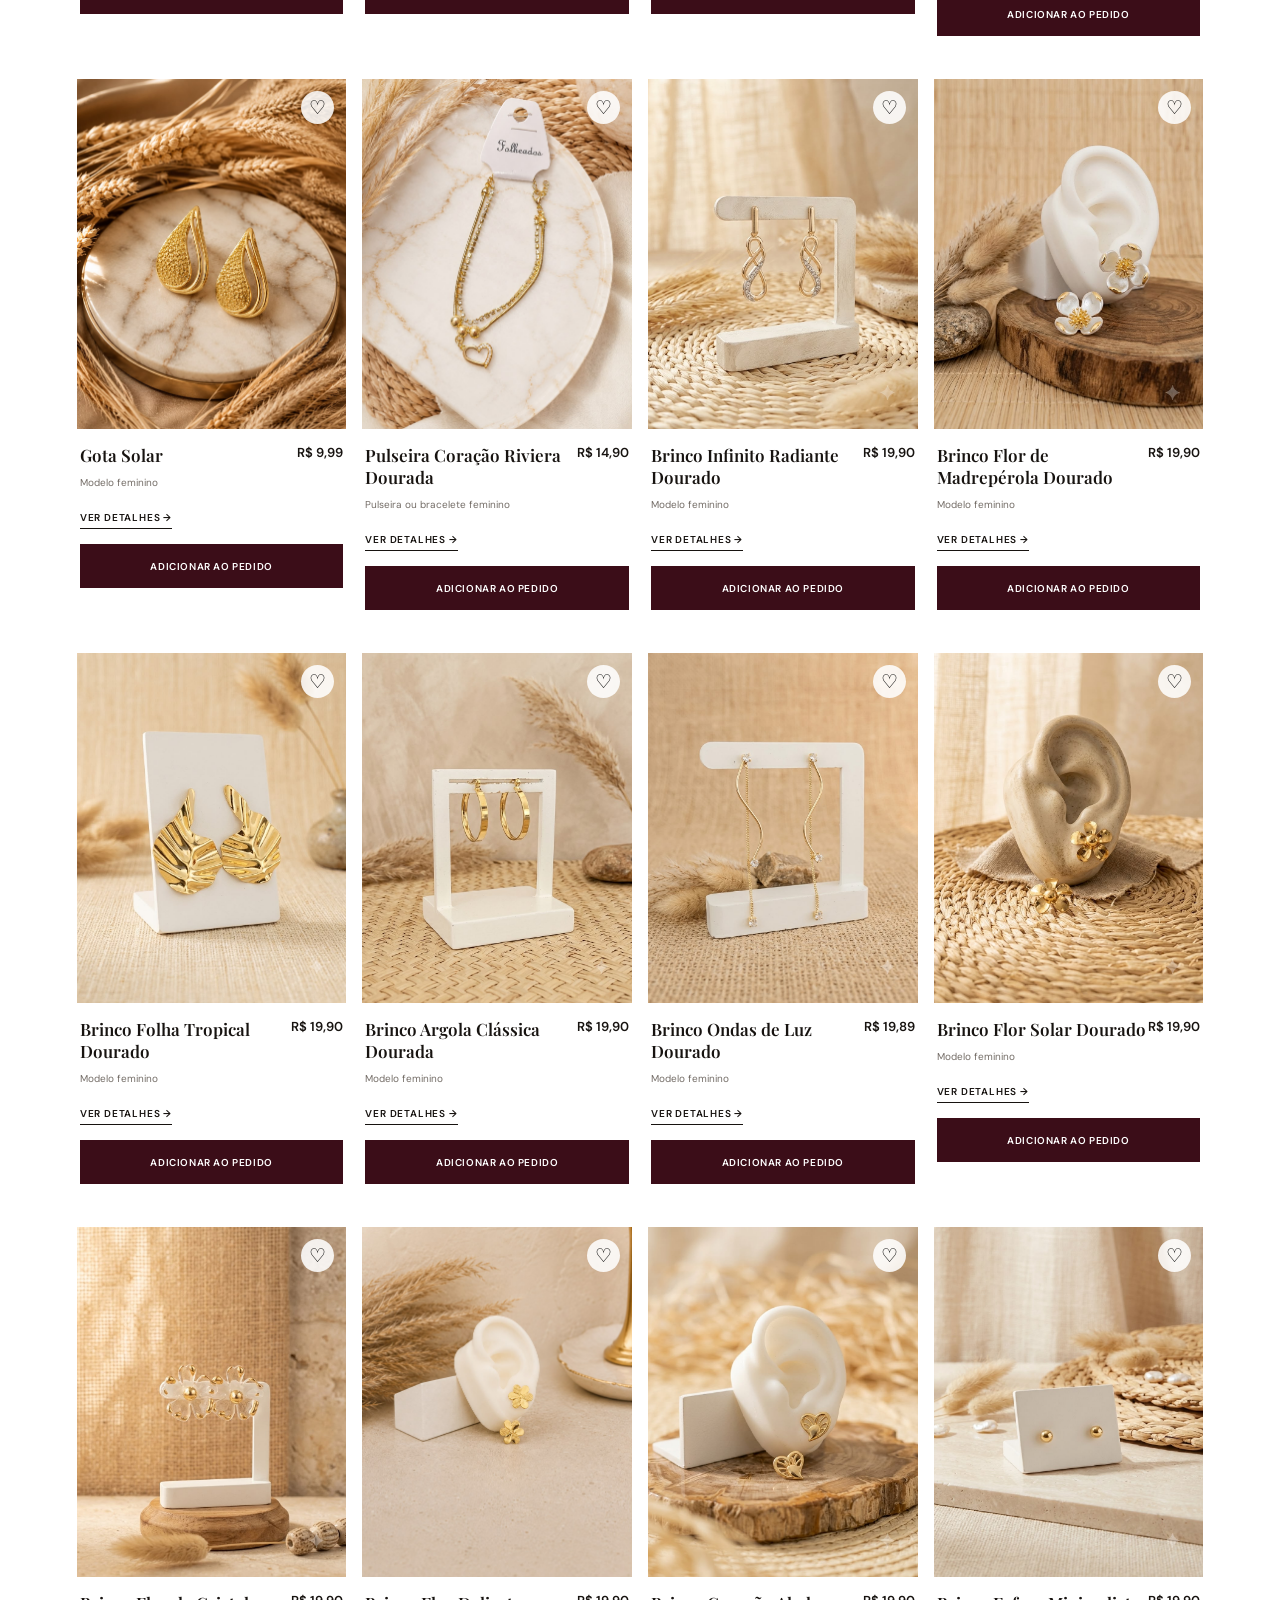
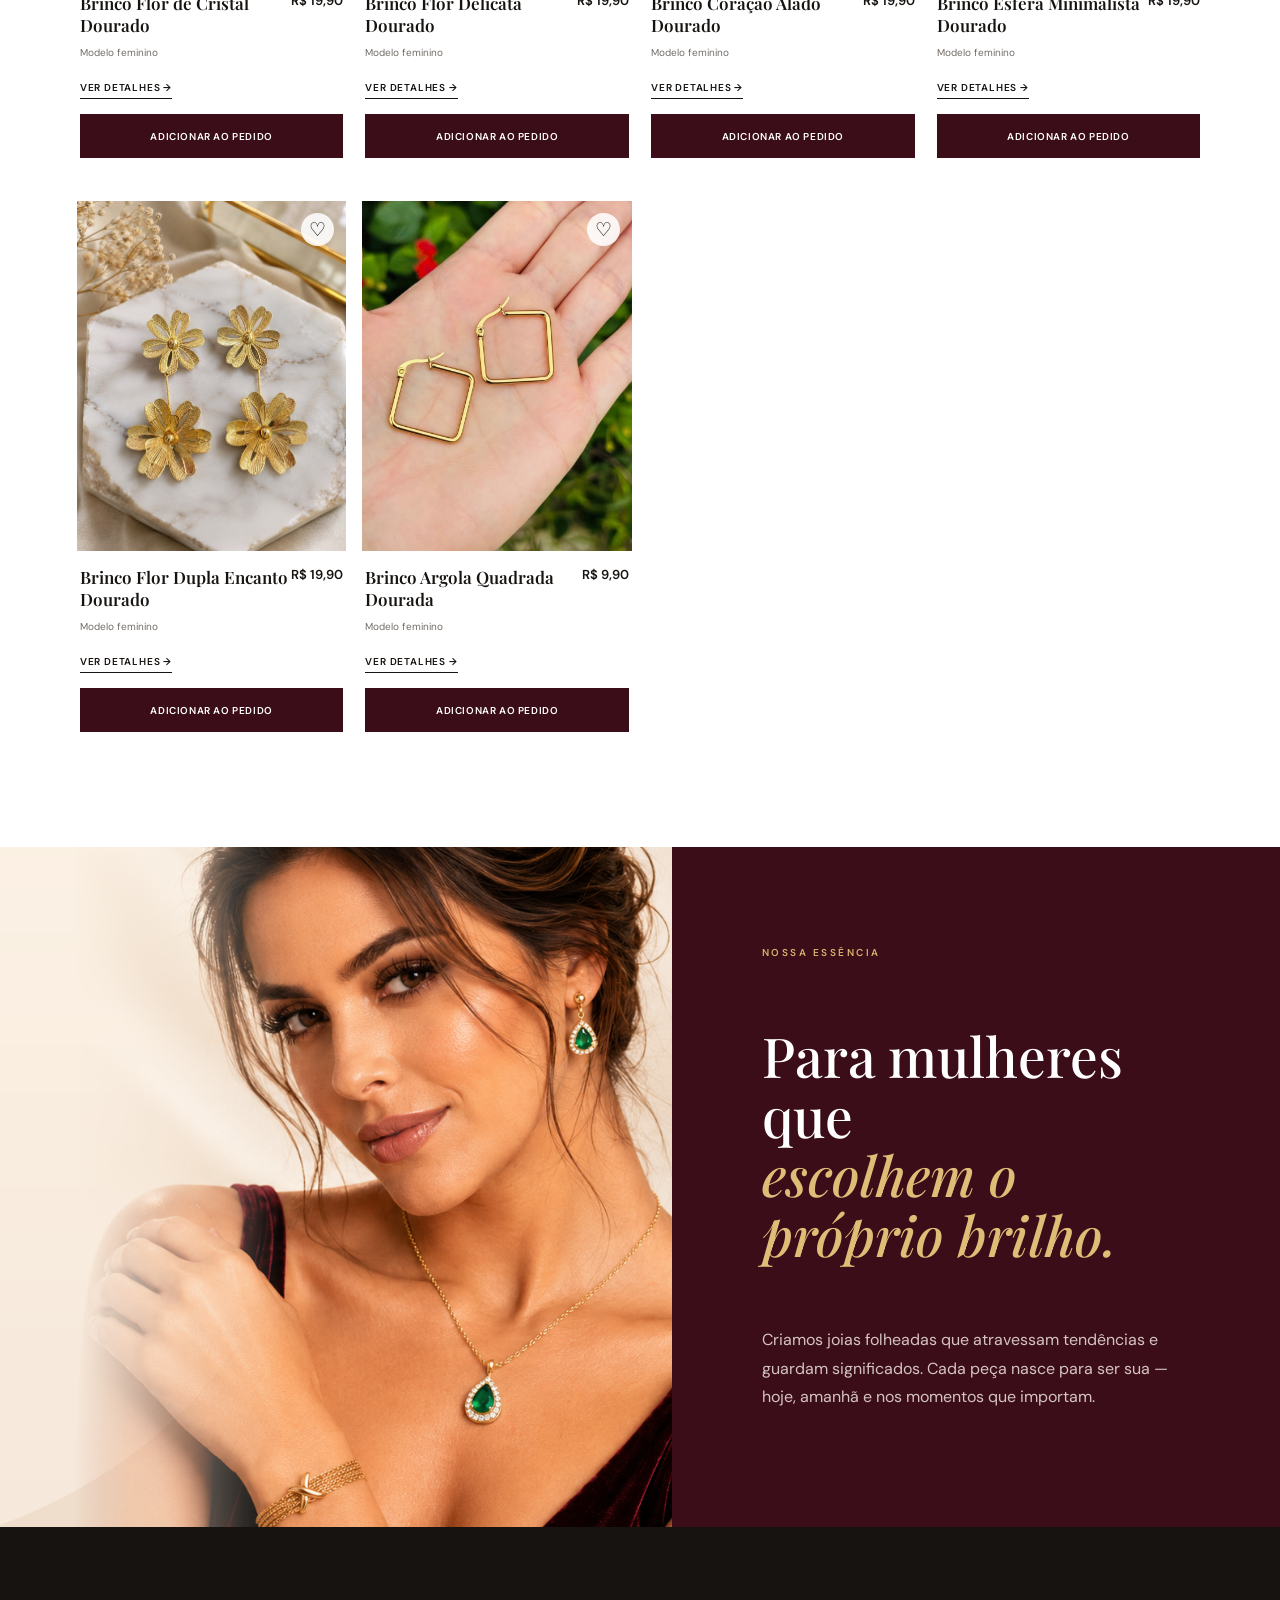
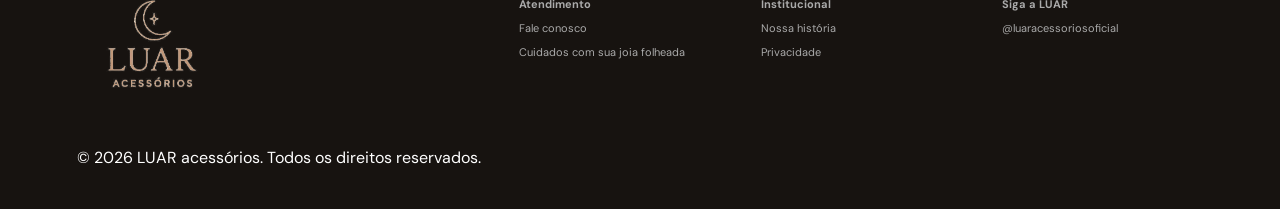
==== commit 2e19858c: "Atualiza catálogo, categorias e produtos dia 20/07" ====
--- a/index.html
+++ b/index.html
@@ -1,12 +1,11 @@
-<!doctype html><html lang="pt-BR"><head><meta charset="UTF-8"><meta name="viewport" content="width=device-width,initial-scale=1"><meta name="description" content="Catálogo de semijoias femininas LUAR Acessórios."><title>LUAR Acessórios — Catálogo de semijoias</title><link rel="preconnect" href="https://fonts.googleapis.com"><link rel="preconnect" href="https://fonts.gstatic.com" crossorigin><link href="https://fonts.googleapis.com/css2?family=DM+Sans:wght@400;500;600&family=Playfair+Display:ital,wght@0,500;0,600;1,500&display=swap" rel="stylesheet"><link rel="stylesheet" href="styles.css"><link rel="stylesheet" href="products.css"><link rel="stylesheet" href="responsive.css"><link rel="stylesheet" href="pedido.css?v=2"></head><body>
-<div class="announcement">CATÁLOGO DE SEMIJOIAS LUAR <span>•</span> Atendimento pelo WhatsApp</div>
-<header class="header"><a class="logo image-logo" href="#inicio" aria-label="LUAR acessórios"><img src="assets/logo-luar-acessorios.png" alt="LUAR acessórios"></a><nav id="mainNav"><a href="#produtos">Novidades</a><a href="#produtos" data-filter-link="colares">Colares</a><a href="#produtos" data-filter-link="brincos">Brincos</a><a href="#produtos" data-filter-link="pulseiras">Pulseiras e Braceletes</a><a href="#produtos" data-filter-link="conjuntos">Conjuntos</a><a href="#produtos" data-filter-link="aneis">Anéis</a><a href="#produtos" data-filter-link="relogios">Relógios</a></nav><div class="actions"><button class="icon search-toggle" aria-label="Buscar">⌕</button><button class="order-toggle" type="button" aria-label="Abrir pedido">◇<b class="cart-count">0</b></button><button class="menu" aria-label="Menu" aria-controls="mainNav" aria-expanded="false">☰</button></div></header>
+<!doctype html><html lang="pt-BR"><head><meta charset="UTF-8"><meta name="viewport" content="width=device-width,initial-scale=1"><meta name="description" content="Catálogo de joias folheadas femininas LUAR Acessórios."><title>LUAR Acessórios — Catálogo de Joias Folheadas</title><link rel="preconnect" href="https://fonts.googleapis.com"><link rel="preconnect" href="https://fonts.gstatic.com" crossorigin><link href="https://fonts.googleapis.com/css2?family=DM+Sans:wght@400;500;600&family=Playfair+Display:ital,wght@0,500;0,600;1,500&display=swap" rel="stylesheet"><link rel="stylesheet" href="styles.css"><link rel="stylesheet" href="products.css?v=4"><link rel="stylesheet" href="responsive.css?v=3"><link rel="stylesheet" href="pedido.css?v=3"></head><body>
+<div class="announcement">CATÁLOGO DE JOIAS FOLHEADAS LUAR <span>•</span> Atendimento pelo WhatsApp</div>
+<header class="header"><a class="logo image-logo" href="#inicio" aria-label="LUAR acessórios"><img src="assets/logo-luar-acessorios.png" alt="LUAR acessórios"></a><nav id="mainNav"><a href="#produtos" data-filter-link="colares">Colares</a><a href="#produtos" data-filter-link="brincos">Brincos</a><a href="#produtos" data-filter-link="pulseiras">Pulseiras e Braceletes</a><a href="#produtos" data-filter-link="conjuntos">Conjuntos</a><a href="#produtos" data-filter-link="aneis">Anéis</a><a href="#produtos" data-filter-link="relogios">Relógios</a></nav><div class="actions"><button class="icon search-toggle" aria-label="Buscar">⌕</button><button class="order-toggle" type="button" aria-label="Abrir pedido">◇<b class="cart-count">0</b></button><button class="menu" aria-label="Menu" aria-controls="mainNav" aria-expanded="false">☰</button></div></header>
 <div class="search-panel" aria-hidden="true"><label for="searchInput">O que você procura?</label><div><input id="searchInput" type="search" placeholder="Ex.: colar dourado"><button class="search-close">×</button></div></div>
-<main id="inicio"><section class="hero real-product-hero"><img src="assets/hero-luar-banner.png" alt="Mulher usando semijoias LUAR acessórios"><div class="shade"></div><div class="hero-copy reveal"><p class="eyebrow">CATÁLOGO DE SEMIJOIAS · LUAR</p><h1>O seu brilho<br><em>é assinatura.</em></h1><p>Semijoias delicadas para realçar sua beleza em todos os momentos.</p><a class="cta" href="#produtos">Ver catálogo <span>→</span></a></div></section>
+<main id="inicio"><section class="hero hero-carousel" aria-label="Banner principal"><div class="hero-slides"><figure class="hero-slide active" data-hero-slide><img src="assets/banner-luar-01.png" alt="LUAR Acessórios - Elegância que nasce da sua essência"></figure><figure class="hero-slide" data-hero-slide><img src="assets/banner-luar-02.png" alt="LUAR Acessórios - Descubra a coleção que traduz sua essência"></figure></div><button class="hero-control hero-prev" type="button" data-hero-prev aria-label="Banner anterior"><span aria-hidden="true">&lsaquo;</span></button><button class="hero-control hero-next" type="button" data-hero-next aria-label="Proximo banner"><span aria-hidden="true">&rsaquo;</span></button><div class="hero-dots" aria-label="Selecionar banner"><button class="active" type="button" data-hero-dot="0" aria-label="Mostrar banner 1" aria-current="true"></button><button type="button" data-hero-dot="1" aria-label="Mostrar banner 2" aria-current="false"></button></div></section>
 
 
-<section class="section products" id="produtos"><div class="heading reveal"><div><p class="eyebrow dark">CURADORIA LUAR</p><h2>Peças que viram <em>memória</em></h2></div><a href="#produtos" id="seeAll">Ver todas as peças →</a></div><div class="filters"><button class="filter active" data-filter="todos">Todos</button><button class="filter" data-filter="colares">Colares</button><button class="filter" data-filter="brincos">Brincos</button><button class="filter" data-filter="pulseiras">Pulseiras e Braceletes</button><button class="filter" data-filter="conjuntos">Conjuntos</button><button class="filter" data-filter="aneis">Anéis</button><button class="filter" data-filter="relogios">Relógios</button></div><div class="product-grid" id="productGrid"></div><p class="empty" hidden>Nenhuma semijoia encontrada.</p></section>
-<section class="editorial"><div class="editorial-img"><img src="assets/hero-luar-banner.png" alt="Mulher usando semijoias LUAR acessórios"></div><div class="editorial-copy reveal"><p class="eyebrow">NOSSA ESSÊNCIA</p><h2>Para mulheres que<br><em>escolhem o próprio brilho.</em></h2><p>Criamos semijoias que atravessam tendências e guardam significados. Cada peça nasce para ser sua — hoje, amanhã e nos momentos que importam.</p></div></section>
-<section class="newsletter" id="sobre"><p class="eyebrow dark">ENTRE PARA O UNIVERSO LUAR</p><h2>Novidades e inspirações<br><em>para realçar seu brilho.</em></h2><p>Cadastre-se para acompanhar as novidades do catálogo.</p><form id="newsletterForm"><input type="email" required placeholder="Seu melhor e-mail"><button>Quero receber novidades →</button></form><small>Ao se cadastrar, você concorda com nossa Política de Privacidade.</small></section></main>
-<footer><a class="logo image-logo" href="#inicio" aria-label="LUAR acessórios"><img src="assets/logo-luar-acessorios.png" alt="LUAR acessórios"></a><div><b>Atendimento</b><a href="https://wa.me/5511979716743" target="_blank" rel="noopener">Fale conosco</a><a href="#">Cuidados com sua semijoia</a></div><div><b>Institucional</b><a href="#">Nossa história</a><a href="#">Privacidade</a></div><div><b>Siga a LUAR</b><a href="https://www.instagram.com/____luaracessoriosoficial?utm_source=ig_web_button_share_sheet&amp;igsh=ZDNlZDc0MzIxNw==" target="_blank" rel="noopener">@luaracessoriosoficial</a></div><p class="copyright">© 2026 LUAR acessórios. Todos os direitos reservados.</p></footer>
-<div class="order-backdrop"></div><aside class="cart" id="orderCart" aria-hidden="true"><div class="cart-head"><div><p class="eyebrow dark">SEU PEDIDO</p><h2>Resumo <span class="order-title-count">(0)</span></h2></div><button class="cart-close order-close" type="button" aria-label="Fechar pedido">×</button></div><div class="cart-items order-items"></div><div class="cart-foot order-foot" hidden><div class="order-summary"><span>Total do pedido</span><b class="order-total">R$ 0,00</b></div><p>O pedido será enviado para o atendimento da LUAR.</p><a class="order-whatsapp" href="https://wa.me/5511979716743" target="_blank" rel="noopener">Enviar pedido pelo WhatsApp</a></div></aside><div class="toast"></div><script src="https://identity.netlify.com/v1/netlify-identity-widget.js"></script><script>if(window.netlifyIdentity){window.netlifyIdentity.on("init",user=>{if(!user){window.netlifyIdentity.on("login",()=>{document.location.href="/admin/"})}})}</script><script src="catalogo.js?v=11"></script><script src="script.js?v=10"></script><script src="pedido.js?v=5"></script></body></html>
+<section class="section products" id="produtos"><div class="heading reveal"><div><p class="eyebrow dark">CURADORIA LUAR</p><h2>Peças que viram <em>memória</em></h2></div><a href="#produtos" id="seeAll">Ver todas as peças →</a></div><div class="filters"><button class="filter active" data-filter="todos">Todos</button><button class="filter" data-filter="colares">Colares</button><button class="filter" data-filter="brincos">Brincos</button><button class="filter" data-filter="pulseiras">Pulseiras e Braceletes</button><button class="filter" data-filter="conjuntos">Conjuntos</button><button class="filter" data-filter="aneis">Anéis</button><button class="filter" data-filter="relogios">Relógios</button></div><div class="product-grid" id="productGrid"></div><p class="empty" hidden>Nenhuma joia folheada encontrada.</p></section>
+<section class="editorial"><div class="editorial-img"><img src="assets/hero-luar-banner.png" alt="Mulher usando joias folheadas LUAR acessórios"></div><div class="editorial-copy reveal"><p class="eyebrow">NOSSA ESSÊNCIA</p><h2>Para mulheres que<br><em>escolhem o próprio brilho.</em></h2><p>Criamos joias folheadas que atravessam tendências e guardam significados. Cada peça nasce para ser sua — hoje, amanhã e nos momentos que importam.</p></div></section></main>
+<footer><a class="logo image-logo" href="#inicio" aria-label="LUAR acessórios"><img src="assets/logo-luar-acessorios.png" alt="LUAR acessórios"></a><div><b>Atendimento</b><a href="https://wa.me/5511979716743" target="_blank" rel="noopener">Fale conosco</a><a href="#">Cuidados com sua joia folheada</a></div><div><b>Institucional</b><a href="#">Nossa história</a><a href="#">Privacidade</a></div><div><b>Siga a LUAR</b><a href="https://www.instagram.com/____luaracessoriosoficial?utm_source=ig_web_button_share_sheet&amp;igsh=ZDNlZDc0MzIxNw==" target="_blank" rel="noopener">@luaracessoriosoficial</a></div><p class="copyright">© 2026 LUAR acessórios. Todos os direitos reservados.</p></footer>
+<div class="order-backdrop"></div><aside class="cart" id="orderCart" aria-hidden="true"><div class="cart-head"><div><p class="eyebrow dark">SEU PEDIDO</p><h2>Resumo <span class="order-title-count">(0)</span></h2></div><button class="cart-close order-close" type="button" aria-label="Fechar pedido">×</button></div><div class="cart-items order-items"></div><div class="cart-foot order-foot" hidden><div class="order-summary"><span>Total do pedido</span><b class="order-total">R$ 0,00</b></div><p>O pedido será enviado para o atendimento da LUAR.</p><a class="order-whatsapp" href="https://wa.me/5511979716743" target="_blank" rel="noopener">Enviar pedido pelo WhatsApp</a></div></aside><div class="toast"></div><script src="https://identity.netlify.com/v1/netlify-identity-widget.js"></script><script>if(window.netlifyIdentity){window.netlifyIdentity.on("init",user=>{if(!user){window.netlifyIdentity.on("login",()=>{document.location.href="/admin/"})}})}</script><script src="catalogo.js?v=20"></script><script src="script.js?v=13"></script><script src="pedido.js?v=6"></script></body></html>
--- a/styles.css
+++ b/styles.css
@@ -1 +1 @@
-:root{--ink:#171310;--wine:#3b0d18;--gold:#c6a15b;--paper:#fbf9f5;--cream:#f5f0e8;--muted:#746d67;--line:#ddd5c9}*{box-sizing:border-box}html{scroll-behavior:smooth}body{margin:0;background:var(--paper);color:var(--ink);font-family:"DM Sans",sans-serif}a{color:inherit;text-decoration:none}button,input{font:inherit}.announcement{height:30px;background:var(--wine);color:#f8e8df;display:flex;justify-content:center;align-items:center;gap:12px;font-size:11px}.header{height:84px;padding:0 6vw;display:flex;align-items:center;justify-content:space-between;position:sticky;top:0;z-index:50;background:#fbf9f5f4;border-bottom:1px solid #17131015}.logo{font:600 30px/.8 "Playfair Display";letter-spacing:.12em;position:relative;padding-bottom:12px}.logo span{color:var(--gold)}.logo small{font:7px "DM Sans";letter-spacing:.4em;position:absolute;bottom:0;left:50%;transform:translateX(-50%)}nav{display:flex;gap:30px;font-size:11px;font-weight:600;text-transform:uppercase}.actions{display:flex}.icon,.menu{border:0;background:none;width:40px;height:40px;font-size:22px;position:relative}.cart-count{position:absolute;right:0;top:0;width:17px;height:17px;border-radius:50%;display:grid;place-items:center;background:var(--wine);color:white;font-size:9px}.menu{display:none}.search-panel{position:fixed;z-index:45;top:114px;width:100%;padding:25px 7vw;background:var(--paper);opacity:0;visibility:hidden;transform:translateY(-20px);transition:.3s}.search-panel.open{opacity:1;visibility:visible;transform:none}.search-panel div{display:flex;border-bottom:1px solid}.search-panel input{width:100%;border:0;background:none;padding:14px 0;font-size:24px}.search-panel button{border:0;background:none;font-size:30px}.hero{height:calc(100vh - 114px);min-height:620px;position:relative;background:#140807}.hero>img{width:100%;height:100%;object-fit:cover}.shade{position:absolute;inset:0;background:linear-gradient(90deg,#090504ea,#14070770 45%,transparent 75%)}.hero-copy{position:absolute;z-index:2;top:50%;left:7%;transform:translateY(-50%);color:white;max-width:600px}.eyebrow{font-size:10px;font-weight:600;letter-spacing:.25em;color:#d8b16e;margin:0 0 22px}.eyebrow.dark{color:#641a2a}.hero h1{font:500 clamp(52px,6.3vw,92px)/.98 "Playfair Display";margin:0 0 28px}.hero h1 em,h2 em{font-weight:500;color:#e0bd77}.hero-copy>p:not(.eyebrow){font-size:16px;line-height:1.7;color:#ded7d0;max-width:500px}.cta{display:inline-flex;gap:30px;padding:18px 24px;margin-top:16px;background:linear-gradient(90deg,#9d672f,#c99d58);font-size:11px;text-transform:uppercase;font-weight:600}.benefits{display:grid;grid-template-columns:repeat(4,1fr);padding:22px 6vw;background:var(--cream)}.benefits>div{display:flex;align-items:center;justify-content:center;gap:14px}.benefits i{color:var(--gold);font:23px serif}.benefits p{margin:0}.benefits b{display:block;font:600 14px "Playfair Display"}.benefits small{font-size:10px;color:var(--muted)}.section{padding:100px 6vw}.heading{display:flex;justify-content:space-between;align-items:end;margin-bottom:45px}.heading h2,.newsletter h2{font:500 clamp(38px,4vw,58px)/1.05 "Playfair Display";margin:0}.heading h2 em,.newsletter h2 em{color:#641a2a}.heading>p{max-width:300px;color:var(--muted)}.category-grid,.product-grid{display:grid;grid-template-columns:repeat(4,1fr);gap:16px}.category{height:390px;position:relative;background-image:linear-gradient(0deg,#1c0d08d0,transparent 60%);background-size:200% 200%;color:white;padding:22px;display:flex;flex-direction:column;justify-content:space-between;transition:.3s}.category:hover{transform:translateY(-7px)}.necklace{background-position:0 0}.earrings{background-position:100% 0}.watch{background-position:0 100%}.ring{background-position:100% 100%}.category h3{font:500 32px "Playfair Display";margin:0}.category p{font-size:11px}.category>b{position:absolute;right:20px;bottom:28px;font-size:24px}.products{background:white;padding-top:80px}.filters{display:flex;gap:8px;margin-bottom:28px}.filter{padding:10px 17px;border:1px solid var(--line);background:none;border-radius:30px;font-size:11px;text-transform:uppercase}.filter.active{background:var(--wine);color:white}.product-grid{gap:28px 16px}.product-image{height:350px;position:relative;background:#f1ece5}.badge{position:absolute;top:12px;left:12px;background:var(--wine);color:white;padding:6px 9px;font-size:8px}.favorite{position:absolute;right:12px;top:12px;width:33px;height:33px;border:0;border-radius:50%;background:#fffd;font-size:19px}.add-cart{position:absolute;left:12px;right:12px;bottom:12px;border:0;background:#171310ef;color:white;padding:13px;transform:translateY(60px);transition:.3s}.product-card:hover .add-cart{transform:none}.product-info{padding:15px 3px}.product-info>div{display:flex;justify-content:space-between}.product-info h3{font:600 17px "Playfair Display";margin:0}.product-info p,.installments{font-size:10px;color:var(--muted)}.price{font-size:13px;font-weight:600}.editorial{min-height:680px;background:var(--wine);display:grid;grid-template-columns:1.05fr .95fr;color:white}.editorial-img{overflow:hidden}.editorial-img img{width:100%;height:100%;object-fit:cover;object-position:75%;transform:scale(1.12)}.editorial-copy{padding:80px 7vw;display:flex;flex-direction:column;justify-content:center}.editorial-copy h2{font:500 clamp(40px,4.3vw,64px)/1.08 "Playfair Display"}.editorial-copy>p:not(.eyebrow){color:#d5c4c1;line-height:1.8}.newsletter{text-align:center;padding:100px 20px;background:var(--cream)}.newsletter form{max-width:600px;margin:30px auto 10px;display:flex;border-bottom:1px solid}.newsletter input{flex:1;border:0;background:none;padding:15px}.newsletter button{border:0;background:none;font-size:10px;text-transform:uppercase}.newsletter small{font-size:8px;color:var(--muted)}footer{padding:70px 6vw 25px;background:var(--ink);color:white;display:grid;grid-template-columns:2fr repeat(3,1fr);gap:40px}footer div{display:flex;flex-direction:column;gap:10px;font-size:11px;color:#aaa}.copyright{grid-column:1/-1}.backdrop{position:fixed;z-index:80;inset:0;background:#0008;opacity:0;pointer-events:none}.backdrop.open{opacity:1;pointer-events:auto}.cart{position:fixed;z-index:90;right:0;top:0;width:min(440px,100%);height:100%;background:var(--paper);transform:translateX(100%);transition:.35s;display:flex;flex-direction:column}.cart.open{transform:none}.cart-head{display:flex;justify-content:space-between;padding:30px;border-bottom:1px solid var(--line)}.cart-head h2{font:28px "Playfair Display";margin:0}.cart-close{border:0;background:none;font-size:30px}.cart-items{padding:25px;overflow:auto;flex:1}.cart-empty{text-align:center;padding-top:20vh}.cart-line{display:grid;grid-template-columns:82px 1fr auto;gap:15px;padding:15px 0;border-bottom:1px solid var(--line)}.cart-thumb{height:90px;background:#f1ece5}.remove{border:0;background:none}.cart-foot{padding:25px;border-top:1px solid}.cart-foot>div{display:flex;justify-content:space-between}.cart-foot button{width:100%;padding:16px;border:0;background:var(--wine);color:white}.toast{position:fixed;z-index:100;left:50%;bottom:25px;transform:translate(-50%,30px);background:var(--ink);color:white;padding:13px 20px;opacity:0}.toast.show{opacity:1;transform:translate(-50%,0)}.reveal{opacity:0;transform:translateY(18px);transition:.7s}.reveal.visible{opacity:1;transform:none}@media(max-width:900px){nav{display:none}.menu{display:inline}.benefits,.category-grid,.product-grid{grid-template-columns:1fr 1fr}.editorial{grid-template-columns:1fr}.editorial-img{height:500px}footer{grid-template-columns:1fr 1fr}}@media(max-width:600px){.announcement{height:38px;font-size:8px;text-align:center}.header{height:70px;padding:0 16px}.logo{font-size:25px}.search-toggle{display:none}.hero{height:calc(100svh - 108px)}.hero>img{object-position:64%}.hero-copy{left:24px;right:24px;top:57%}.hero h1{font-size:50px}.hero-copy>p:not(.eyebrow){font-size:13px}.benefits{padding:15px 8px}.benefits>div{justify-content:flex-start}.benefits b{font-size:12px}.benefits small{font-size:8px}.section{padding:70px 18px}.heading{display:block}.heading h2{font-size:39px}.category-grid{gap:8px}.category{height:250px;padding:13px}.category h3{font-size:23px}.product-grid{gap:20px 8px}.product-image{height:230px}.product-info>div{display:block}.product-info h3{font-size:14px}.add-cart{transform:none;padding:10px}.editorial-img{height:420px}.editorial-copy{padding:70px 25px}.newsletter form{display:block;border:0}.newsletter input{width:100%;border-bottom:1px solid}.newsletter button{width:100%;padding:15px;background:var(--wine);color:white}footer{padding:60px 25px}}+﻿:root{--ink:#171310;--wine:#3b0d18;--gold:#c6a15b;--paper:#fbf9f5;--cream:#f5f0e8;--muted:#746d67;--line:#ddd5c9}*{box-sizing:border-box}html{scroll-behavior:smooth}body{margin:0;background:var(--paper);color:var(--ink);font-family:"DM Sans",sans-serif}a{color:inherit;text-decoration:none}button,input{font:inherit}.announcement{height:30px;background:var(--wine);color:#f8e8df;display:flex;justify-content:center;align-items:center;gap:12px;font-size:11px}.header{height:84px;padding:0 6vw;display:flex;align-items:center;justify-content:space-between;position:sticky;top:0;z-index:50;background:#fbf9f5f4;border-bottom:1px solid #17131015}.logo{font:600 30px/.8 "Playfair Display";letter-spacing:.12em;position:relative;padding-bottom:12px}.logo span{color:var(--gold)}.logo small{font:7px "DM Sans";letter-spacing:.4em;position:absolute;bottom:0;left:50%;transform:translateX(-50%)}nav{display:flex;gap:30px;font-size:11px;font-weight:600;text-transform:uppercase}.actions{display:flex}.icon,.menu{border:0;background:none;width:40px;height:40px;font-size:22px;position:relative}.cart-count{position:absolute;right:0;top:0;width:17px;height:17px;border-radius:50%;display:grid;place-items:center;background:var(--wine);color:white;font-size:9px}.menu{display:none}.search-panel{position:fixed;z-index:45;top:114px;width:100%;padding:25px 7vw;background:var(--paper);opacity:0;visibility:hidden;transform:translateY(-20px);transition:.3s}.search-panel.open{opacity:1;visibility:visible;transform:none}.search-panel div{display:flex;border-bottom:1px solid}.search-panel input{width:100%;border:0;background:none;padding:14px 0;font-size:24px}.search-panel button{border:0;background:none;font-size:30px}.hero{height:calc(100vh - 114px);min-height:620px;position:relative;background:#140807}.hero>img{width:100%;height:100%;object-fit:cover}.shade{position:absolute;inset:0;background:linear-gradient(90deg,#090504ea,#14070770 45%,transparent 75%)}.hero-copy{position:absolute;z-index:2;top:50%;left:7%;transform:translateY(-50%);color:white;max-width:600px}.eyebrow{font-size:10px;font-weight:600;letter-spacing:.25em;color:#d8b16e;margin:0 0 22px}.eyebrow.dark{color:#641a2a}.hero h1{font:500 clamp(52px,6.3vw,92px)/.98 "Playfair Display";margin:0 0 28px}.hero h1 em,h2 em{font-weight:500;color:#e0bd77}.hero-copy>p:not(.eyebrow){font-size:16px;line-height:1.7;color:#ded7d0;max-width:500px}.cta{display:inline-flex;gap:30px;padding:18px 24px;margin-top:16px;background:linear-gradient(90deg,#9d672f,#c99d58);font-size:11px;text-transform:uppercase;font-weight:600}.benefits{display:grid;grid-template-columns:repeat(4,1fr);padding:22px 6vw;background:var(--cream)}.benefits>div{display:flex;align-items:center;justify-content:center;gap:14px}.benefits i{color:var(--gold);font:23px serif}.benefits p{margin:0}.benefits b{display:block;font:600 14px "Playfair Display"}.benefits small{font-size:10px;color:var(--muted)}.section{padding:100px 6vw}.heading{display:flex;justify-content:space-between;align-items:end;margin-bottom:45px}.heading h2{font:500 clamp(38px,4vw,58px)/1.05 "Playfair Display";margin:0}.heading h2 em{color:#641a2a}.heading>p{max-width:300px;color:var(--muted)}.category-grid,.product-grid{display:grid;grid-template-columns:repeat(4,1fr);gap:16px}.category{height:390px;position:relative;background-image:linear-gradient(0deg,#1c0d08d0,transparent 60%);background-size:200% 200%;color:white;padding:22px;display:flex;flex-direction:column;justify-content:space-between;transition:.3s}.category:hover{transform:translateY(-7px)}.necklace{background-position:0 0}.earrings{background-position:100% 0}.watch{background-position:0 100%}.ring{background-position:100% 100%}.category h3{font:500 32px "Playfair Display";margin:0}.category p{font-size:11px}.category>b{position:absolute;right:20px;bottom:28px;font-size:24px}.products{background:white;padding-top:80px}.filters{display:flex;gap:8px;margin-bottom:28px}.filter{padding:10px 17px;border:1px solid var(--line);background:none;border-radius:30px;font-size:11px;text-transform:uppercase}.filter.active{background:var(--wine);color:white}.product-grid{gap:28px 16px}.product-image{height:350px;position:relative;background:#f1ece5}.badge{position:absolute;top:12px;left:12px;background:var(--wine);color:white;padding:6px 9px;font-size:8px}.favorite{position:absolute;right:12px;top:12px;width:33px;height:33px;border:0;border-radius:50%;background:#fffd;font-size:19px}.add-cart{position:absolute;left:12px;right:12px;bottom:12px;border:0;background:#171310ef;color:white;padding:13px;transform:translateY(60px);transition:.3s}.product-card:hover .add-cart{transform:none}.product-info{padding:15px 3px}.product-info>div{display:flex;justify-content:space-between}.product-info h3{font:600 17px "Playfair Display";margin:0}.product-info p,.installments{font-size:10px;color:var(--muted)}.price{font-size:13px;font-weight:600}.editorial{min-height:680px;background:var(--wine);display:grid;grid-template-columns:1.05fr .95fr;color:white}.editorial-img{overflow:hidden}.editorial-img img{width:100%;height:100%;object-fit:cover;object-position:75%;transform:scale(1.12)}.editorial-copy{padding:80px 7vw;display:flex;flex-direction:column;justify-content:center}.editorial-copy h2{font:500 clamp(40px,4.3vw,64px)/1.08 "Playfair Display"}.editorial-copy>p:not(.eyebrow){color:#d5c4c1;line-height:1.8}footer{padding:70px 6vw 25px;background:var(--ink);color:white;display:grid;grid-template-columns:2fr repeat(3,1fr);gap:40px}footer div{display:flex;flex-direction:column;gap:10px;font-size:11px;color:#aaa}.copyright{grid-column:1/-1}.backdrop{position:fixed;z-index:80;inset:0;background:#0008;opacity:0;pointer-events:none}.backdrop.open{opacity:1;pointer-events:auto}.cart{position:fixed;z-index:90;right:0;top:0;width:min(440px,100%);height:100%;background:var(--paper);transform:translateX(100%);transition:.35s;display:flex;flex-direction:column}.cart.open{transform:none}.cart-head{display:flex;justify-content:space-between;padding:30px;border-bottom:1px solid var(--line)}.cart-head h2{font:28px "Playfair Display";margin:0}.cart-close{border:0;background:none;font-size:30px}.cart-items{padding:25px;overflow:auto;flex:1}.cart-empty{text-align:center;padding-top:20vh}.cart-line{display:grid;grid-template-columns:82px 1fr auto;gap:15px;padding:15px 0;border-bottom:1px solid var(--line)}.cart-thumb{height:90px;background:#f1ece5}.remove{border:0;background:none}.cart-foot{padding:25px;border-top:1px solid}.cart-foot>div{display:flex;justify-content:space-between}.cart-foot button{width:100%;padding:16px;border:0;background:var(--wine);color:white}.toast{position:fixed;z-index:100;left:50%;bottom:25px;transform:translate(-50%,30px);background:var(--ink);color:white;padding:13px 20px;opacity:0}.toast.show{opacity:1;transform:translate(-50%,0)}.reveal{opacity:0;transform:translateY(18px);transition:.7s}.reveal.visible{opacity:1;transform:none}@media(max-width:900px){nav{display:none}.menu{display:inline}.benefits,.category-grid,.product-grid{grid-template-columns:1fr 1fr}.editorial{grid-template-columns:1fr}.editorial-img{height:500px}footer{grid-template-columns:1fr 1fr}}@media(max-width:600px){.announcement{height:38px;font-size:8px;text-align:center}.header{height:70px;padding:0 16px}.logo{font-size:25px}.search-toggle{display:none}.hero{height:calc(100svh - 108px)}.hero>img{object-position:64%}.hero-copy{left:24px;right:24px;top:57%}.hero h1{font-size:50px}.hero-copy>p:not(.eyebrow){font-size:13px}.benefits{padding:15px 8px}.benefits>div{justify-content:flex-start}.benefits b{font-size:12px}.benefits small{font-size:8px}.section{padding:70px 18px}.heading{display:block}.heading h2{font-size:39px}.category-grid{gap:8px}.category{height:250px;padding:13px}.category h3{font-size:23px}.product-grid{gap:20px 8px}.product-image{height:230px}.product-info>div{display:block}.product-info h3{font-size:14px}.add-cart{transform:none;padding:10px}.editorial-img{height:420px}.editorial-copy{padding:70px 25px}footer{padding:60px 25px}}
--- a/products.css
+++ b/products.css
@@ -1,7 +1,19 @@
 .product-card { position: relative; }
 .product-image { display: block; overflow: hidden; background: #f1ece5; }
 .product-image img { width: 100%; height: 100%; object-fit: cover; display: block; transition: transform .45s ease; }
+.product-card[data-product-id="infantil-laco-encantado-dourado"] .product-image img,
+.product-card[data-product-id="infantil-ursinho-carinho-dourado"] .product-image img,
+.product-card[data-product-id="infantil-gota-rose-dourado"] .product-image img {
+  object-fit: contain;
+  object-position: center center;
+  background: #f7efe8;
+}
 .product-card:hover .product-image img { transform: scale(1.025); }
+.product-card[data-product-id="infantil-laco-encantado-dourado"]:hover .product-image img,
+.product-card[data-product-id="infantil-ursinho-carinho-dourado"]:hover .product-image img,
+.product-card[data-product-id="infantil-gota-rose-dourado"]:hover .product-image img {
+  transform: none;
+}
 .product-card .favorite { z-index: 3; }
 .product-link { display: inline-block; margin-top: 12px; padding-bottom: 4px; border-bottom: 1px solid; font-size: 10px; font-weight: 600; letter-spacing: .08em; text-transform: uppercase; }
 .whatsapp-card { display: flex; align-items: center; justify-content: center; min-height: 44px; margin-top: 15px; padding: 12px 14px; background: var(--wine); color: white; font-size: 10px; font-weight: 600; letter-spacing: .06em; text-align: center; text-transform: uppercase; }
@@ -22,6 +34,14 @@
 .product-features li { padding: 6px 0; font-size: 12px; }
 .product-features li::before { content: "◇"; margin-right: 10px; color: var(--gold); }
 .consult-price { margin: 27px 0 15px; font: 500 24px "Playfair Display", serif; }
+.size-selector { margin: 18px 0 4px; padding: 0; border: 0; }
+.size-selector legend { margin-bottom: 10px; color: var(--muted); font-size: 10px; font-weight: 600; letter-spacing: .08em; text-transform: uppercase; }
+.size-selector div { display: flex; flex-wrap: wrap; gap: 8px; }
+.size-selector label { cursor: pointer; }
+.size-selector input { position: absolute; opacity: 0; pointer-events: none; }
+.size-selector span { display: grid; place-items: center; min-width: 42px; height: 38px; border: 1px solid var(--line); background: #fff; font-size: 12px; font-weight: 600; }
+.size-selector input:checked + span { border-color: var(--wine); background: var(--wine); color: #fff; }
+.size-selector input:focus-visible + span { outline: 2px solid var(--gold); outline-offset: 2px; }
 .whatsapp-button { display: flex; justify-content: space-between; padding: 18px 20px; background: var(--wine); color: white; font-size: 11px; font-weight: 600; letter-spacing: .09em; text-transform: uppercase; }
 .reservation-note { margin-top: 13px; color: var(--muted); font-size: 10px; text-align: center; }
 .product-footer { padding: 28px 5vw; background: var(--ink); color: #aaa; text-align: center; font-size: 10px; }
--- a/responsive.css
+++ b/responsive.css
@@ -1,7 +1,96 @@
 /* Ajustes responsivos sem alterar a identidade visual */
 body { overflow-x: hidden; }
 img { max-width: 100%; }
-.cta, .whatsapp-button, .newsletter button { min-height: 44px; }
+.cta, .whatsapp-button { min-height: 44px; }
+
+.hero-carousel {
+  height: auto;
+  min-height: 0;
+  aspect-ratio: 2048 / 850;
+  background: #f7ead9;
+  overflow: hidden;
+}
+
+.hero-slides,
+.hero-slide {
+  position: absolute;
+  inset: 0;
+}
+
+.hero-slide {
+  margin: 0;
+  opacity: 0;
+  pointer-events: none;
+  background: #f7ead9;
+  transition: opacity .75s ease;
+}
+
+.hero-slide.active {
+  opacity: 1;
+  pointer-events: auto;
+}
+
+.hero-slide img {
+  display: block;
+  width: 100%;
+  height: 100%;
+  object-fit: contain;
+  object-position: center center;
+}
+
+.hero-control {
+  position: absolute;
+  z-index: 4;
+  top: 50%;
+  width: 46px;
+  height: 46px;
+  border: 1px solid #b7863b66;
+  border-radius: 50%;
+  background: #fff9;
+  color: #8c5f24;
+  display: grid;
+  place-items: center;
+  font-size: 34px;
+  line-height: 1;
+  cursor: pointer;
+  transform: translateY(-50%);
+  transition: background .2s ease, color .2s ease, transform .2s ease;
+}
+
+.hero-control:hover {
+  background: #fff;
+  color: #5f3c13;
+  transform: translateY(-50%) scale(1.04);
+}
+
+.hero-prev { left: 22px; }
+.hero-next { right: 22px; }
+
+.hero-dots {
+  position: absolute;
+  z-index: 4;
+  left: 50%;
+  bottom: 18px;
+  display: flex;
+  align-items: center;
+  gap: 10px;
+  transform: translateX(-50%);
+}
+
+.hero-dots button {
+  width: 11px;
+  height: 11px;
+  border: 1px solid #9d672f;
+  border-radius: 50%;
+  padding: 0;
+  background: #fff9;
+  cursor: pointer;
+}
+
+.hero-dots button.active {
+  background: #9d672f;
+}
+
 .image-logo {
   display: inline-flex;
   align-items: center;
@@ -101,8 +190,6 @@
   .editorial-img { height: min(105vw, 430px); }
   .editorial-copy { padding: 60px 22px; }
   .editorial-copy h2 { font-size: clamp(36px, 10.5vw, 46px); }
-  .newsletter { padding: 72px 18px; }
-  .newsletter h2 { font-size: clamp(34px, 10vw, 42px); }
   footer { gap: 32px 20px; }
 
   .product-page { padding: 12px 14px 70px; }
@@ -131,23 +218,90 @@
   .product-grid { gap: 24px 6px; }
   .badge { font-size: 7px; padding: 5px 7px; }
 }
-/* Enquadramento exclusivo do banner principal com produto real do catálogo. */
-.hero.real-product-hero {
-  background: #f7ead9;
-}
-
-.hero.real-product-hero > img {
-  object-fit: cover;
-  object-position: right center;
-}
-
-.hero.real-product-hero .shade {
-  background: linear-gradient(90deg, #090504e8 0%, #140707d8 36%, #14070770 58%, transparent 78%);
+.hero.hero-carousel {
+  height: auto;
+  min-height: 0;
+}
+
+@media (max-width: 900px) {
+  .hero.hero-carousel {
+    height: auto;
+    min-height: 0;
+    aspect-ratio: 2048 / 850;
+  }
+
+  .hero-control {
+    width: 40px;
+    height: 40px;
+    font-size: 30px;
+  }
+
+  .hero-prev { left: 14px; }
+  .hero-next { right: 14px; }
 }
 
 @media (max-width: 600px) {
-  .hero.real-product-hero > img {
-    object-fit: cover;
-    object-position: 63% center;
-  }
-}
+  .hero.hero-carousel {
+    height: auto;
+    min-height: 0;
+    aspect-ratio: 2048 / 850;
+  }
+
+  .hero-control {
+    width: 34px;
+    height: 34px;
+    font-size: 26px;
+  }
+
+  .hero-prev { left: 8px; }
+  .hero-next { right: 8px; }
+  .hero-dots { bottom: 8px; gap: 8px; }
+  .hero-dots button { width: 9px; height: 9px; }
+}
+
+@media (max-width: 900px) {
+  .hero.hero-carousel {
+    height: calc(41.5vw + 52px);
+    aspect-ratio: auto;
+  }
+
+  .hero-slides {
+    bottom: 52px;
+  }
+
+  .hero-slide { bottom: 0; }
+
+  .hero-control {
+    top: auto;
+    bottom: 7px;
+    transform: none;
+  }
+
+  .hero-control:hover {
+    transform: scale(1.04);
+  }
+
+  .hero-prev { left: calc(50% - 92px); }
+  .hero-next { right: calc(50% - 92px); }
+  .hero-dots { bottom: 22px; }
+}
+
+@media (max-width: 600px) {
+  .hero.hero-carousel {
+    height: calc(41.5vw + 44px);
+  }
+
+  .hero-slides {
+    bottom: 44px;
+  }
+
+  .hero-slide { bottom: 0; }
+
+  .hero-control {
+    bottom: 5px;
+  }
+
+  .hero-prev { left: calc(50% - 76px); }
+  .hero-next { right: calc(50% - 76px); }
+  .hero-dots { bottom: 17px; }
+}
--- a/pedido.css
+++ b/pedido.css
@@ -10,6 +10,7 @@
 .order-line-info { min-width: 0; }
 .order-line-info h3 { margin: 0 0 5px; font: 600 16px "Playfair Display", serif; }
 .order-line-info p { margin: 0; color: var(--muted); font-size: 10px; }
+.order-line-info .order-size { margin-bottom: 4px; color: #641a2a; font-weight: 600; letter-spacing: .04em; text-transform: uppercase; }
 .order-quantity { display: inline-grid; grid-template-columns: 32px 32px 32px; align-items: center; margin-top: 13px; border: 1px solid var(--line); text-align: center; }
 .order-quantity button { width: 32px; height: 32px; border: 0; background: none; cursor: pointer; font-size: 18px; }
 .order-quantity strong { font-size: 11px; }
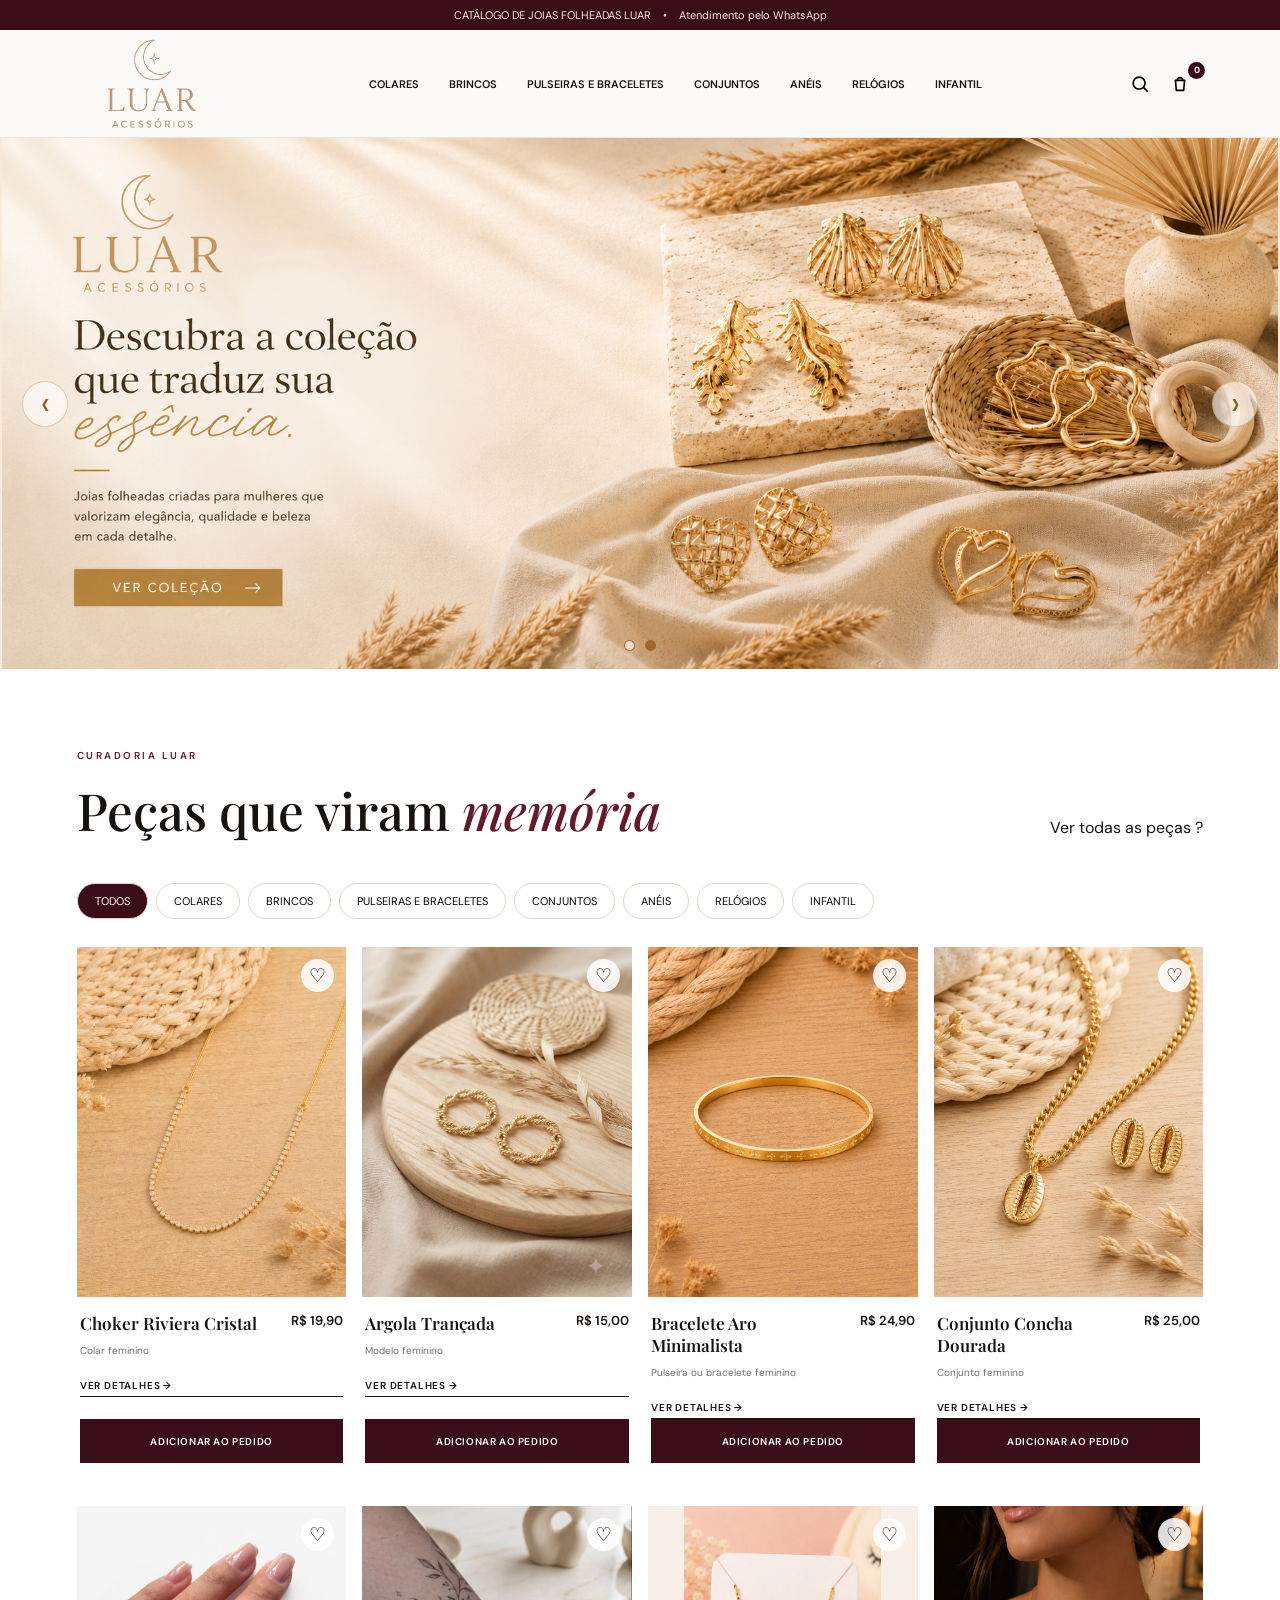
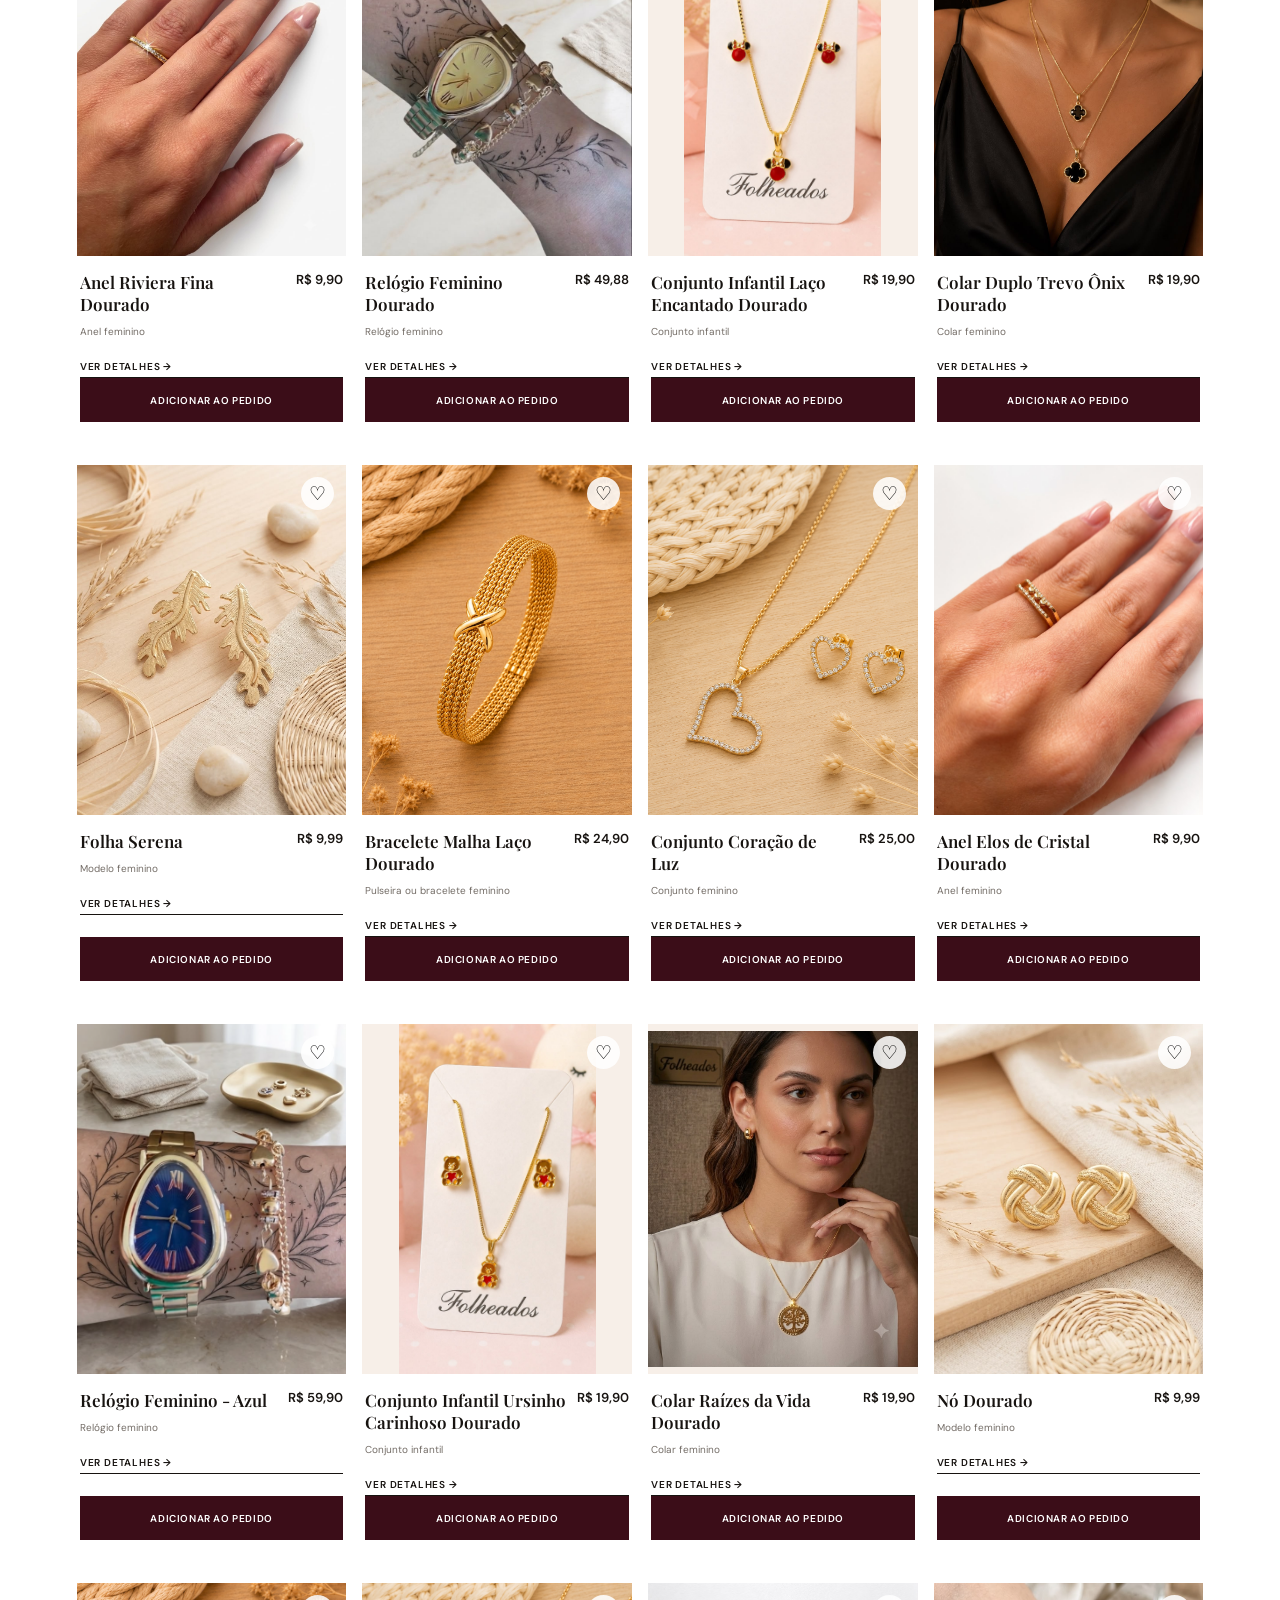
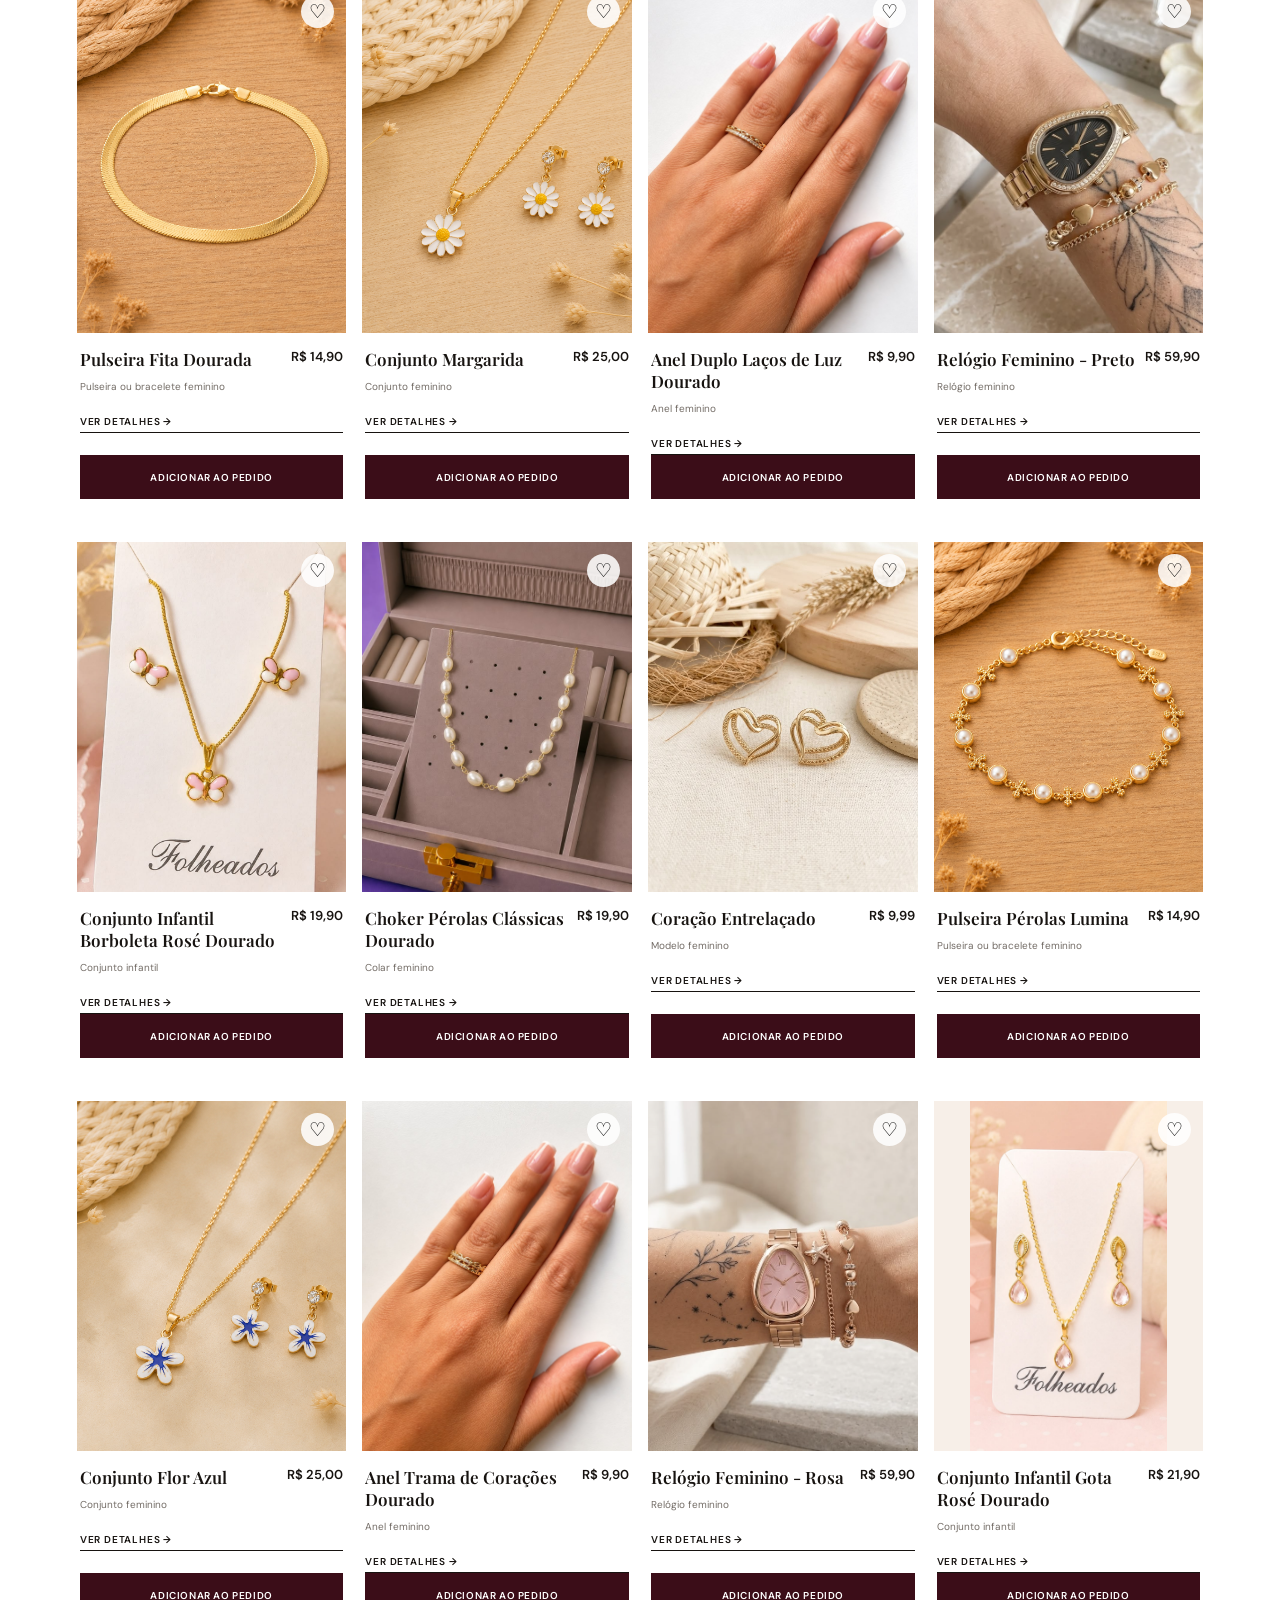
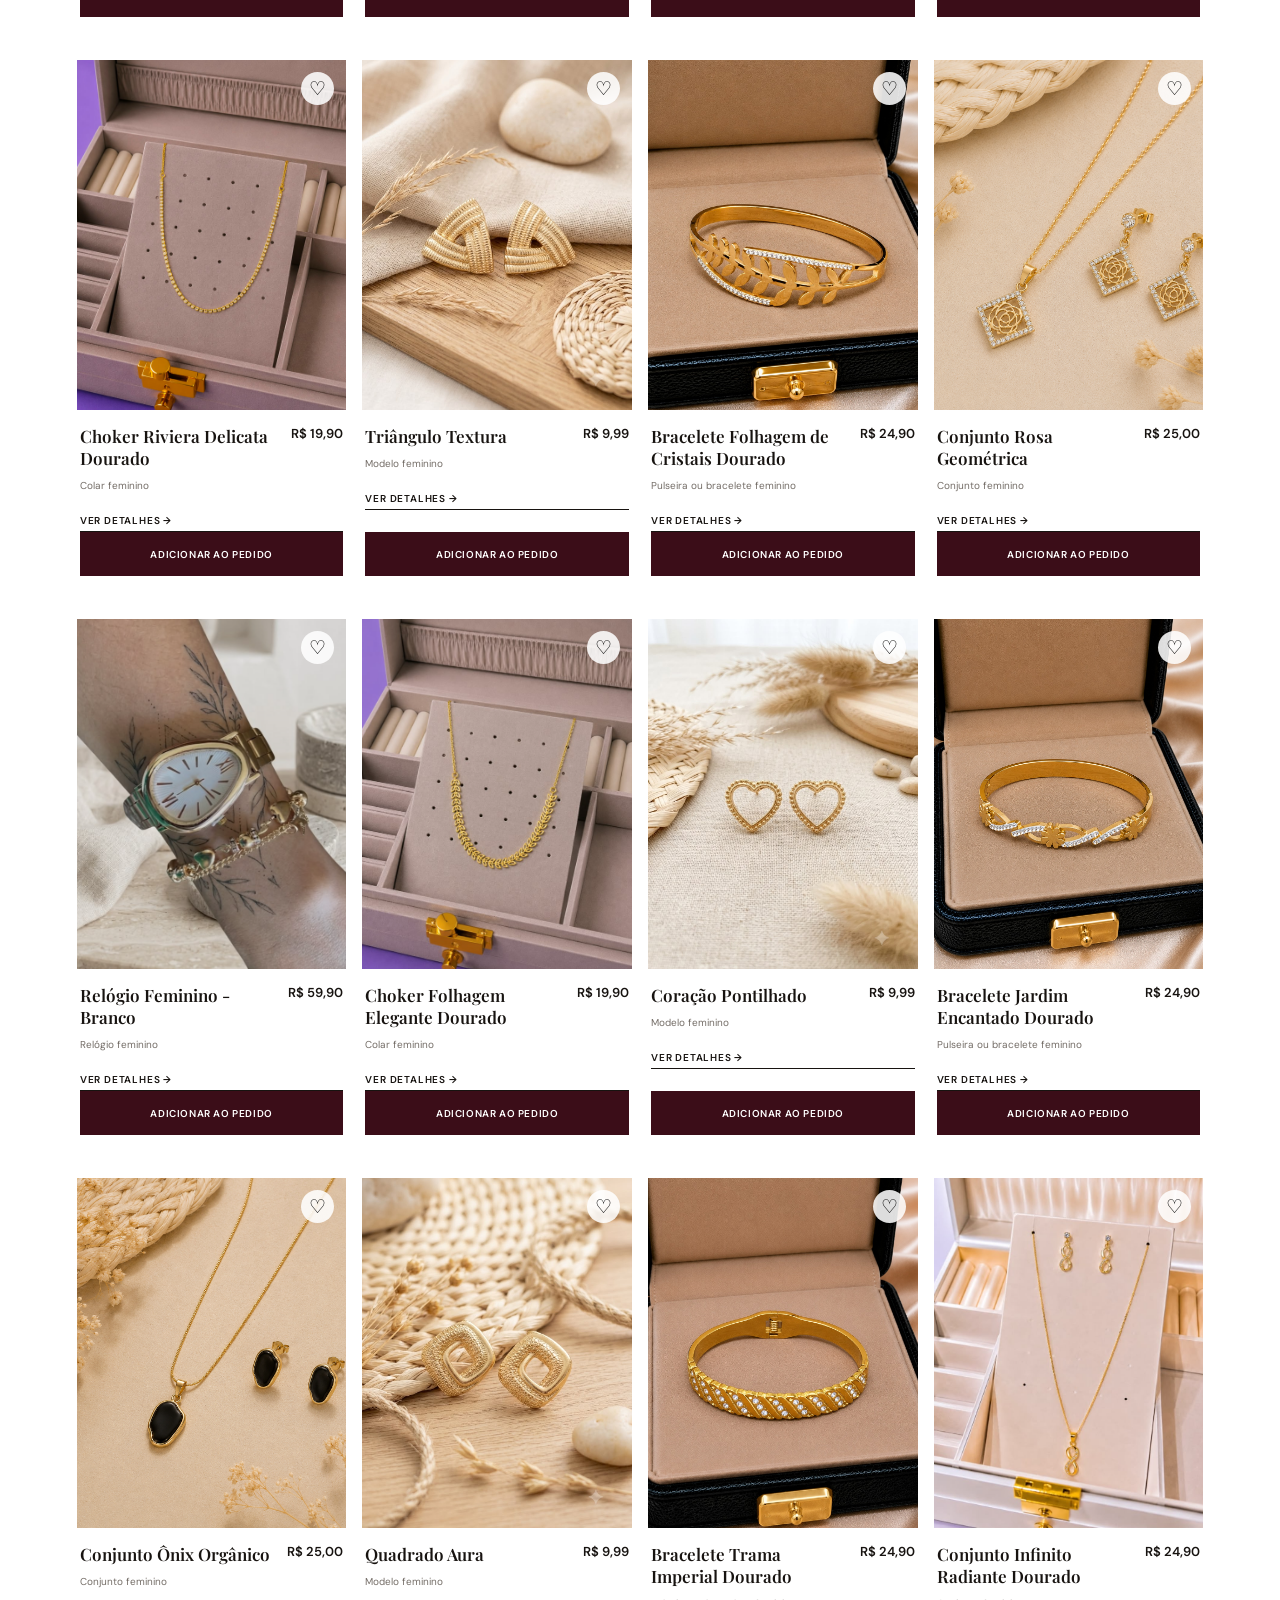
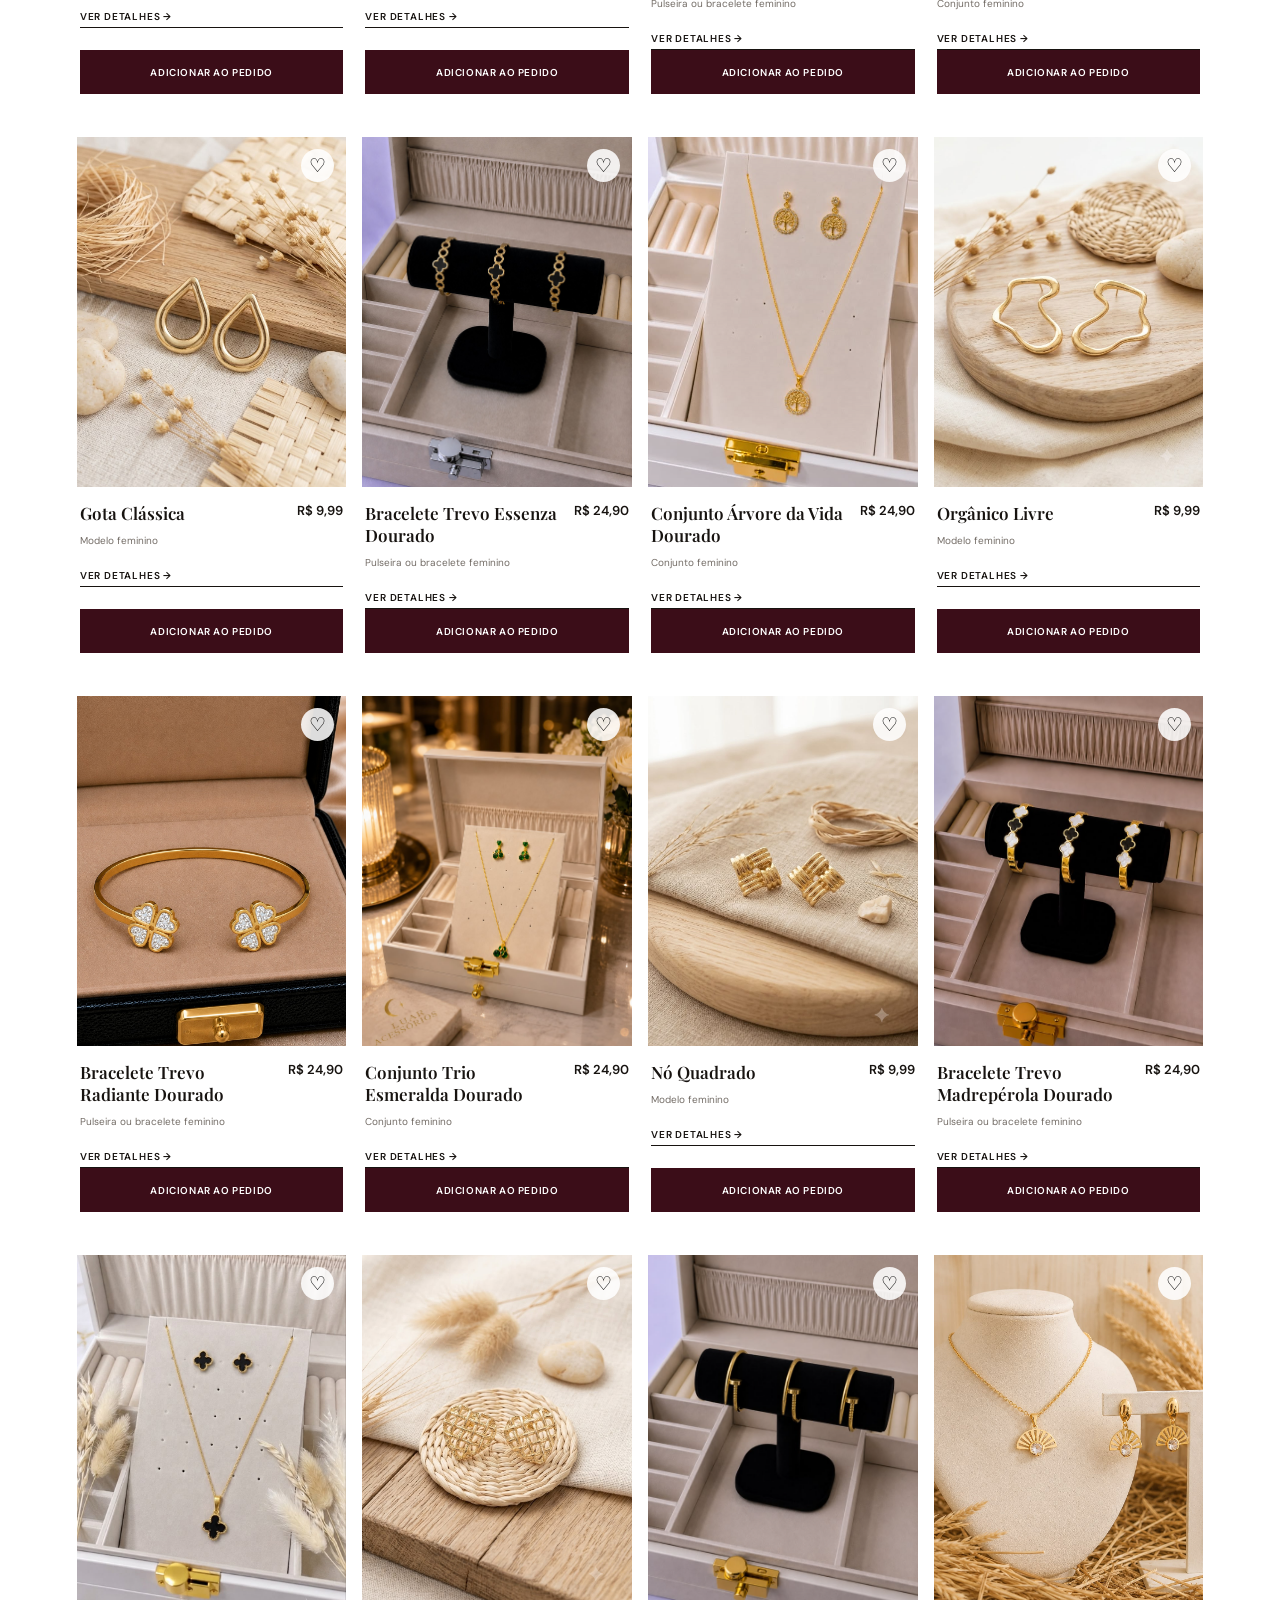
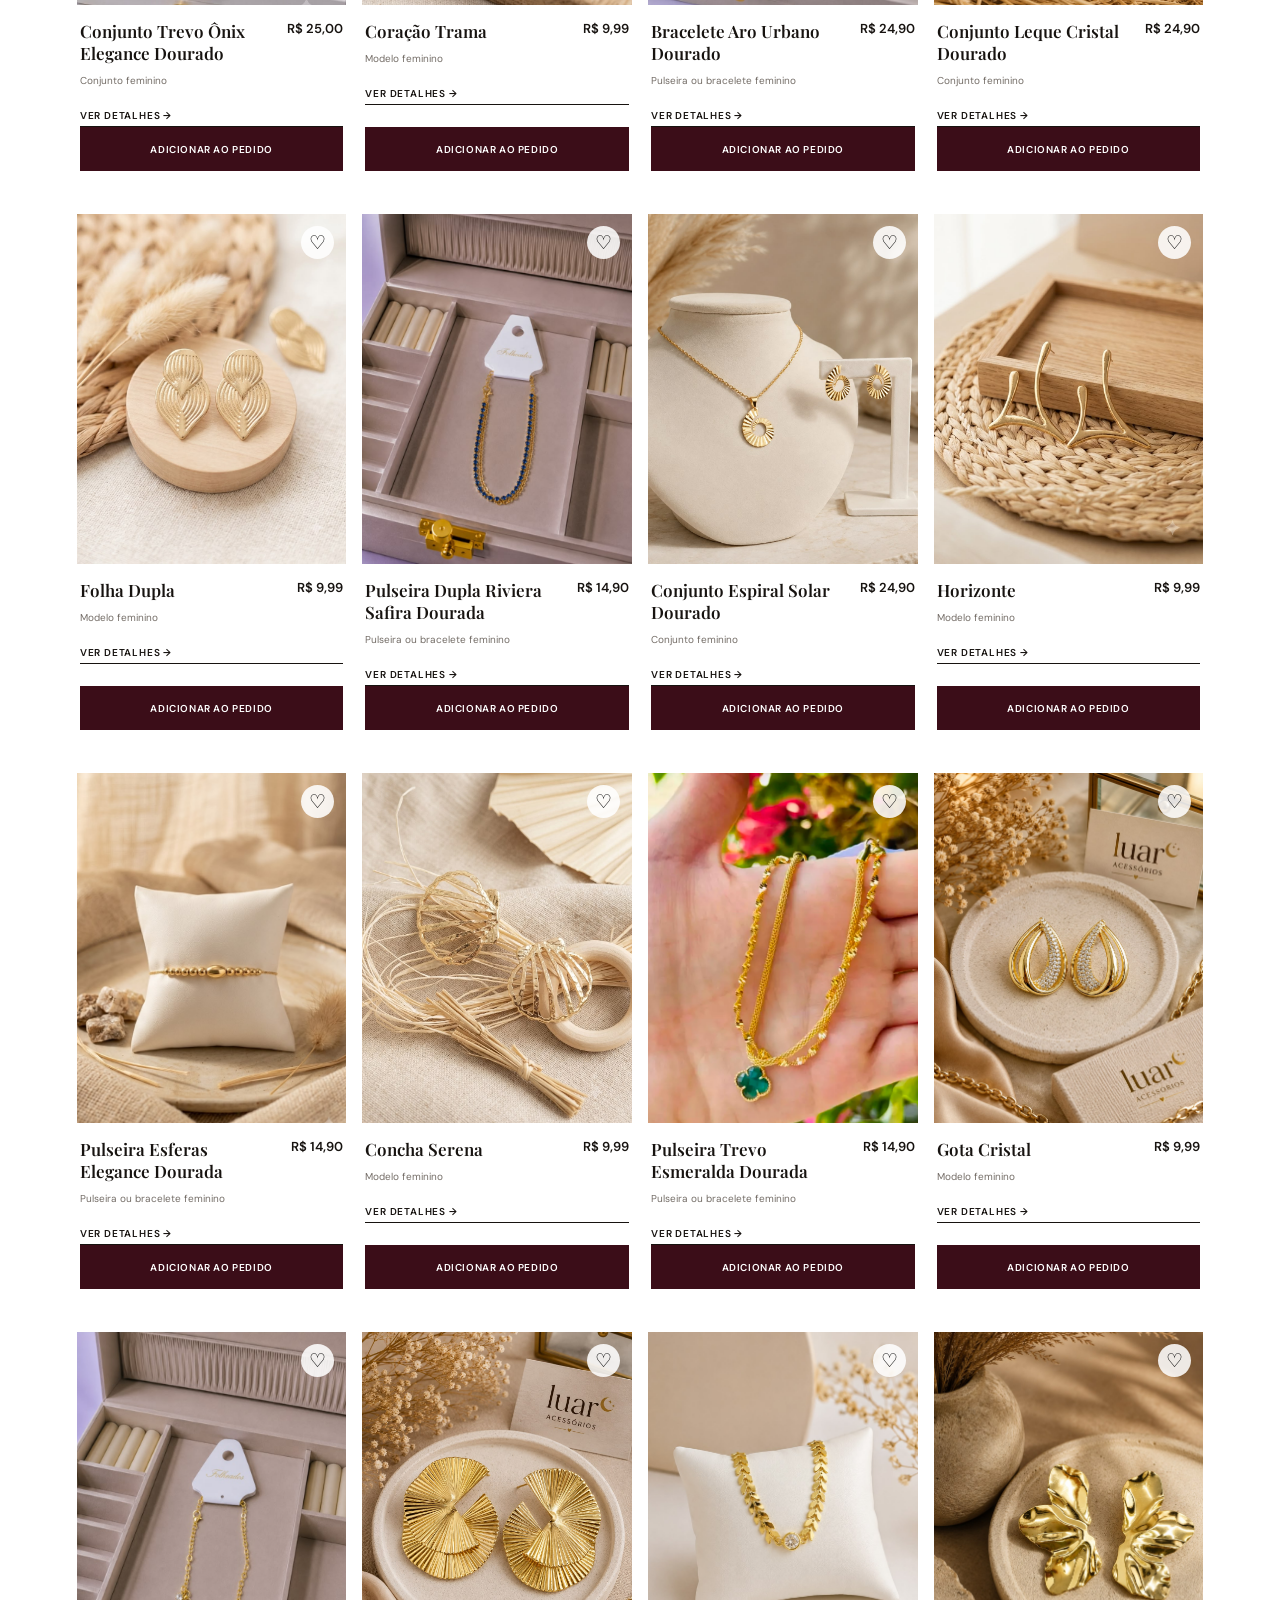
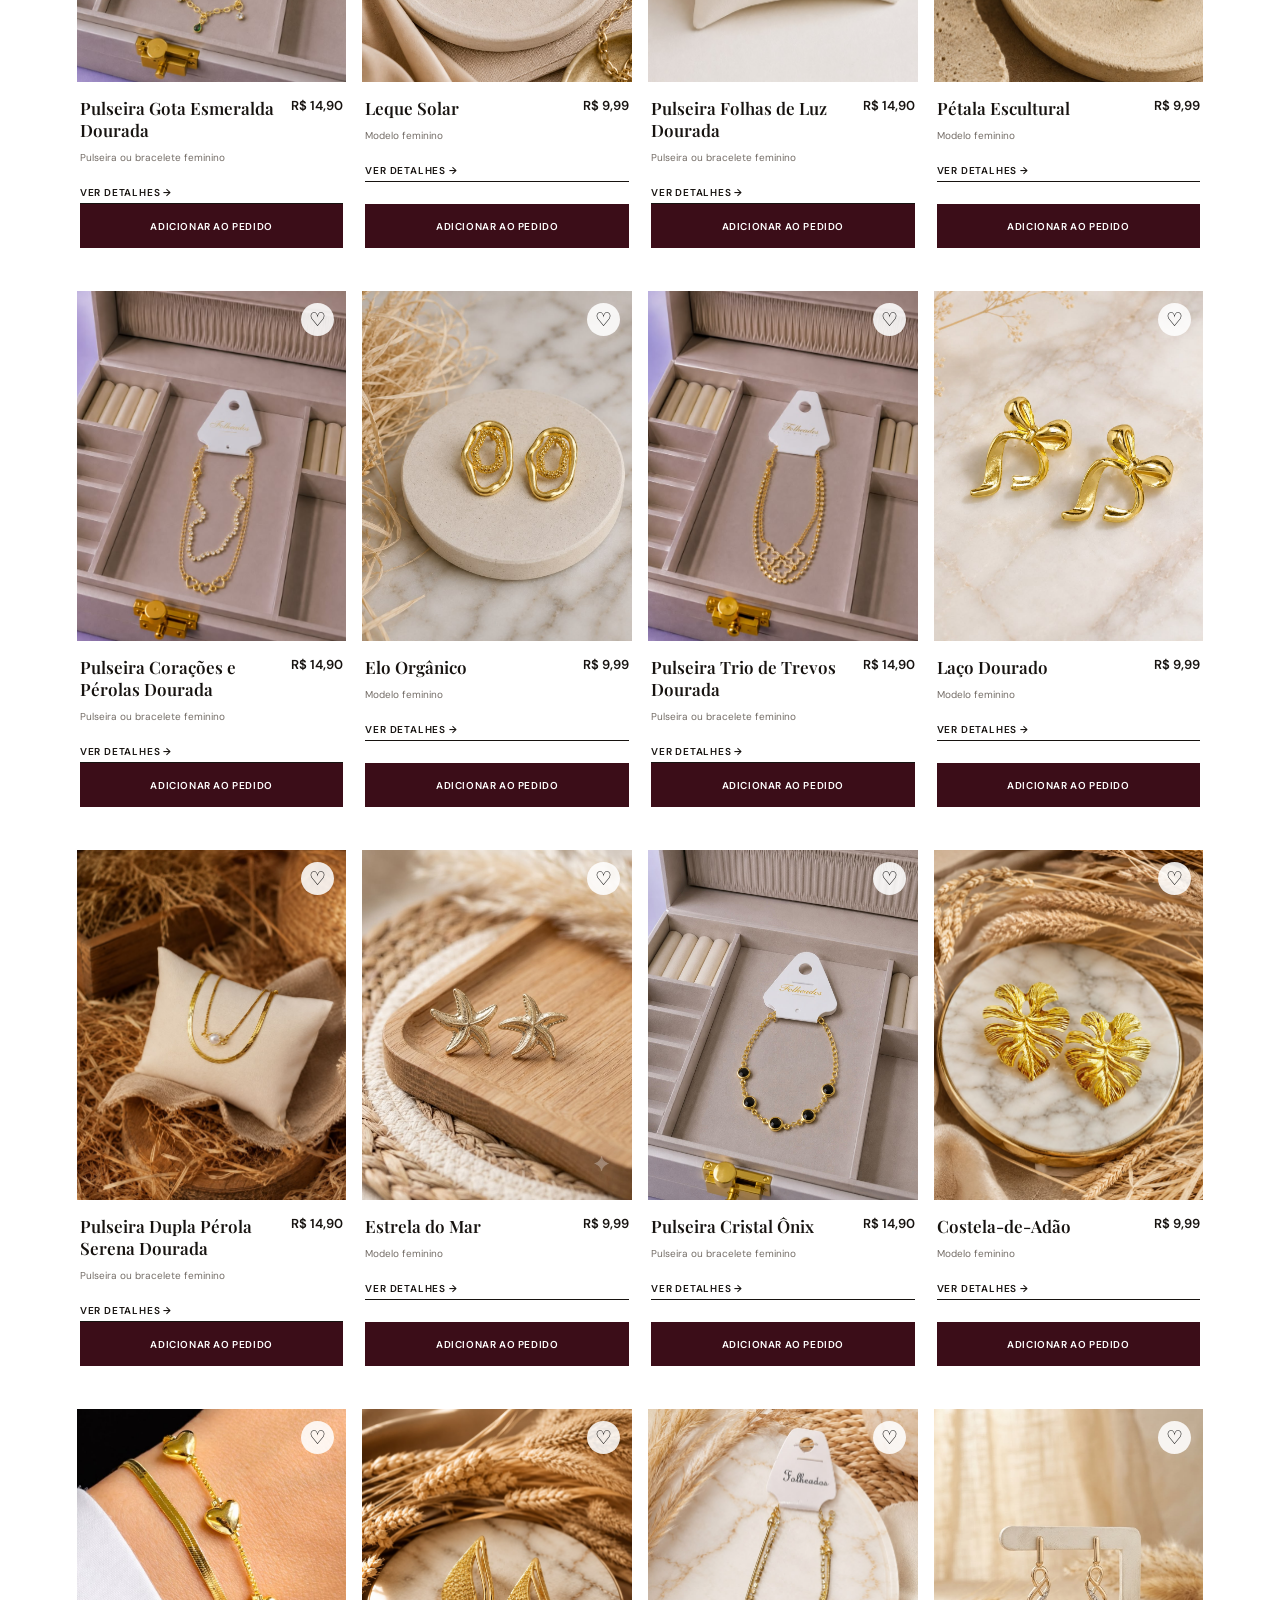
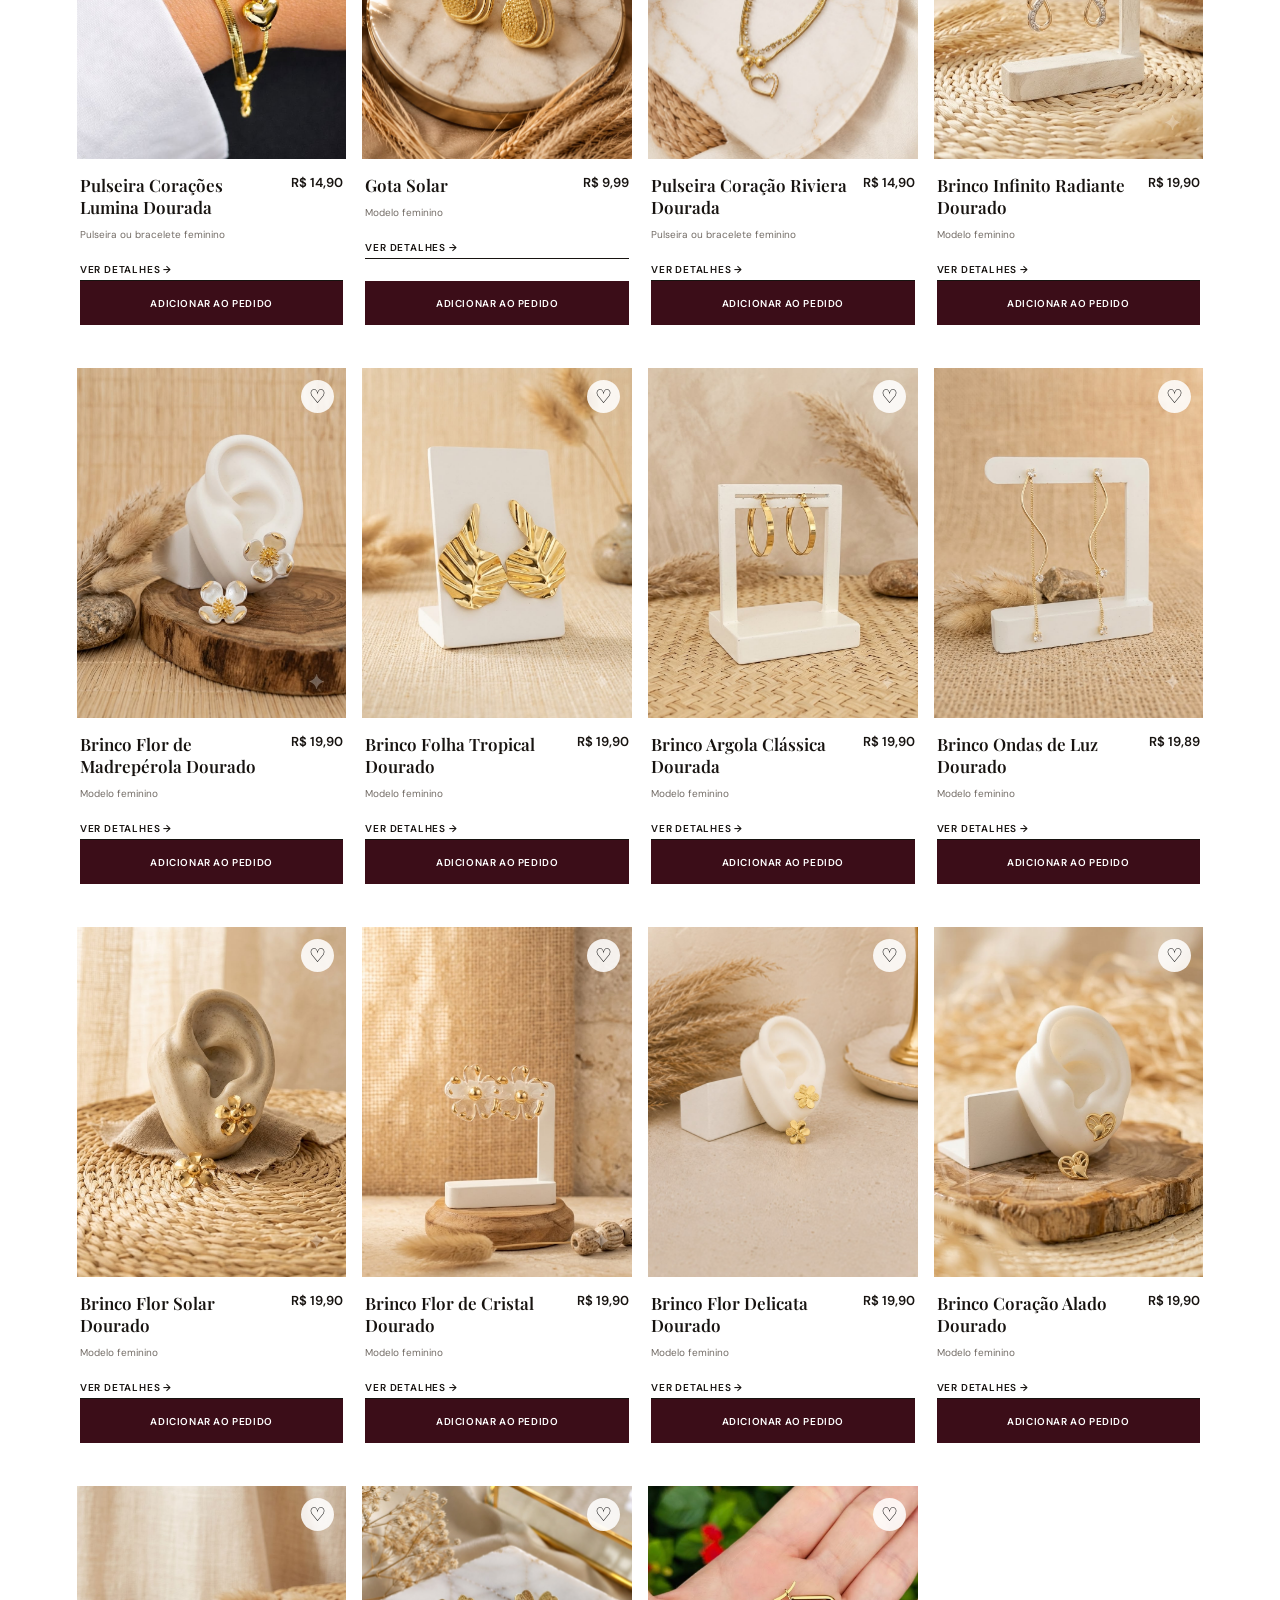
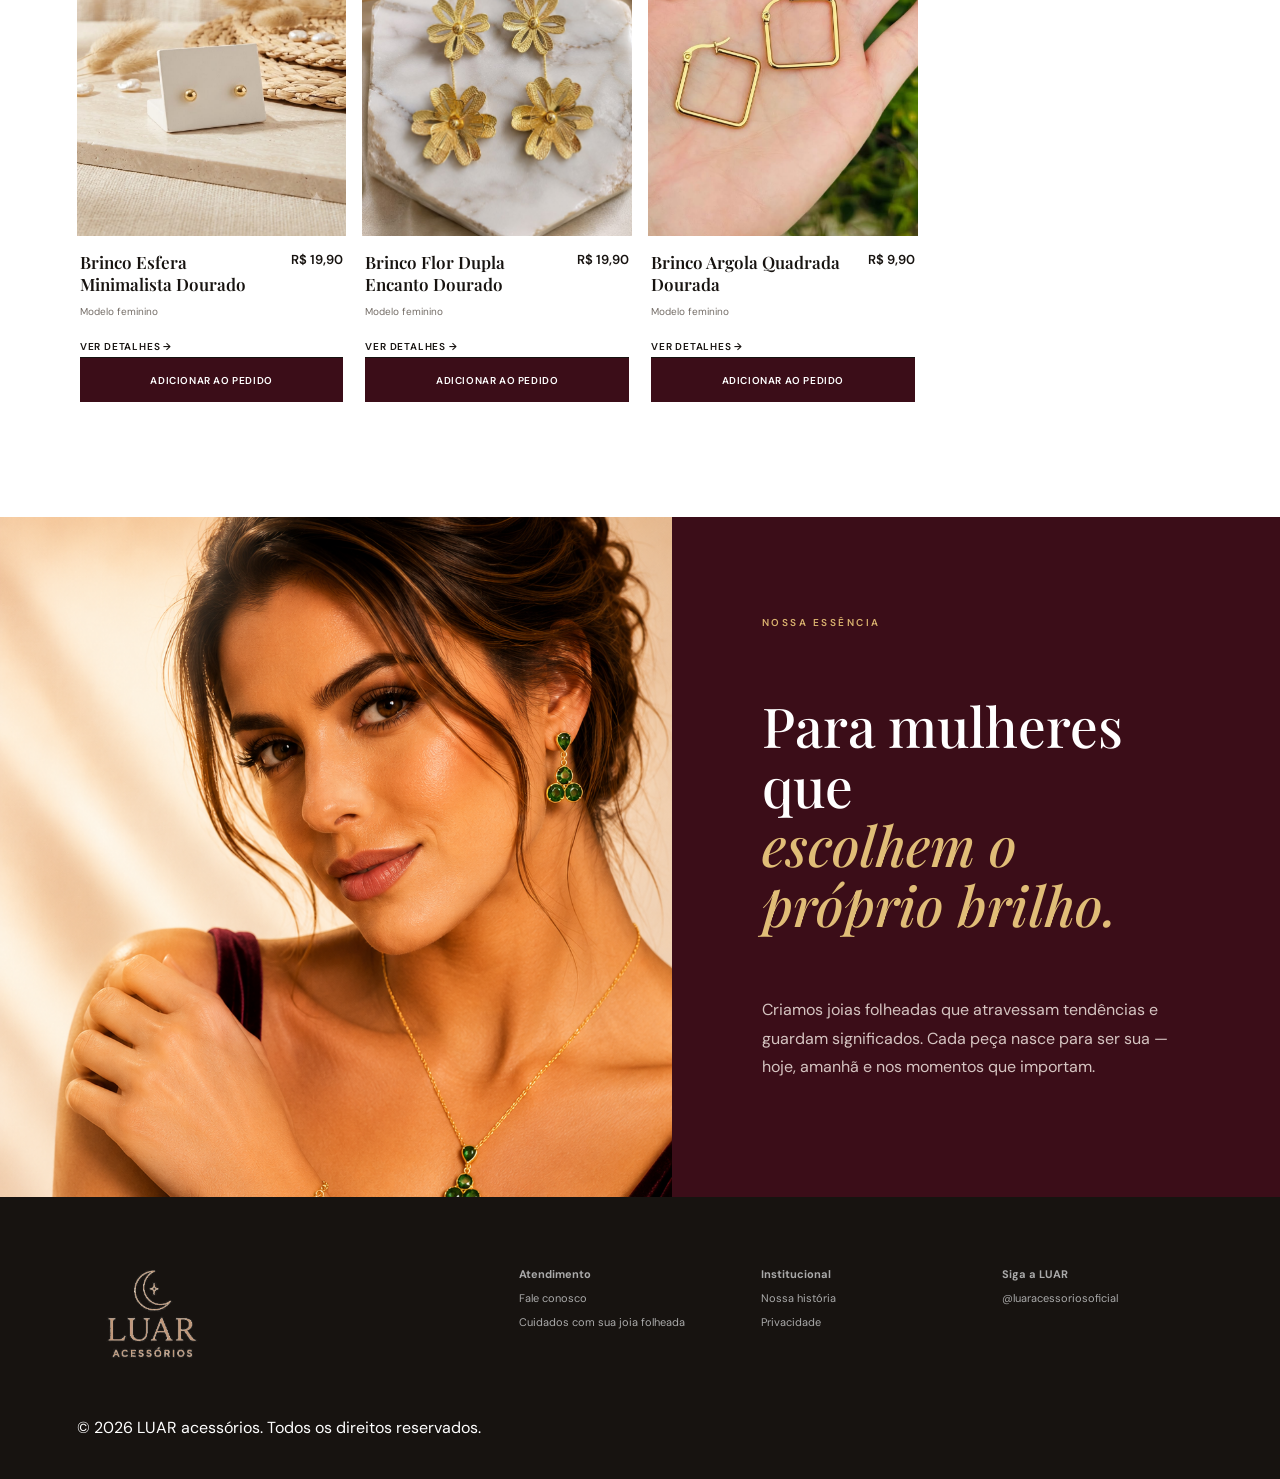
==== commit 69f14754: "ATT BANNER + COLEÇÃO e ETC." ====
--- a/index.html
+++ b/index.html
@@ -1,11 +1,11 @@
-<!doctype html><html lang="pt-BR"><head><meta charset="UTF-8"><meta name="viewport" content="width=device-width,initial-scale=1"><meta name="description" content="Catálogo de joias folheadas femininas LUAR Acessórios."><title>LUAR Acessórios — Catálogo de Joias Folheadas</title><link rel="preconnect" href="https://fonts.googleapis.com"><link rel="preconnect" href="https://fonts.gstatic.com" crossorigin><link href="https://fonts.googleapis.com/css2?family=DM+Sans:wght@400;500;600&family=Playfair+Display:ital,wght@0,500;0,600;1,500&display=swap" rel="stylesheet"><link rel="stylesheet" href="styles.css"><link rel="stylesheet" href="products.css?v=4"><link rel="stylesheet" href="responsive.css?v=3"><link rel="stylesheet" href="pedido.css?v=3"></head><body>
+<!doctype html><html lang="pt-BR"><head><meta charset="UTF-8"><meta name="viewport" content="width=device-width,initial-scale=1"><meta name="description" content="Catálogo de joias folheadas femininas LUAR Acessórios."><title>LUAR Acessórios — Catálogo de Joias Folheadas</title><link rel="preconnect" href="https://fonts.googleapis.com"><link rel="preconnect" href="https://fonts.gstatic.com" crossorigin><link href="https://fonts.googleapis.com/css2?family=DM+Sans:wght@400;500;600&family=Playfair+Display:ital,wght@0,500;0,600;1,500&display=swap" rel="stylesheet"><link rel="stylesheet" href="styles.css?v=3"><link rel="stylesheet" href="products.css?v=6"><link rel="stylesheet" href="responsive.css?v=10"><link rel="stylesheet" href="pedido.css?v=4"></head><body>
 <div class="announcement">CATÁLOGO DE JOIAS FOLHEADAS LUAR <span>•</span> Atendimento pelo WhatsApp</div>
-<header class="header"><a class="logo image-logo" href="#inicio" aria-label="LUAR acessórios"><img src="assets/logo-luar-acessorios.png" alt="LUAR acessórios"></a><nav id="mainNav"><a href="#produtos" data-filter-link="colares">Colares</a><a href="#produtos" data-filter-link="brincos">Brincos</a><a href="#produtos" data-filter-link="pulseiras">Pulseiras e Braceletes</a><a href="#produtos" data-filter-link="conjuntos">Conjuntos</a><a href="#produtos" data-filter-link="aneis">Anéis</a><a href="#produtos" data-filter-link="relogios">Relógios</a></nav><div class="actions"><button class="icon search-toggle" aria-label="Buscar">⌕</button><button class="order-toggle" type="button" aria-label="Abrir pedido">◇<b class="cart-count">0</b></button><button class="menu" aria-label="Menu" aria-controls="mainNav" aria-expanded="false">☰</button></div></header>
-<div class="search-panel" aria-hidden="true"><label for="searchInput">O que você procura?</label><div><input id="searchInput" type="search" placeholder="Ex.: colar dourado"><button class="search-close">×</button></div></div>
-<main id="inicio"><section class="hero hero-carousel" aria-label="Banner principal"><div class="hero-slides"><figure class="hero-slide active" data-hero-slide><img src="assets/banner-luar-01.png" alt="LUAR Acessórios - Elegância que nasce da sua essência"></figure><figure class="hero-slide" data-hero-slide><img src="assets/banner-luar-02.png" alt="LUAR Acessórios - Descubra a coleção que traduz sua essência"></figure></div><button class="hero-control hero-prev" type="button" data-hero-prev aria-label="Banner anterior"><span aria-hidden="true">&lsaquo;</span></button><button class="hero-control hero-next" type="button" data-hero-next aria-label="Proximo banner"><span aria-hidden="true">&rsaquo;</span></button><div class="hero-dots" aria-label="Selecionar banner"><button class="active" type="button" data-hero-dot="0" aria-label="Mostrar banner 1" aria-current="true"></button><button type="button" data-hero-dot="1" aria-label="Mostrar banner 2" aria-current="false"></button></div></section>
+<header class="header"><a class="logo image-logo" href="#inicio" aria-label="LUAR acessórios"><img src="assets/logo-luar-acessorios.png" alt="LUAR acessórios"></a><nav id="mainNav"><a href="#produtos" data-filter-link="colares">Colares</a><a href="#produtos" data-filter-link="brincos">Brincos</a><a href="#produtos" data-filter-link="pulseiras">Pulseiras e Braceletes</a><a href="#produtos" data-filter-link="conjuntos">Conjuntos</a><a href="#produtos" data-filter-link="aneis">Anéis</a><a href="#produtos" data-filter-link="relogios">Relógios</a></nav><div class="actions"><button class="icon search-toggle" type="button" aria-label="Pesquisar produtos" aria-controls="searchInput" aria-expanded="false"><svg viewBox="0 0 24 24" aria-hidden="true"><circle cx="11" cy="11" r="6.5"></circle><path d="m16 16 4 4"></path></svg></button><button class="order-toggle" type="button" aria-label="Abrir resumo do pedido"><svg viewBox="0 0 24 24" aria-hidden="true"><path d="M7 8h10l-1 11H8L7 8Z"></path><path d="M9 8a3 3 0 0 1 6 0"></path></svg><b class="cart-count">0</b></button><button class="menu" type="button" aria-label="Menu" aria-controls="mainNav" aria-expanded="false">?</button></div></header>
+<div class="search-panel" aria-hidden="true"><label for="searchInput">O que você procura?</label><div><input id="searchInput" type="search" placeholder="Ex.: colar dourado"><button class="search-close" type="button" aria-label="Fechar busca">×</button></div></div>
+<main id="inicio"><section class="hero hero-carousel" aria-label="Banner principal"><div class="hero-slides"><figure class="hero-slide active" data-hero-slide><a class="hero-slide-link" href="colecao-essencia.html" aria-label="Ver Coleção Essência LUAR"><picture><source media="(max-width: 767px)" srcset="assets/banner-luar-01-mobile.png" width="1080" height="1350"><img src="assets/banner-luar-01.png" width="1920" height="800" alt="LUAR Acessórios - Elegância que nasce da sua essência"></picture></a></figure><figure class="hero-slide" data-hero-slide><a class="hero-slide-link" href="colecao-essencia.html" aria-label="Ver Coleção Essência LUAR"><picture><source media="(max-width: 767px)" srcset="assets/banner-luar-02-mobile.png" width="1080" height="1350"><img src="assets/banner-luar-02.png" width="1920" height="800" alt="LUAR Acessórios - Descubra a coleção que traduz sua essência" loading="lazy"></picture></a></figure></div><button class="hero-control hero-prev" type="button" data-hero-prev aria-label="Banner anterior"><span aria-hidden="true">&lsaquo;</span></button><button class="hero-control hero-next" type="button" data-hero-next aria-label="Proximo banner"><span aria-hidden="true">&rsaquo;</span></button><div class="hero-dots" aria-label="Selecionar banner"><button class="active" type="button" data-hero-dot="0" aria-label="Mostrar banner 1" aria-current="true"></button><button type="button" data-hero-dot="1" aria-label="Mostrar banner 2" aria-current="false"></button></div></section>
 
 
-<section class="section products" id="produtos"><div class="heading reveal"><div><p class="eyebrow dark">CURADORIA LUAR</p><h2>Peças que viram <em>memória</em></h2></div><a href="#produtos" id="seeAll">Ver todas as peças →</a></div><div class="filters"><button class="filter active" data-filter="todos">Todos</button><button class="filter" data-filter="colares">Colares</button><button class="filter" data-filter="brincos">Brincos</button><button class="filter" data-filter="pulseiras">Pulseiras e Braceletes</button><button class="filter" data-filter="conjuntos">Conjuntos</button><button class="filter" data-filter="aneis">Anéis</button><button class="filter" data-filter="relogios">Relógios</button></div><div class="product-grid" id="productGrid"></div><p class="empty" hidden>Nenhuma joia folheada encontrada.</p></section>
-<section class="editorial"><div class="editorial-img"><img src="assets/hero-luar-banner.png" alt="Mulher usando joias folheadas LUAR acessórios"></div><div class="editorial-copy reveal"><p class="eyebrow">NOSSA ESSÊNCIA</p><h2>Para mulheres que<br><em>escolhem o próprio brilho.</em></h2><p>Criamos joias folheadas que atravessam tendências e guardam significados. Cada peça nasce para ser sua — hoje, amanhã e nos momentos que importam.</p></div></section></main>
-<footer><a class="logo image-logo" href="#inicio" aria-label="LUAR acessórios"><img src="assets/logo-luar-acessorios.png" alt="LUAR acessórios"></a><div><b>Atendimento</b><a href="https://wa.me/5511979716743" target="_blank" rel="noopener">Fale conosco</a><a href="#">Cuidados com sua joia folheada</a></div><div><b>Institucional</b><a href="#">Nossa história</a><a href="#">Privacidade</a></div><div><b>Siga a LUAR</b><a href="https://www.instagram.com/____luaracessoriosoficial?utm_source=ig_web_button_share_sheet&amp;igsh=ZDNlZDc0MzIxNw==" target="_blank" rel="noopener">@luaracessoriosoficial</a></div><p class="copyright">© 2026 LUAR acessórios. Todos os direitos reservados.</p></footer>
-<div class="order-backdrop"></div><aside class="cart" id="orderCart" aria-hidden="true"><div class="cart-head"><div><p class="eyebrow dark">SEU PEDIDO</p><h2>Resumo <span class="order-title-count">(0)</span></h2></div><button class="cart-close order-close" type="button" aria-label="Fechar pedido">×</button></div><div class="cart-items order-items"></div><div class="cart-foot order-foot" hidden><div class="order-summary"><span>Total do pedido</span><b class="order-total">R$ 0,00</b></div><p>O pedido será enviado para o atendimento da LUAR.</p><a class="order-whatsapp" href="https://wa.me/5511979716743" target="_blank" rel="noopener">Enviar pedido pelo WhatsApp</a></div></aside><div class="toast"></div><script src="https://identity.netlify.com/v1/netlify-identity-widget.js"></script><script>if(window.netlifyIdentity){window.netlifyIdentity.on("init",user=>{if(!user){window.netlifyIdentity.on("login",()=>{document.location.href="/admin/"})}})}</script><script src="catalogo.js?v=20"></script><script src="script.js?v=13"></script><script src="pedido.js?v=6"></script></body></html>
+<section class="section products" id="produtos"><div class="heading reveal"><div><p class="eyebrow dark">CURADORIA LUAR</p><h2>Peças que viram <em>memória</em></h2></div><a href="#produtos" id="seeAll">Ver todas as peças ?</a></div><div class="filters"><button class="filter active" data-filter="todos">Todos</button><button class="filter" data-filter="colares">Colares</button><button class="filter" data-filter="brincos">Brincos</button><button class="filter" data-filter="pulseiras">Pulseiras e Braceletes</button><button class="filter" data-filter="conjuntos">Conjuntos</button><button class="filter" data-filter="aneis">Anéis</button><button class="filter" data-filter="relogios">Relógios</button></div><div class="product-grid" id="productGrid"></div><p class="empty" hidden>Nenhuma joia folheada encontrada.</p></section>
+<section class="editorial"><div class="editorial-img"><img src="assets/editorial-nossa-essencia.png" alt="Mulher usando joias folheadas LUAR acessórios" loading="lazy"></div><div class="editorial-copy reveal"><p class="eyebrow">NOSSA ESSÊNCIA</p><h2>Para mulheres que<br><em>escolhem o próprio brilho.</em></h2><p>Criamos joias folheadas que atravessam tendências e guardam significados. Cada peça nasce para ser sua — hoje, amanhã e nos momentos que importam.</p></div></section></main>
+<footer><a class="logo image-logo" href="#inicio" aria-label="LUAR acessórios"><img src="assets/logo-luar-acessorios.png" alt="LUAR acessórios" loading="lazy"></a><div><b>Atendimento</b><a href="https://wa.me/5511979716743" target="_blank" rel="noopener">Fale conosco</a><a href="#">Cuidados com sua joia folheada</a></div><div><b>Institucional</b><a href="#">Nossa história</a><a href="#">Privacidade</a></div><div><b>Siga a LUAR</b><a href="https://www.instagram.com/____luaracessoriosoficial?utm_source=ig_web_button_share_sheet&amp;igsh=ZDNlZDc0MzIxNw==" target="_blank" rel="noopener">@luaracessoriosoficial</a></div><p class="copyright">© 2026 LUAR acessórios. Todos os direitos reservados.</p></footer>
+<div class="order-backdrop"></div><aside class="cart" id="orderCart" aria-hidden="true"><div class="cart-head"><div><p class="eyebrow dark">SEU PEDIDO</p><h2>Resumo <span class="order-title-count">(0)</span></h2></div><button class="cart-close order-close" type="button" aria-label="Fechar pedido">×</button></div><div class="cart-items order-items"></div><div class="cart-foot order-foot" hidden><div class="order-summary"><span>Total do pedido</span><b class="order-total">R$ 0,00</b></div><p>O pedido será enviado para o atendimento da LUAR.</p><a class="order-whatsapp" href="https://wa.me/5511979716743" target="_blank" rel="noopener">Enviar pedido pelo WhatsApp</a></div></aside><div class="toast"></div><script src="https://identity.netlify.com/v1/netlify-identity-widget.js"></script><script>if(window.netlifyIdentity){window.netlifyIdentity.on("init",user=>{if(!user){window.netlifyIdentity.on("login",()=>{document.location.href="/admin/"})}})}</script><script src="catalogo.js?v=24"></script><script src="script.js?v=18"></script><script src="pedido.js?v=8"></script></body></html>
--- a/styles.css
+++ b/styles.css
@@ -1 +1 @@
-﻿:root{--ink:#171310;--wine:#3b0d18;--gold:#c6a15b;--paper:#fbf9f5;--cream:#f5f0e8;--muted:#746d67;--line:#ddd5c9}*{box-sizing:border-box}html{scroll-behavior:smooth}body{margin:0;background:var(--paper);color:var(--ink);font-family:"DM Sans",sans-serif}a{color:inherit;text-decoration:none}button,input{font:inherit}.announcement{height:30px;background:var(--wine);color:#f8e8df;display:flex;justify-content:center;align-items:center;gap:12px;font-size:11px}.header{height:84px;padding:0 6vw;display:flex;align-items:center;justify-content:space-between;position:sticky;top:0;z-index:50;background:#fbf9f5f4;border-bottom:1px solid #17131015}.logo{font:600 30px/.8 "Playfair Display";letter-spacing:.12em;position:relative;padding-bottom:12px}.logo span{color:var(--gold)}.logo small{font:7px "DM Sans";letter-spacing:.4em;position:absolute;bottom:0;left:50%;transform:translateX(-50%)}nav{display:flex;gap:30px;font-size:11px;font-weight:600;text-transform:uppercase}.actions{display:flex}.icon,.menu{border:0;background:none;width:40px;height:40px;font-size:22px;position:relative}.cart-count{position:absolute;right:0;top:0;width:17px;height:17px;border-radius:50%;display:grid;place-items:center;background:var(--wine);color:white;font-size:9px}.menu{display:none}.search-panel{position:fixed;z-index:45;top:114px;width:100%;padding:25px 7vw;background:var(--paper);opacity:0;visibility:hidden;transform:translateY(-20px);transition:.3s}.search-panel.open{opacity:1;visibility:visible;transform:none}.search-panel div{display:flex;border-bottom:1px solid}.search-panel input{width:100%;border:0;background:none;padding:14px 0;font-size:24px}.search-panel button{border:0;background:none;font-size:30px}.hero{height:calc(100vh - 114px);min-height:620px;position:relative;background:#140807}.hero>img{width:100%;height:100%;object-fit:cover}.shade{position:absolute;inset:0;background:linear-gradient(90deg,#090504ea,#14070770 45%,transparent 75%)}.hero-copy{position:absolute;z-index:2;top:50%;left:7%;transform:translateY(-50%);color:white;max-width:600px}.eyebrow{font-size:10px;font-weight:600;letter-spacing:.25em;color:#d8b16e;margin:0 0 22px}.eyebrow.dark{color:#641a2a}.hero h1{font:500 clamp(52px,6.3vw,92px)/.98 "Playfair Display";margin:0 0 28px}.hero h1 em,h2 em{font-weight:500;color:#e0bd77}.hero-copy>p:not(.eyebrow){font-size:16px;line-height:1.7;color:#ded7d0;max-width:500px}.cta{display:inline-flex;gap:30px;padding:18px 24px;margin-top:16px;background:linear-gradient(90deg,#9d672f,#c99d58);font-size:11px;text-transform:uppercase;font-weight:600}.benefits{display:grid;grid-template-columns:repeat(4,1fr);padding:22px 6vw;background:var(--cream)}.benefits>div{display:flex;align-items:center;justify-content:center;gap:14px}.benefits i{color:var(--gold);font:23px serif}.benefits p{margin:0}.benefits b{display:block;font:600 14px "Playfair Display"}.benefits small{font-size:10px;color:var(--muted)}.section{padding:100px 6vw}.heading{display:flex;justify-content:space-between;align-items:end;margin-bottom:45px}.heading h2{font:500 clamp(38px,4vw,58px)/1.05 "Playfair Display";margin:0}.heading h2 em{color:#641a2a}.heading>p{max-width:300px;color:var(--muted)}.category-grid,.product-grid{display:grid;grid-template-columns:repeat(4,1fr);gap:16px}.category{height:390px;position:relative;background-image:linear-gradient(0deg,#1c0d08d0,transparent 60%);background-size:200% 200%;color:white;padding:22px;display:flex;flex-direction:column;justify-content:space-between;transition:.3s}.category:hover{transform:translateY(-7px)}.necklace{background-position:0 0}.earrings{background-position:100% 0}.watch{background-position:0 100%}.ring{background-position:100% 100%}.category h3{font:500 32px "Playfair Display";margin:0}.category p{font-size:11px}.category>b{position:absolute;right:20px;bottom:28px;font-size:24px}.products{background:white;padding-top:80px}.filters{display:flex;gap:8px;margin-bottom:28px}.filter{padding:10px 17px;border:1px solid var(--line);background:none;border-radius:30px;font-size:11px;text-transform:uppercase}.filter.active{background:var(--wine);color:white}.product-grid{gap:28px 16px}.product-image{height:350px;position:relative;background:#f1ece5}.badge{position:absolute;top:12px;left:12px;background:var(--wine);color:white;padding:6px 9px;font-size:8px}.favorite{position:absolute;right:12px;top:12px;width:33px;height:33px;border:0;border-radius:50%;background:#fffd;font-size:19px}.add-cart{position:absolute;left:12px;right:12px;bottom:12px;border:0;background:#171310ef;color:white;padding:13px;transform:translateY(60px);transition:.3s}.product-card:hover .add-cart{transform:none}.product-info{padding:15px 3px}.product-info>div{display:flex;justify-content:space-between}.product-info h3{font:600 17px "Playfair Display";margin:0}.product-info p,.installments{font-size:10px;color:var(--muted)}.price{font-size:13px;font-weight:600}.editorial{min-height:680px;background:var(--wine);display:grid;grid-template-columns:1.05fr .95fr;color:white}.editorial-img{overflow:hidden}.editorial-img img{width:100%;height:100%;object-fit:cover;object-position:75%;transform:scale(1.12)}.editorial-copy{padding:80px 7vw;display:flex;flex-direction:column;justify-content:center}.editorial-copy h2{font:500 clamp(40px,4.3vw,64px)/1.08 "Playfair Display"}.editorial-copy>p:not(.eyebrow){color:#d5c4c1;line-height:1.8}footer{padding:70px 6vw 25px;background:var(--ink);color:white;display:grid;grid-template-columns:2fr repeat(3,1fr);gap:40px}footer div{display:flex;flex-direction:column;gap:10px;font-size:11px;color:#aaa}.copyright{grid-column:1/-1}.backdrop{position:fixed;z-index:80;inset:0;background:#0008;opacity:0;pointer-events:none}.backdrop.open{opacity:1;pointer-events:auto}.cart{position:fixed;z-index:90;right:0;top:0;width:min(440px,100%);height:100%;background:var(--paper);transform:translateX(100%);transition:.35s;display:flex;flex-direction:column}.cart.open{transform:none}.cart-head{display:flex;justify-content:space-between;padding:30px;border-bottom:1px solid var(--line)}.cart-head h2{font:28px "Playfair Display";margin:0}.cart-close{border:0;background:none;font-size:30px}.cart-items{padding:25px;overflow:auto;flex:1}.cart-empty{text-align:center;padding-top:20vh}.cart-line{display:grid;grid-template-columns:82px 1fr auto;gap:15px;padding:15px 0;border-bottom:1px solid var(--line)}.cart-thumb{height:90px;background:#f1ece5}.remove{border:0;background:none}.cart-foot{padding:25px;border-top:1px solid}.cart-foot>div{display:flex;justify-content:space-between}.cart-foot button{width:100%;padding:16px;border:0;background:var(--wine);color:white}.toast{position:fixed;z-index:100;left:50%;bottom:25px;transform:translate(-50%,30px);background:var(--ink);color:white;padding:13px 20px;opacity:0}.toast.show{opacity:1;transform:translate(-50%,0)}.reveal{opacity:0;transform:translateY(18px);transition:.7s}.reveal.visible{opacity:1;transform:none}@media(max-width:900px){nav{display:none}.menu{display:inline}.benefits,.category-grid,.product-grid{grid-template-columns:1fr 1fr}.editorial{grid-template-columns:1fr}.editorial-img{height:500px}footer{grid-template-columns:1fr 1fr}}@media(max-width:600px){.announcement{height:38px;font-size:8px;text-align:center}.header{height:70px;padding:0 16px}.logo{font-size:25px}.search-toggle{display:none}.hero{height:calc(100svh - 108px)}.hero>img{object-position:64%}.hero-copy{left:24px;right:24px;top:57%}.hero h1{font-size:50px}.hero-copy>p:not(.eyebrow){font-size:13px}.benefits{padding:15px 8px}.benefits>div{justify-content:flex-start}.benefits b{font-size:12px}.benefits small{font-size:8px}.section{padding:70px 18px}.heading{display:block}.heading h2{font-size:39px}.category-grid{gap:8px}.category{height:250px;padding:13px}.category h3{font-size:23px}.product-grid{gap:20px 8px}.product-image{height:230px}.product-info>div{display:block}.product-info h3{font-size:14px}.add-cart{transform:none;padding:10px}.editorial-img{height:420px}.editorial-copy{padding:70px 25px}footer{padding:60px 25px}}+﻿:root{--ink:#171310;--wine:#3b0d18;--gold:#c6a15b;--paper:#fbf9f5;--cream:#f5f0e8;--muted:#746d67;--line:#ddd5c9}*{box-sizing:border-box}html{scroll-behavior:smooth}body{margin:0;background:var(--paper);color:var(--ink);font-family:"DM Sans",sans-serif}a{color:inherit;text-decoration:none}button,input{font:inherit}.announcement{height:30px;background:var(--wine);color:#f8e8df;display:flex;justify-content:center;align-items:center;gap:12px;font-size:11px}.header{height:84px;padding:0 6vw;display:flex;align-items:center;justify-content:space-between;position:sticky;top:0;z-index:50;background:#fbf9f5f4;border-bottom:1px solid #17131015}.logo{font:600 30px/.8 "Playfair Display";letter-spacing:.12em;position:relative;padding-bottom:12px}.logo span{color:var(--gold)}.logo small{font:7px "DM Sans";letter-spacing:.4em;position:absolute;bottom:0;left:50%;transform:translateX(-50%)}nav{display:flex;gap:30px;font-size:11px;font-weight:600;text-transform:uppercase}.actions{display:flex}.icon,.menu{border:0;background:none;width:40px;height:40px;font-size:22px;position:relative}.cart-count{position:absolute;right:0;top:0;width:17px;height:17px;border-radius:50%;display:grid;place-items:center;background:var(--wine);color:white;font-size:9px}.menu{display:none}.search-panel{position:fixed;z-index:45;top:114px;width:100%;padding:25px 7vw;background:var(--paper);opacity:0;visibility:hidden;transform:translateY(-20px);transition:.3s}.search-panel.open{opacity:1;visibility:visible;transform:none}.search-panel div{display:flex;border-bottom:1px solid}.search-panel input{width:100%;border:0;background:none;padding:14px 0;font-size:24px}.search-panel button{border:0;background:none;font-size:30px}.hero{height:calc(100vh - 114px);min-height:620px;position:relative;background:#140807}.hero>img{width:100%;height:100%;object-fit:cover}.shade{position:absolute;inset:0;background:linear-gradient(90deg,#090504ea,#14070770 45%,transparent 75%)}.hero-copy{position:absolute;z-index:2;top:50%;left:7%;transform:translateY(-50%);color:white;max-width:600px}.eyebrow{font-size:10px;font-weight:600;letter-spacing:.25em;color:#d8b16e;margin:0 0 22px}.eyebrow.dark{color:#641a2a}.hero h1{font:500 clamp(52px,6.3vw,92px)/.98 "Playfair Display";margin:0 0 28px}.hero h1 em,h2 em{font-weight:500;color:#e0bd77}.hero-copy>p:not(.eyebrow){font-size:16px;line-height:1.7;color:#ded7d0;max-width:500px}.cta{display:inline-flex;gap:30px;padding:18px 24px;margin-top:16px;background:linear-gradient(90deg,#9d672f,#c99d58);font-size:11px;text-transform:uppercase;font-weight:600}.benefits{display:grid;grid-template-columns:repeat(4,1fr);padding:22px 6vw;background:var(--cream)}.benefits>div{display:flex;align-items:center;justify-content:center;gap:14px}.benefits i{color:var(--gold);font:23px serif}.benefits p{margin:0}.benefits b{display:block;font:600 14px "Playfair Display"}.benefits small{font-size:10px;color:var(--muted)}.section{padding:100px 6vw}.heading{display:flex;justify-content:space-between;align-items:end;margin-bottom:45px}.heading h2{font:500 clamp(38px,4vw,58px)/1.05 "Playfair Display";margin:0}.heading h2 em{color:#641a2a}.heading>p{max-width:300px;color:var(--muted)}.category-grid,.product-grid{display:grid;grid-template-columns:repeat(4,1fr);gap:16px}.category{height:390px;position:relative;background-image:linear-gradient(0deg,#1c0d08d0,transparent 60%);background-size:200% 200%;color:white;padding:22px;display:flex;flex-direction:column;justify-content:space-between;transition:.3s}.category:hover{transform:translateY(-7px)}.necklace{background-position:0 0}.earrings{background-position:100% 0}.watch{background-position:0 100%}.ring{background-position:100% 100%}.category h3{font:500 32px "Playfair Display";margin:0}.category p{font-size:11px}.category>b{position:absolute;right:20px;bottom:28px;font-size:24px}.products{background:white;padding-top:80px}.filters{display:flex;gap:8px;margin-bottom:28px}.filter{padding:10px 17px;border:1px solid var(--line);background:none;border-radius:30px;font-size:11px;text-transform:uppercase}.filter.active{background:var(--wine);color:white}.product-grid{gap:28px 16px}.product-image{height:350px;position:relative;background:#f1ece5}.badge{position:absolute;top:12px;left:12px;background:var(--wine);color:white;padding:6px 9px;font-size:8px}.favorite{position:absolute;right:12px;top:12px;width:33px;height:33px;border:0;border-radius:50%;background:#fffd;font-size:19px}.add-cart{position:absolute;left:12px;right:12px;bottom:12px;border:0;background:#171310ef;color:white;padding:13px;transform:translateY(60px);transition:.3s}.product-card:hover .add-cart{transform:none}.product-info{padding:15px 3px}.product-info>div{display:flex;justify-content:space-between}.product-info h3{font:600 17px "Playfair Display";margin:0}.product-info p,.installments{font-size:10px;color:var(--muted)}.price{font-size:13px;font-weight:600}.editorial{min-height:680px;background:var(--wine);display:grid;grid-template-columns:1.05fr .95fr;color:white}.editorial-img{overflow:hidden;position:relative}.editorial-img img{position:absolute;inset:0;width:100%;height:100%;object-fit:cover;object-position:center top;transform:none}.editorial-copy{padding:80px 7vw;display:flex;flex-direction:column;justify-content:center}.editorial-copy h2{font:500 clamp(40px,4.3vw,64px)/1.08 "Playfair Display"}.editorial-copy>p:not(.eyebrow){color:#d5c4c1;line-height:1.8}footer{padding:70px 6vw 25px;background:var(--ink);color:white;display:grid;grid-template-columns:2fr repeat(3,1fr);gap:40px}footer div{display:flex;flex-direction:column;gap:10px;font-size:11px;color:#aaa}.copyright{grid-column:1/-1}.backdrop{position:fixed;z-index:80;inset:0;background:#0008;opacity:0;pointer-events:none}.backdrop.open{opacity:1;pointer-events:auto}.cart{position:fixed;z-index:90;right:0;top:0;width:min(440px,100%);height:100%;background:var(--paper);transform:translateX(100%);transition:.35s;display:flex;flex-direction:column}.cart.open{transform:none}.cart-head{display:flex;justify-content:space-between;padding:30px;border-bottom:1px solid var(--line)}.cart-head h2{font:28px "Playfair Display";margin:0}.cart-close{border:0;background:none;font-size:30px}.cart-items{padding:25px;overflow:auto;flex:1}.cart-empty{text-align:center;padding-top:20vh}.cart-line{display:grid;grid-template-columns:82px 1fr auto;gap:15px;padding:15px 0;border-bottom:1px solid var(--line)}.cart-thumb{height:90px;background:#f1ece5}.remove{border:0;background:none}.cart-foot{padding:25px;border-top:1px solid}.cart-foot>div{display:flex;justify-content:space-between}.cart-foot button{width:100%;padding:16px;border:0;background:var(--wine);color:white}.toast{position:fixed;z-index:100;left:50%;bottom:25px;transform:translate(-50%,30px);background:var(--ink);color:white;padding:13px 20px;opacity:0}.toast.show{opacity:1;transform:translate(-50%,0)}.reveal{opacity:0;transform:translateY(18px);transition:.7s}.reveal.visible{opacity:1;transform:none}@media(max-width:900px){nav{display:none}.menu{display:inline}.benefits,.category-grid,.product-grid{grid-template-columns:1fr 1fr}.editorial{grid-template-columns:1fr}.editorial-img{height:500px}footer{grid-template-columns:1fr 1fr}}@media(max-width:600px){.announcement{height:38px;font-size:8px;text-align:center}.header{height:70px;padding:0 16px}.logo{font-size:25px}.search-toggle{display:none}.hero{height:calc(100svh - 108px)}.hero>img{object-position:64%}.hero-copy{left:24px;right:24px;top:57%}.hero h1{font-size:50px}.hero-copy>p:not(.eyebrow){font-size:13px}.benefits{padding:15px 8px}.benefits>div{justify-content:flex-start}.benefits b{font-size:12px}.benefits small{font-size:8px}.section{padding:70px 18px}.heading{display:block}.heading h2{font-size:39px}.category-grid{gap:8px}.category{height:250px;padding:13px}.category h3{font-size:23px}.product-grid{gap:20px 8px}.product-image{height:230px}.product-info>div{display:block}.product-info h3{font-size:14px}.add-cart{transform:none;padding:10px}.editorial-img{height:420px}.editorial-copy{padding:70px 25px}footer{padding:60px 25px}}
--- a/products.css
+++ b/products.css
@@ -1,4 +1,4 @@
-.product-card { position: relative; }
+.product-card { position: relative; display: flex; flex-direction: column; min-width: 0; }
 .product-image { display: block; overflow: hidden; background: #f1ece5; }
 .product-image img { width: 100%; height: 100%; object-fit: cover; display: block; transition: transform .45s ease; }
 .product-card[data-product-id="infantil-laco-encantado-dourado"] .product-image img,
@@ -8,7 +8,15 @@
   object-position: center center;
   background: #f7efe8;
 }
+.product-image img[src="/assets/uploads/whatsapp-image-2026-07-15-at-18.15.24.jpeg"] {
+  object-fit: contain;
+  object-position: center center;
+  background: #f7efe8;
+}
 .product-card:hover .product-image img { transform: scale(1.025); }
+.product-card:hover .product-image img[src="/assets/uploads/whatsapp-image-2026-07-15-at-18.15.24.jpeg"] {
+  transform: none;
+}
 .product-card[data-product-id="infantil-laco-encantado-dourado"]:hover .product-image img,
 .product-card[data-product-id="infantil-ursinho-carinho-dourado"]:hover .product-image img,
 .product-card[data-product-id="infantil-gota-rose-dourado"]:hover .product-image img {
@@ -23,8 +31,14 @@
 .product-page { max-width: 1500px; margin: 0 auto; padding: 56px 5vw 110px; display: grid; grid-template-columns: minmax(0, 1.5fr) minmax(330px, .65fr); gap: 55px; align-items: start; }
 .product-gallery { display: grid; grid-template-columns: 1fr 1fr; gap: 14px; }
 .product-gallery figure { margin: 0; background: #f3eee7; }
+.product-zoom-trigger { display: block; width: 100%; padding: 0; border: 0; background: transparent; cursor: zoom-in; }
 .product-gallery img { width: 100%; aspect-ratio: 4 / 5; object-fit: cover; display: block; }
+.product-gallery img[src="/assets/uploads/whatsapp-image-2026-07-15-at-18.15.24.jpeg"] {
+  object-fit: contain;
+  object-position: center center;
+}
 .product-gallery figcaption { padding: 12px 4px; color: var(--muted); font-size: 10px; letter-spacing: .1em; text-transform: uppercase; }
+.product-gallery-single figure { grid-column: 1 / -1; }
 .product-detail { position: sticky; top: 120px; padding: 30px 0; }
 .product-detail h1 { margin: 0 0 18px; font: 500 clamp(42px, 4vw, 64px) / 1.02 "Playfair Display", serif; letter-spacing: -.03em; }
 .unique-stock { display: flex; align-items: center; gap: 9px; margin: 18px 0 32px; color: #641a2a; font-size: 11px; font-weight: 600; letter-spacing: .06em; text-transform: uppercase; }
@@ -47,6 +61,39 @@
 .product-footer { padding: 28px 5vw; background: var(--ink); color: #aaa; text-align: center; font-size: 10px; }
 .not-found { min-height: 60vh; grid-column: 1 / -1; display: grid; place-content: center; text-align: center; }
 .not-found h1 { font: 500 50px "Playfair Display", serif; }
+.product-lightbox {
+  position: fixed;
+  z-index: 120;
+  inset: 0;
+  display: none;
+  align-items: center;
+  justify-content: center;
+  padding: 58px 18px 28px;
+  background: rgba(23, 19, 16, .82);
+}
+.product-lightbox.open { display: flex; }
+.product-lightbox img {
+  max-width: min(100%, 980px);
+  max-height: 86svh;
+  object-fit: contain;
+  display: block;
+  background: #f3eee7;
+}
+.product-lightbox-close {
+  position: fixed;
+  top: 14px;
+  right: 14px;
+  width: 44px;
+  height: 44px;
+  border: 0;
+  border-radius: 50%;
+  background: #fff;
+  color: var(--ink);
+  cursor: pointer;
+  font-size: 26px;
+  line-height: 1;
+}
+body.product-lightbox-open { overflow: hidden; }
 
 @media (max-width: 900px) {
   .product-page { grid-template-columns: 1fr; padding-top: 25px; gap: 20px; }
@@ -55,9 +102,83 @@
 
 @media (max-width: 600px) {
   .back-link { font-size: 9px; }
-  .product-page { padding: 12px 14px 70px; }
-  .product-gallery { gap: 6px; }
-  .product-gallery figcaption { font-size: 8px; }
-  .product-detail { padding: 25px 8px; }
-  .product-detail h1 { font-size: 43px; }
+  .product-page { padding: 10px 12px 58px; gap: 12px; }
+  .product-gallery { grid-template-columns: repeat(2, minmax(0, 1fr)); gap: 8px; }
+  .product-gallery figcaption { padding: 8px 2px; font-size: 8px; line-height: 1.35; text-align: center; }
+  .product-detail { padding: 8px 2px 0; }
+  .product-detail .eyebrow { margin-bottom: 12px; }
+  .product-detail h1 { margin-bottom: 12px; font-size: clamp(29px, 8.7vw, 38px); }
+  .product-description { line-height: 1.6; }
+  .consult-price { margin: 15px 0 4px; font-size: 22px; }
+  .product-features { margin: 18px 0 0; padding: 15px 0; }
+  .reservation-note { margin-top: 10px; }
 }
+
+.product-info {
+  display: flex;
+  flex: 1;
+  flex-direction: column;
+}
+
+.product-info > div {
+  align-items: flex-start;
+  gap: 10px;
+}
+
+.product-info h3 {
+  min-width: 0;
+}
+
+.product-info h3 a {
+  display: -webkit-box;
+  overflow: hidden;
+  -webkit-box-orient: vertical;
+  -webkit-line-clamp: 3;
+}
+
+.product-info .order-add {
+  margin-top: auto;
+}
+
+@media (max-width: 767px) {
+  .product-info {
+    min-height: 178px;
+  }
+
+  .product-info > div {
+    display: flex;
+    min-height: 70px;
+  }
+
+  .product-info h3 {
+    font-size: clamp(13px, 3.8vw, 15px);
+    line-height: 1.25;
+  }
+
+  .product-info p {
+    min-height: 16px;
+    margin: 0 0 8px;
+    font-size: 10px;
+  }
+
+  .product-link {
+    margin-top: 0;
+    font-size: 9px;
+  }
+
+  .order-add {
+    min-height: 44px;
+    padding: 11px 10px;
+    line-height: 1.25;
+  }
+}
+
+@media (max-width: 340px) {
+  .product-info {
+    min-height: 0;
+  }
+
+  .product-info > div {
+    min-height: 0;
+  }
+}
--- a/responsive.css
+++ b/responsive.css
@@ -28,6 +28,13 @@
 .hero-slide.active {
   opacity: 1;
   pointer-events: auto;
+}
+
+.hero-slide-link {
+  display: block;
+  width: 100%;
+  height: 100%;
+  cursor: pointer;
 }
 
 .hero-slide img {
@@ -105,6 +112,19 @@
   height: 100%;
   object-fit: contain;
   display: block;
+}
+
+.search-toggle svg,
+.order-toggle svg {
+  width: 22px;
+  height: 22px;
+  display: block;
+  fill: none;
+  stroke: currentColor;
+  stroke-width: 1.8;
+  stroke-linecap: round;
+  stroke-linejoin: round;
+  pointer-events: none;
 }
 
 footer .image-logo {
@@ -156,6 +176,8 @@
   .filter { flex: 0 0 auto; min-height: 42px; }
   .product-image { height: auto; aspect-ratio: 4 / 5; }
   .editorial-copy { min-width: 0; }
+  footer { grid-template-columns: 1fr; }
+  footer .copyright { grid-column: 1; }
 }
 
 @media (max-width: 600px) {
@@ -305,3 +327,490 @@
   .hero-next { right: calc(50% - 76px); }
   .hero-dots { bottom: 17px; }
 }
+
+button:focus-visible,
+a:focus-visible,
+input:focus-visible {
+  outline: 2px solid var(--gold);
+  outline-offset: 3px;
+}
+
+body.menu-open,
+body.search-open {
+  overflow: hidden;
+}
+
+@media (max-width: 767px) {
+  body {
+    min-width: 0;
+  }
+
+  .announcement {
+    min-height: 32px;
+    padding: 6px 16px;
+    line-height: 1.35;
+  }
+
+  .header {
+    height: 72px;
+    padding: 0 14px;
+    gap: 8px;
+  }
+
+  .header .image-logo {
+    flex: 0 1 112px;
+    width: 112px;
+    height: 64px;
+  }
+
+  .actions,
+  .product-actions {
+    display: flex;
+    align-items: center;
+    justify-content: flex-end;
+    gap: 2px;
+    min-width: 0;
+  }
+
+  .icon,
+  .menu,
+  .order-toggle,
+  .cart-close,
+  .search-close {
+    min-width: 44px;
+    min-height: 44px;
+  }
+
+  .order-toggle .cart-count,
+  .cart-count {
+    top: 3px;
+    right: 2px;
+  }
+
+  .header nav {
+    position: fixed;
+    z-index: 70;
+    top: 72px;
+    left: 12px;
+    right: 12px;
+    width: auto;
+    max-height: min(72vh, 520px);
+    overflow-y: auto;
+    padding: 8px 18px;
+    border: 1px solid var(--line);
+    border-radius: 8px;
+  }
+
+  body.menu-open::before,
+  body.search-open::before {
+    content: "";
+    position: fixed;
+    z-index: 44;
+    inset: 0;
+    background: rgba(23, 19, 16, .28);
+  }
+
+  body.menu-open .header {
+    z-index: 80;
+  }
+
+  body.search-open .search-panel {
+    z-index: 75;
+  }
+
+  .search-panel {
+    top: 72px;
+    padding: 18px 16px;
+    box-shadow: 0 18px 35px rgba(23, 19, 16, .12);
+  }
+
+  .search-panel label {
+    display: block;
+    margin-bottom: 8px;
+    font-size: 13px;
+  }
+
+  .search-panel div {
+    align-items: center;
+    gap: 8px;
+  }
+
+  .search-panel input {
+    min-width: 0;
+    font-size: 17px;
+  }
+
+  .search-panel button {
+    flex: 0 0 44px;
+    display: grid;
+    place-items: center;
+    padding: 0;
+  }
+
+  .section,
+  .products {
+    padding: 56px 16px;
+  }
+
+  .products {
+    padding-top: 56px;
+  }
+
+  .heading {
+    display: block;
+    margin-bottom: 24px;
+  }
+
+  .heading h2 {
+    font-size: clamp(32px, 9.6vw, 42px);
+  }
+
+  .heading > p {
+    max-width: 38rem;
+    font-size: 15px;
+    line-height: 1.65;
+  }
+
+  .heading > a {
+    display: inline-flex;
+    align-items: center;
+    min-height: 44px;
+    margin-top: 12px;
+  }
+
+  .filters {
+    gap: 10px;
+    margin: 0 -16px 24px;
+    padding: 0 16px 5px;
+    scroll-padding-inline: 16px;
+    -webkit-overflow-scrolling: touch;
+  }
+
+  .filter {
+    min-height: 42px;
+    padding: 10px 16px;
+    white-space: nowrap;
+  }
+
+  .product-grid {
+    grid-template-columns: repeat(2, minmax(0, 1fr));
+    gap: 24px 10px;
+  }
+
+  .product-image {
+    aspect-ratio: 4 / 5;
+    height: auto;
+  }
+
+  .favorite {
+    top: 8px;
+    right: 8px;
+    width: 40px;
+    height: 40px;
+  }
+
+  .hero.hero-carousel {
+    min-height: 0;
+    height: calc(41.5vw + 52px);
+  }
+
+  .hero-control {
+    width: 44px;
+    height: 44px;
+    font-size: 28px;
+  }
+
+  .hero-prev { left: calc(50% - 82px); }
+  .hero-next { right: calc(50% - 82px); }
+
+  .editorial {
+    min-height: 0;
+    grid-template-columns: 1fr;
+  }
+
+  .editorial-img {
+    height: min(96vw, 410px);
+  }
+
+  .editorial-copy {
+    padding: 48px 20px 54px;
+  }
+
+  .editorial-copy h2 {
+    font-size: clamp(34px, 9.8vw, 46px);
+  }
+
+  .editorial-copy > p:not(.eyebrow) {
+    max-width: 34rem;
+    font-size: 15px;
+  }
+
+  footer {
+    grid-template-columns: 1fr;
+    gap: 28px;
+    padding: 46px 22px 24px;
+  }
+
+  footer .image-logo {
+    width: 128px;
+    height: 80px;
+  }
+
+  footer div {
+    gap: 4px;
+    font-size: 13px;
+  }
+
+  footer a {
+    display: inline-flex;
+    align-items: center;
+    min-height: 38px;
+  }
+
+  footer .copyright {
+    grid-column: 1;
+    margin-top: 4px;
+    font-size: 11px;
+    line-height: 1.5;
+  }
+
+  .product-page {
+    padding: 18px 16px 64px;
+  }
+
+  .product-gallery {
+    grid-template-columns: 1fr 1fr;
+  }
+
+  .product-detail {
+    padding: 24px 0 0;
+  }
+
+  .product-detail h1 {
+    font-size: clamp(34px, 10.5vw, 44px);
+  }
+
+  .product-description {
+    font-size: 15px;
+    line-height: 1.75;
+  }
+}
+
+@media (max-width: 340px) {
+  .header {
+    padding: 0 10px;
+  }
+
+  .header .image-logo {
+    flex-basis: 100px;
+    width: 100px;
+  }
+
+  .actions {
+    gap: 0;
+  }
+
+  .icon,
+  .menu,
+  .order-toggle {
+    min-width: 42px;
+    width: 42px;
+  }
+
+  .product-grid {
+    grid-template-columns: 1fr;
+    gap: 28px;
+  }
+
+  .product-image {
+    aspect-ratio: 4 / 4.7;
+  }
+}
+
+@media (max-width: 600px) {
+  .product-gallery {
+    grid-template-columns: repeat(2, minmax(0, 1fr));
+    gap: 8px;
+  }
+}
+
+@media (max-width: 767px) {
+  .product-page {
+    padding: 10px 12px 58px;
+    gap: 12px;
+  }
+
+  .product-gallery {
+    grid-template-columns: repeat(2, minmax(0, 1fr));
+    gap: 8px;
+  }
+
+  .product-gallery-single figure {
+    grid-column: 1 / -1;
+  }
+
+  .product-gallery figcaption {
+    padding: 8px 2px;
+    font-size: 8px;
+    line-height: 1.35;
+    text-align: center;
+  }
+
+  .product-detail {
+    padding: 8px 2px 0;
+  }
+
+  .product-detail .eyebrow {
+    margin-bottom: 12px;
+  }
+
+  .product-detail h1 {
+    margin-bottom: 12px;
+    font-size: clamp(29px, 8.7vw, 38px);
+  }
+
+  .product-description {
+    line-height: 1.6;
+  }
+
+  .consult-price {
+    margin: 15px 0 4px;
+    font-size: 22px;
+  }
+
+  .product-features {
+    margin: 18px 0 0;
+    padding: 15px 0;
+  }
+}
+
+.hero-slide picture {
+  display: block;
+  width: 100%;
+  height: 100%;
+}
+
+@media (max-width: 767px) {
+  .header {
+    display: grid;
+    grid-template-columns: 96px minmax(0, 1fr) 96px;
+    align-items: center;
+    height: 72px;
+    padding: 0 14px;
+    gap: 0;
+  }
+
+  .header .image-logo {
+    grid-column: 2;
+    justify-self: center;
+    flex: none;
+    width: 112px;
+    height: 64px;
+  }
+
+  .actions {
+    display: contents;
+  }
+
+  .menu,
+  .icon,
+  .order-toggle {
+    width: 44px;
+    min-width: 44px;
+    height: 44px;
+    min-height: 44px;
+    padding: 0;
+    display: inline-flex;
+    align-items: center;
+    justify-content: center;
+    flex-shrink: 0;
+    border: 0;
+    background: transparent;
+    line-height: 1;
+  }
+
+  .menu {
+    grid-column: 1;
+    grid-row: 1;
+    justify-self: start;
+  }
+
+  .search-toggle {
+    grid-column: 3;
+    grid-row: 1;
+    justify-self: start;
+    font-size: 22px;
+  }
+
+  .order-toggle {
+    grid-column: 3;
+    grid-row: 1;
+    justify-self: end;
+    position: relative;
+    font-size: 21px;
+  }
+
+  .order-toggle .cart-count,
+  .cart-count {
+    top: 2px;
+    right: 0;
+    min-width: 18px;
+    width: auto;
+    height: 18px;
+    padding: 0 5px;
+    display: inline-flex;
+    align-items: center;
+    justify-content: center;
+    border-radius: 999px;
+    font-size: 10px;
+    line-height: 1;
+  }
+
+  .hero.hero-carousel {
+    width: 100%;
+    height: auto;
+    min-height: 0;
+    aspect-ratio: 4 / 5;
+    touch-action: pan-y;
+  }
+
+  .hero-slides {
+    bottom: 0;
+  }
+
+  .hero-slide {
+    bottom: 0;
+  }
+
+  .hero-slide img {
+    width: 100%;
+    height: 100%;
+    object-fit: contain;
+    object-position: center center;
+  }
+
+  .hero-control {
+    display: none;
+  }
+
+  .hero-dots {
+    bottom: 12px;
+    gap: 7px;
+  }
+
+  .hero-dots button {
+    width: 8px;
+    height: 8px;
+  }
+}
+
+@media (max-width: 340px) {
+  .header {
+    grid-template-columns: 92px minmax(0, 1fr) 92px;
+    padding: 0 12px;
+  }
+
+  .header .image-logo {
+    width: 100px;
+  }
+}
--- a/pedido.css
+++ b/pedido.css
@@ -23,14 +23,59 @@
 .product-actions { display: flex; align-items: center; gap: 16px; }
 
 @media (max-width: 600px) {
-  .order-toggle { width: 38px; min-width: 38px; height: 44px; padding: 0; }
-  .cart-head { padding: 22px 18px; }
-  .cart-items { padding: 14px 18px; }
-  .cart-foot { padding: 18px; }
+  .order-toggle { width: 44px; min-width: 44px; height: 44px; padding: 0; }
+  .cart {
+    top: auto;
+    right: 0;
+    bottom: 0;
+    width: 100%;
+    height: min(88svh, 720px);
+    border-radius: 16px 16px 0 0;
+    transform: translateY(105%);
+  }
+  .cart.open { transform: none; }
+  .cart-head {
+    flex: 0 0 auto;
+    align-items: center;
+    padding: 18px;
+  }
+  .cart-head h2 { font-size: 25px; }
+  .cart-close {
+    width: 44px;
+    height: 44px;
+  }
+  .cart-items {
+    flex: 1 1 auto;
+    min-height: 0;
+    padding: 12px 18px;
+    overflow-y: auto;
+    overscroll-behavior: contain;
+  }
+  .cart-foot {
+    flex: 0 0 auto;
+    padding: 16px 18px calc(16px + env(safe-area-inset-bottom));
+    background: var(--paper);
+    box-shadow: 0 -10px 24px rgba(23, 19, 16, .08);
+  }
   .order-line { grid-template-columns: 70px minmax(0, 1fr); gap: 12px; }
   .order-thumb { width: 70px; height: 86px; }
   .order-line-end { grid-column: 2; flex-direction: row; align-items: center; }
+  .order-quantity { grid-template-columns: 38px 34px 38px; }
+  .order-quantity button { width: 38px; height: 38px; }
+  .order-remove { min-height: 36px; padding: 0 2px; }
+  .order-whatsapp { min-height: 50px; line-height: 1.3; }
   .product-actions { gap: 8px; }
+}
+
+@media (min-width: 601px) {
+  .cart {
+    max-height: 100vh;
+  }
+
+  .cart-foot {
+    flex: 0 0 auto;
+    background: var(--paper);
+  }
 }
 
 @media (max-width: 430px) {
